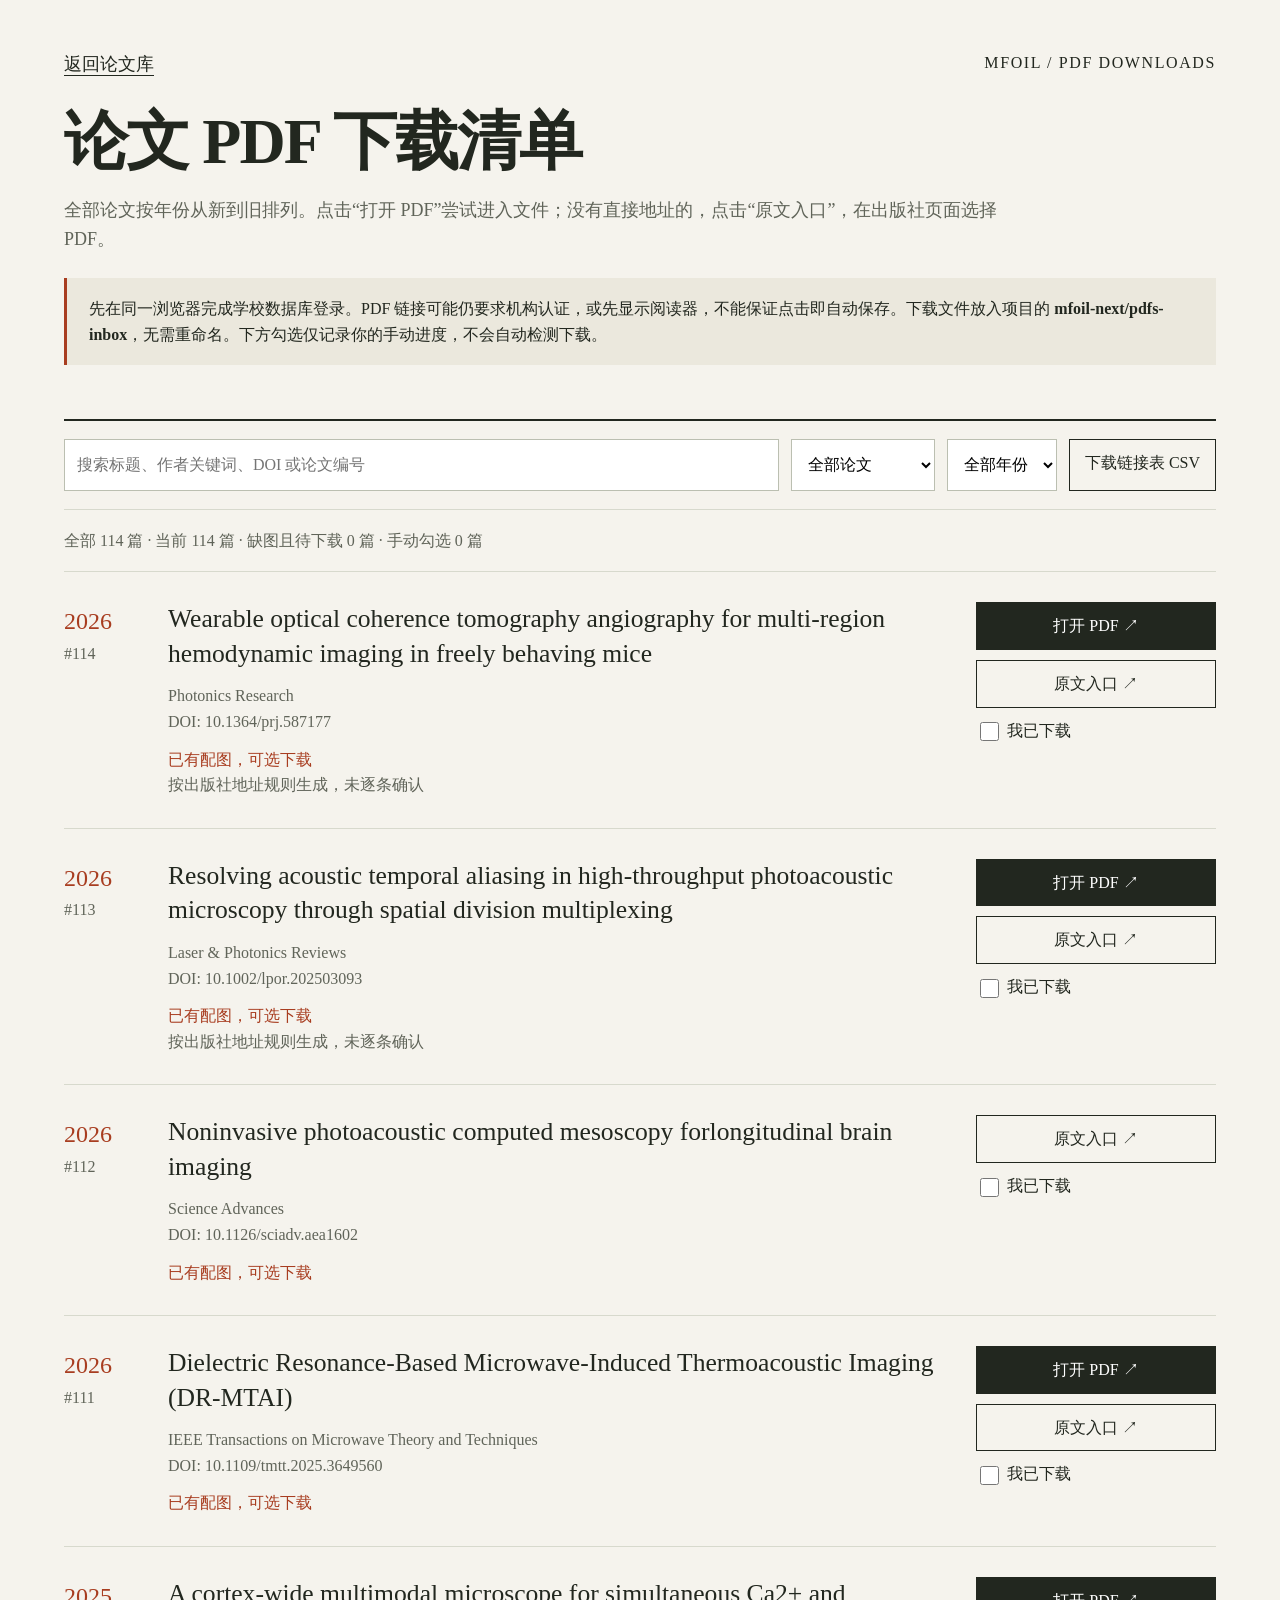
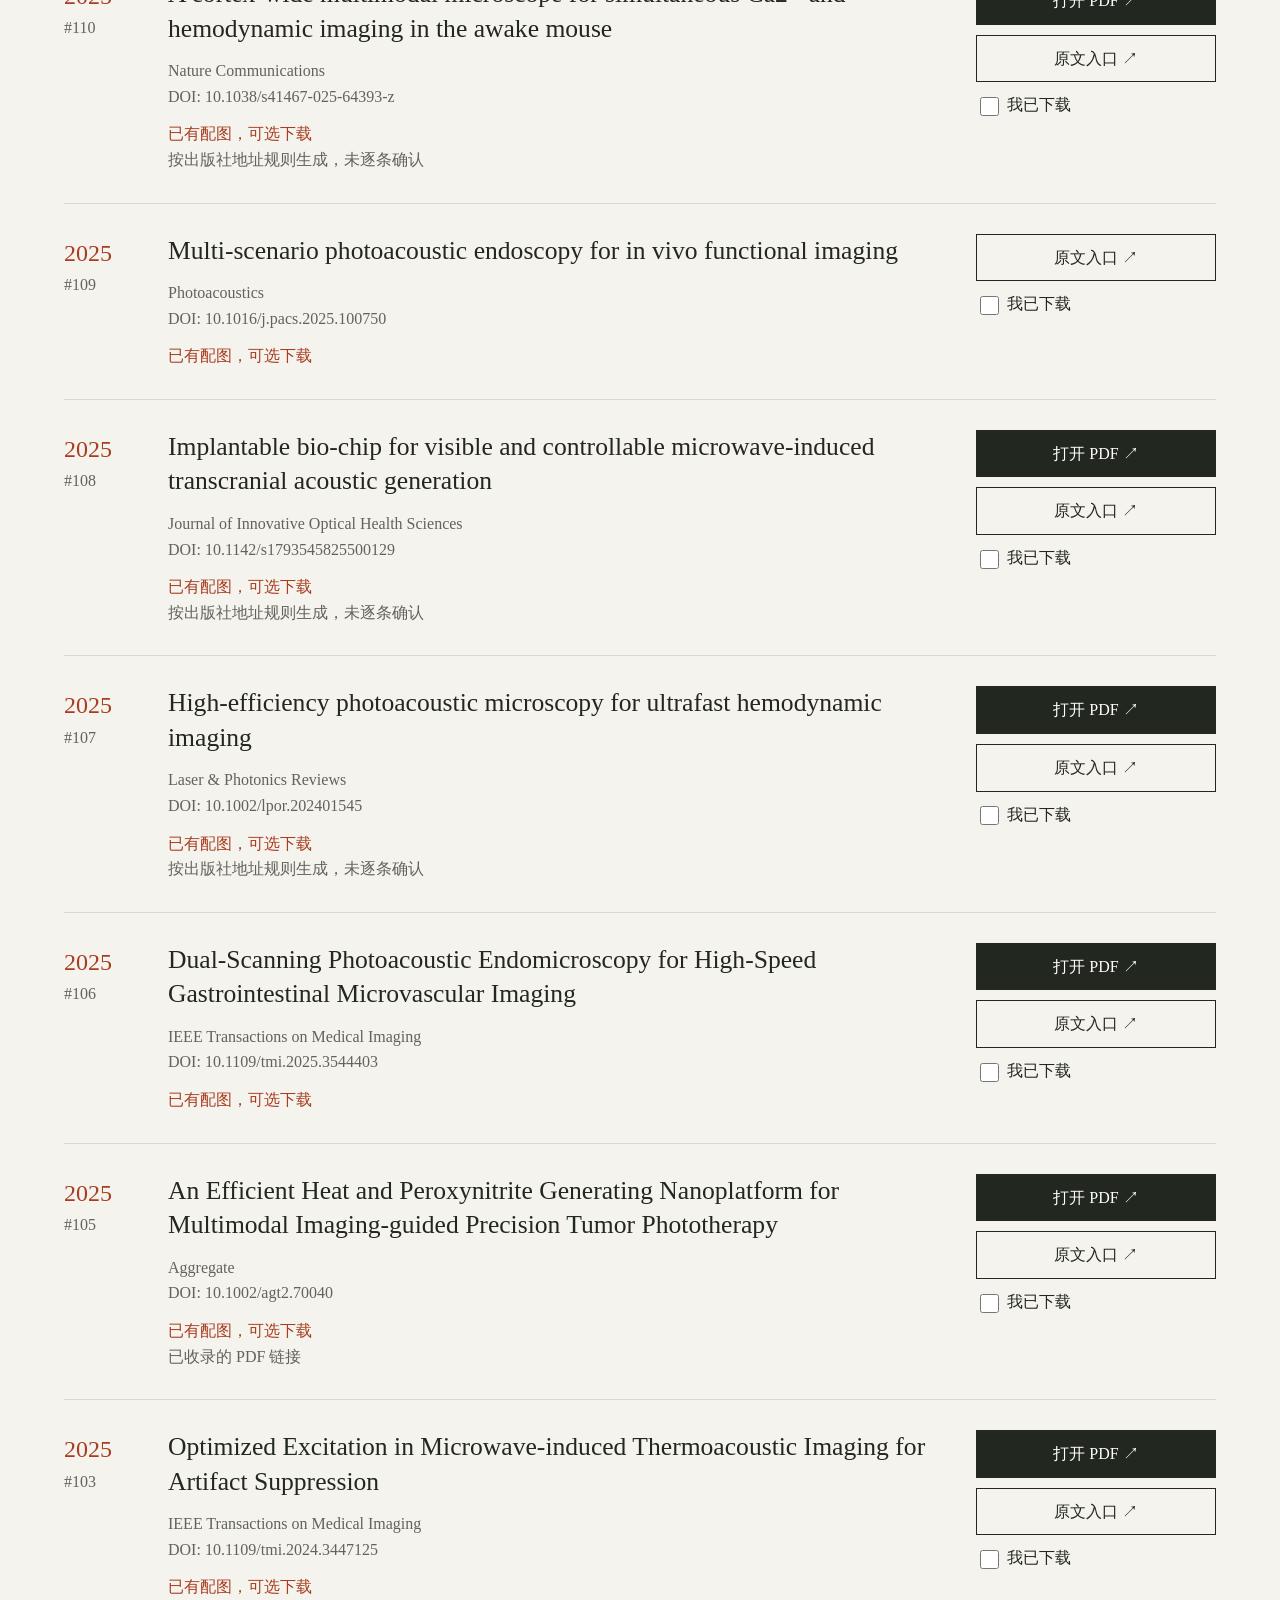
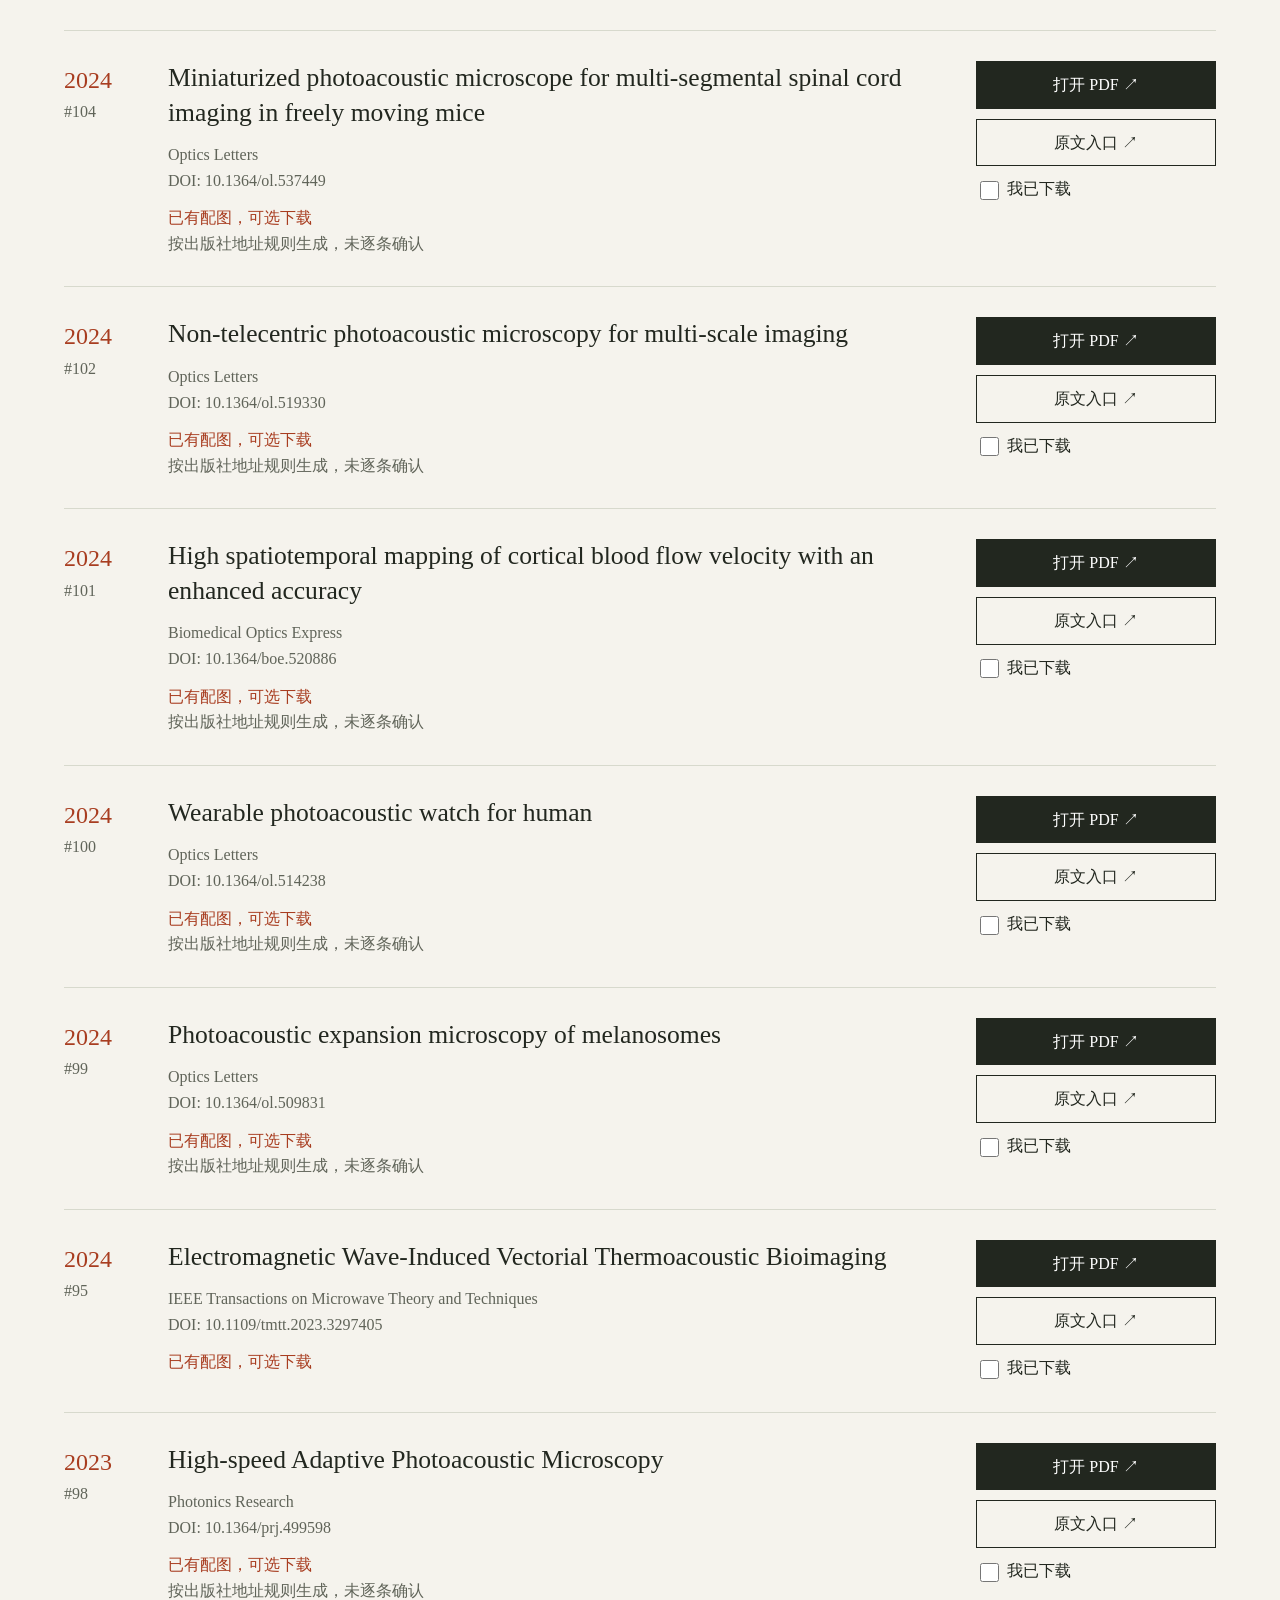
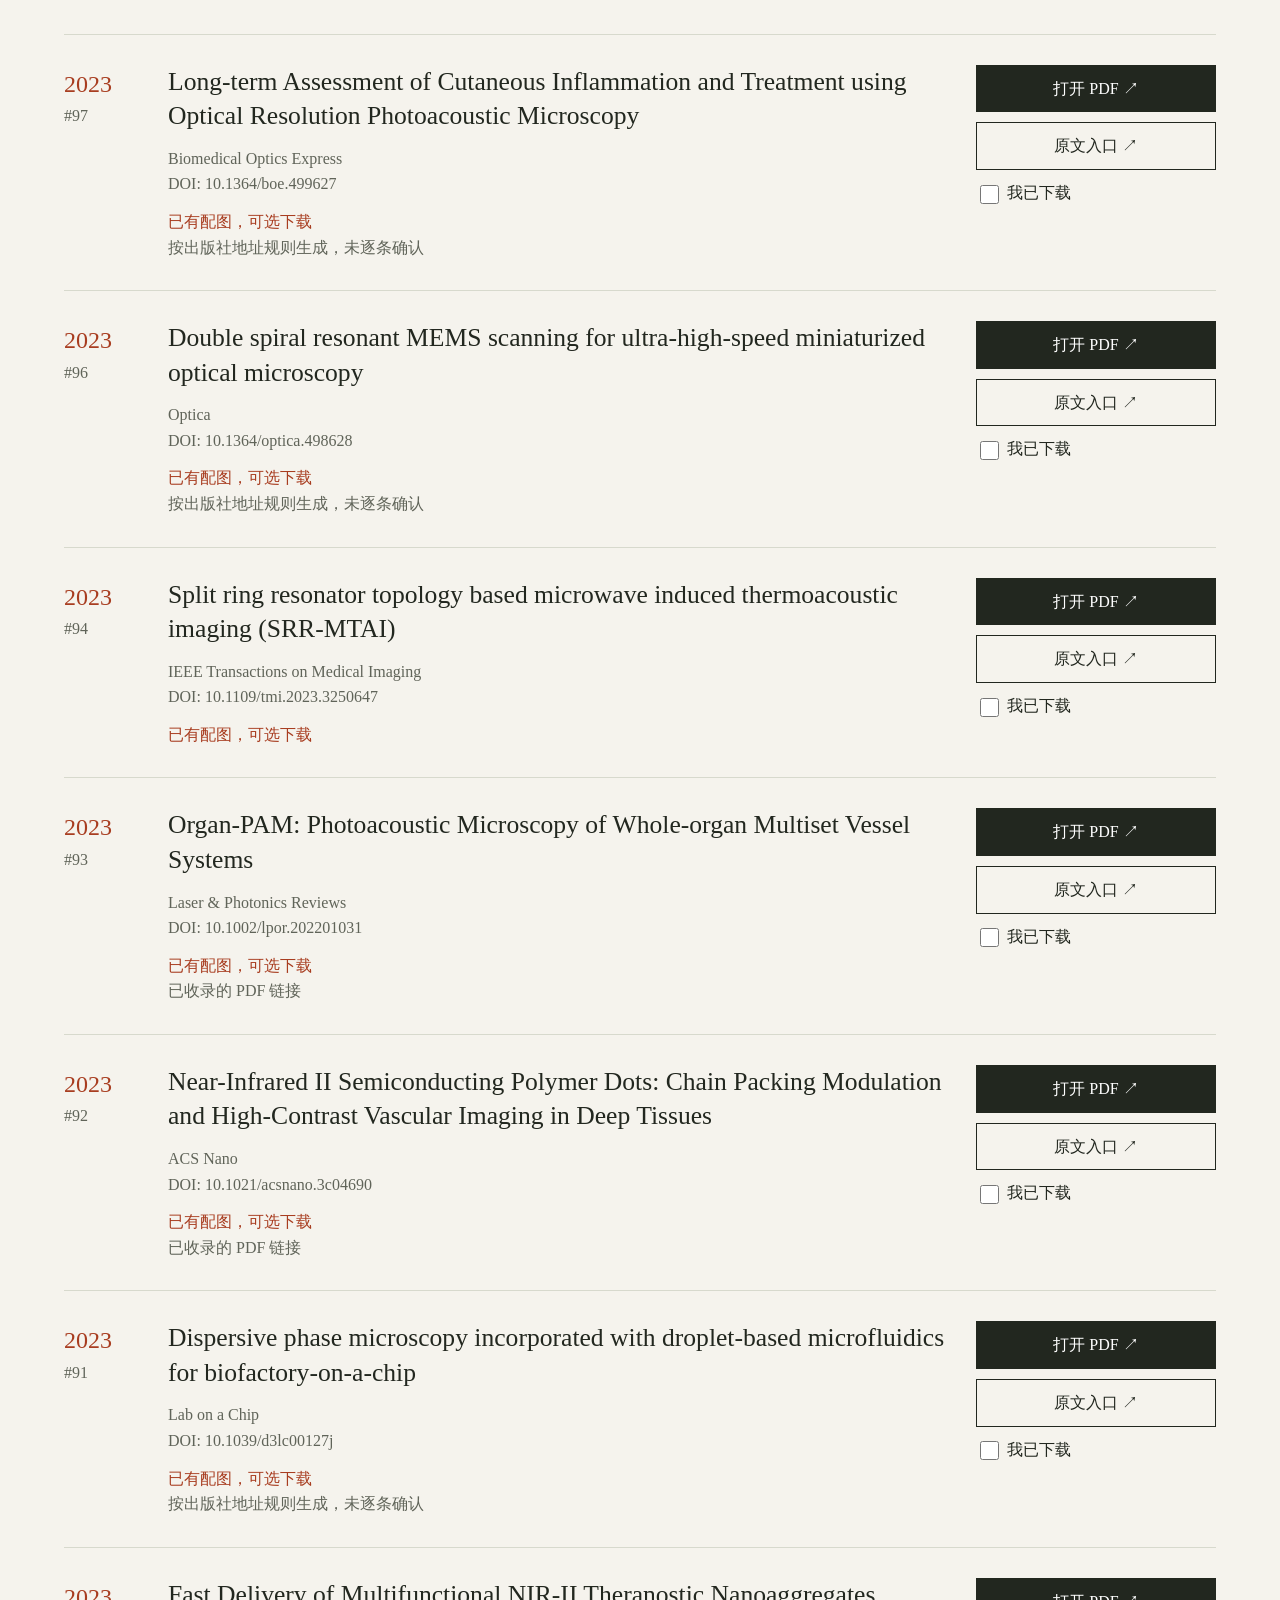
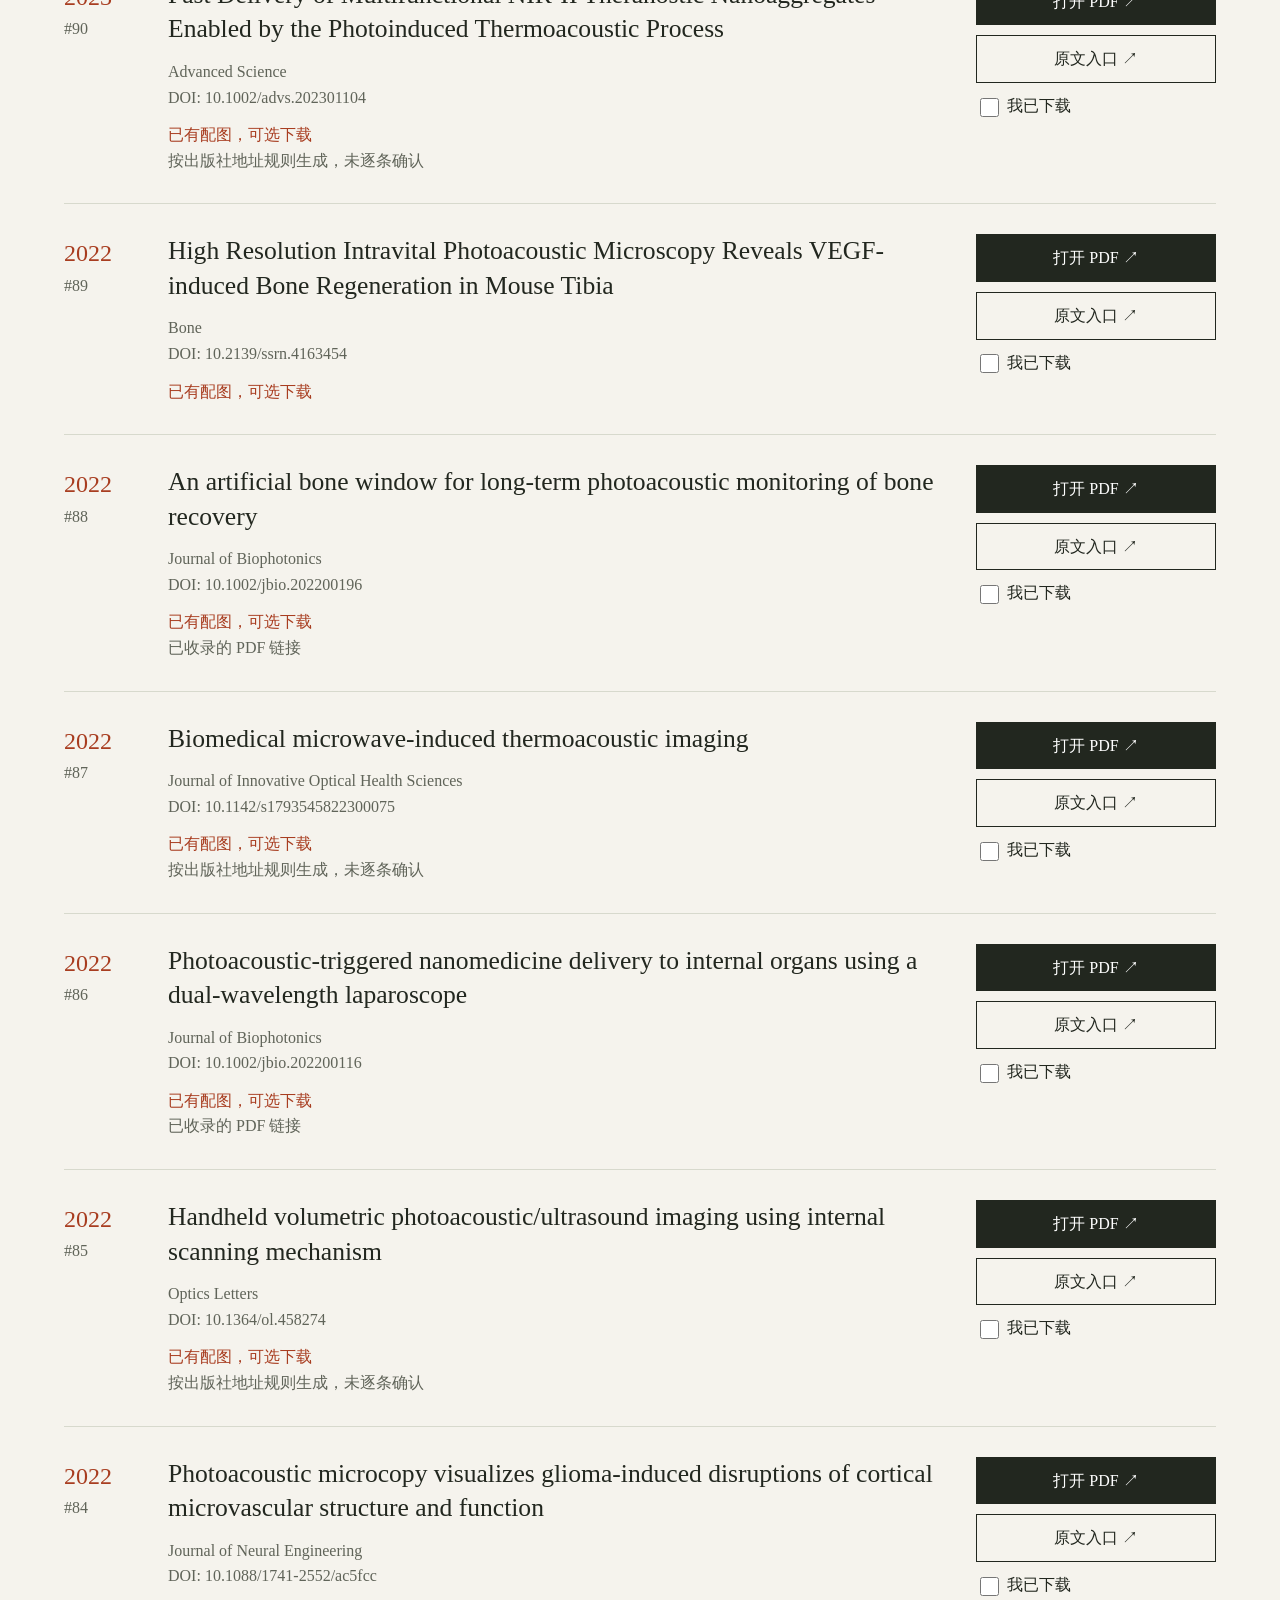
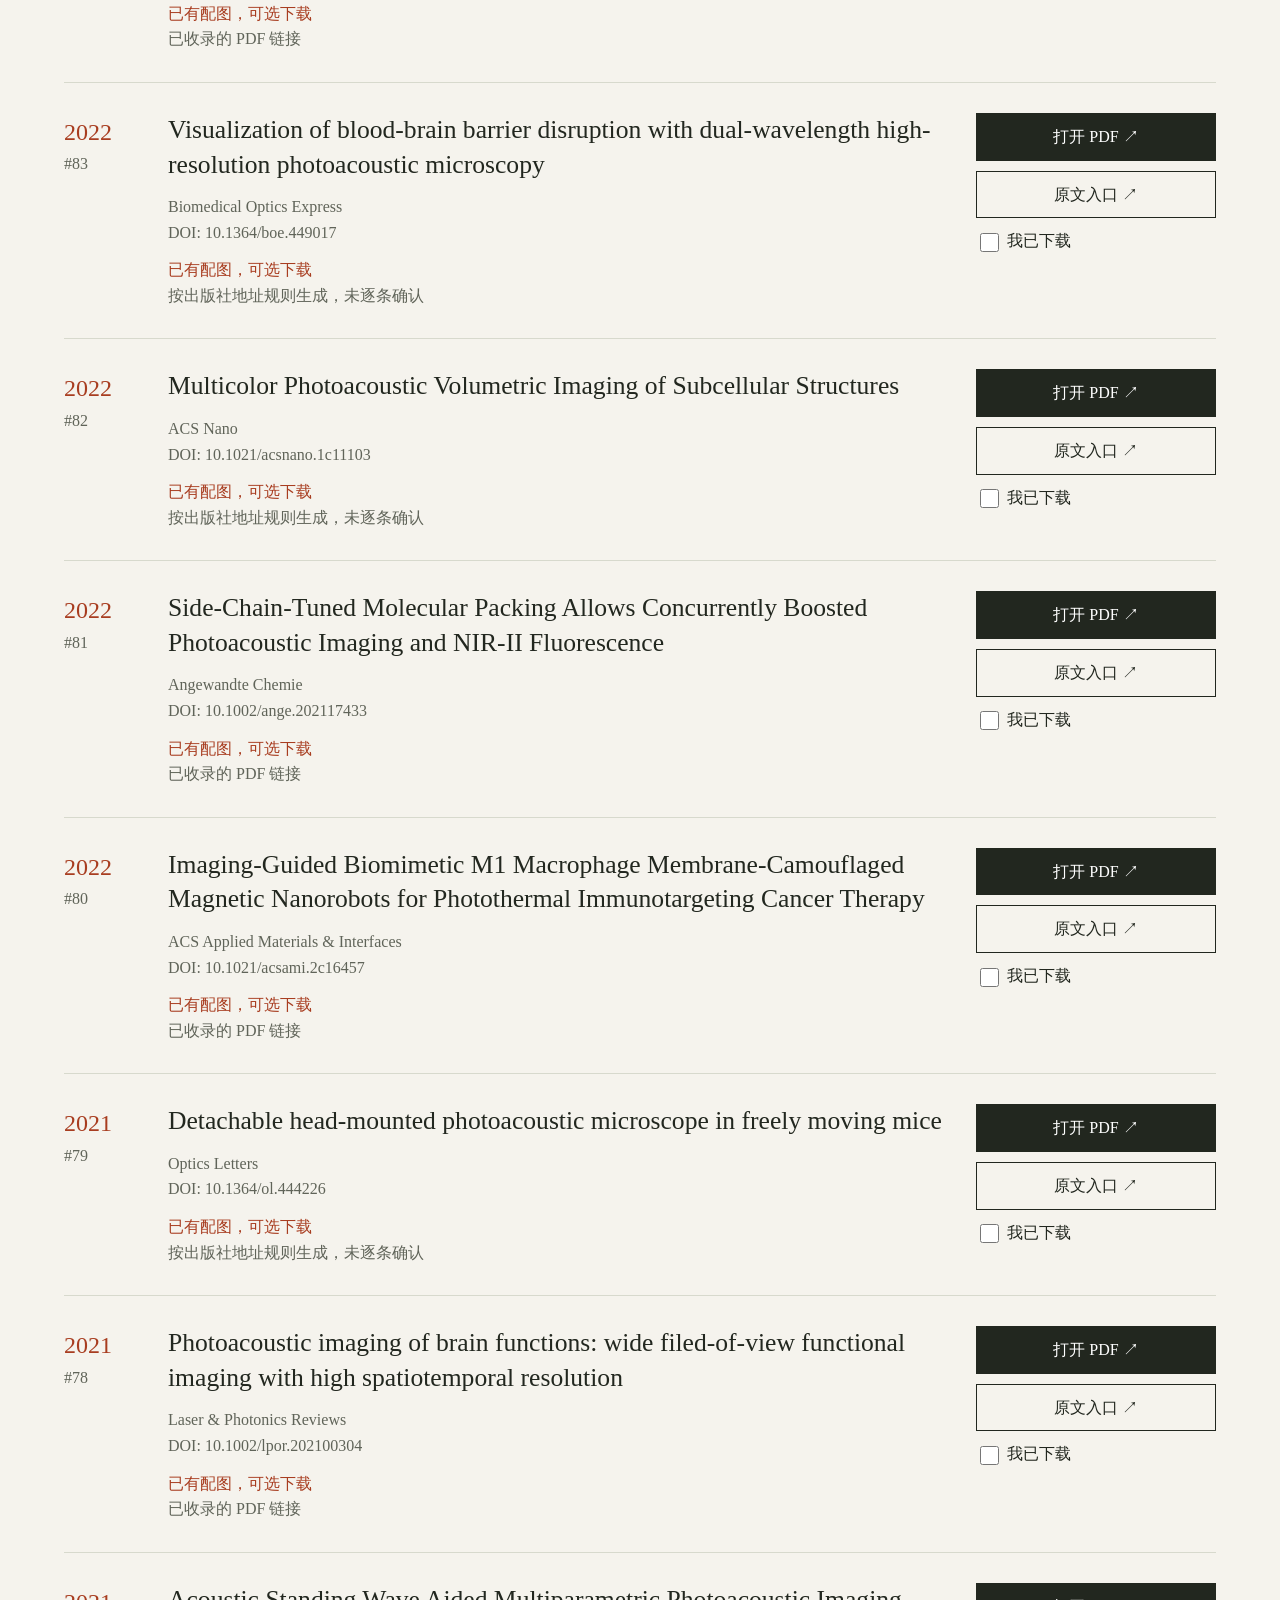
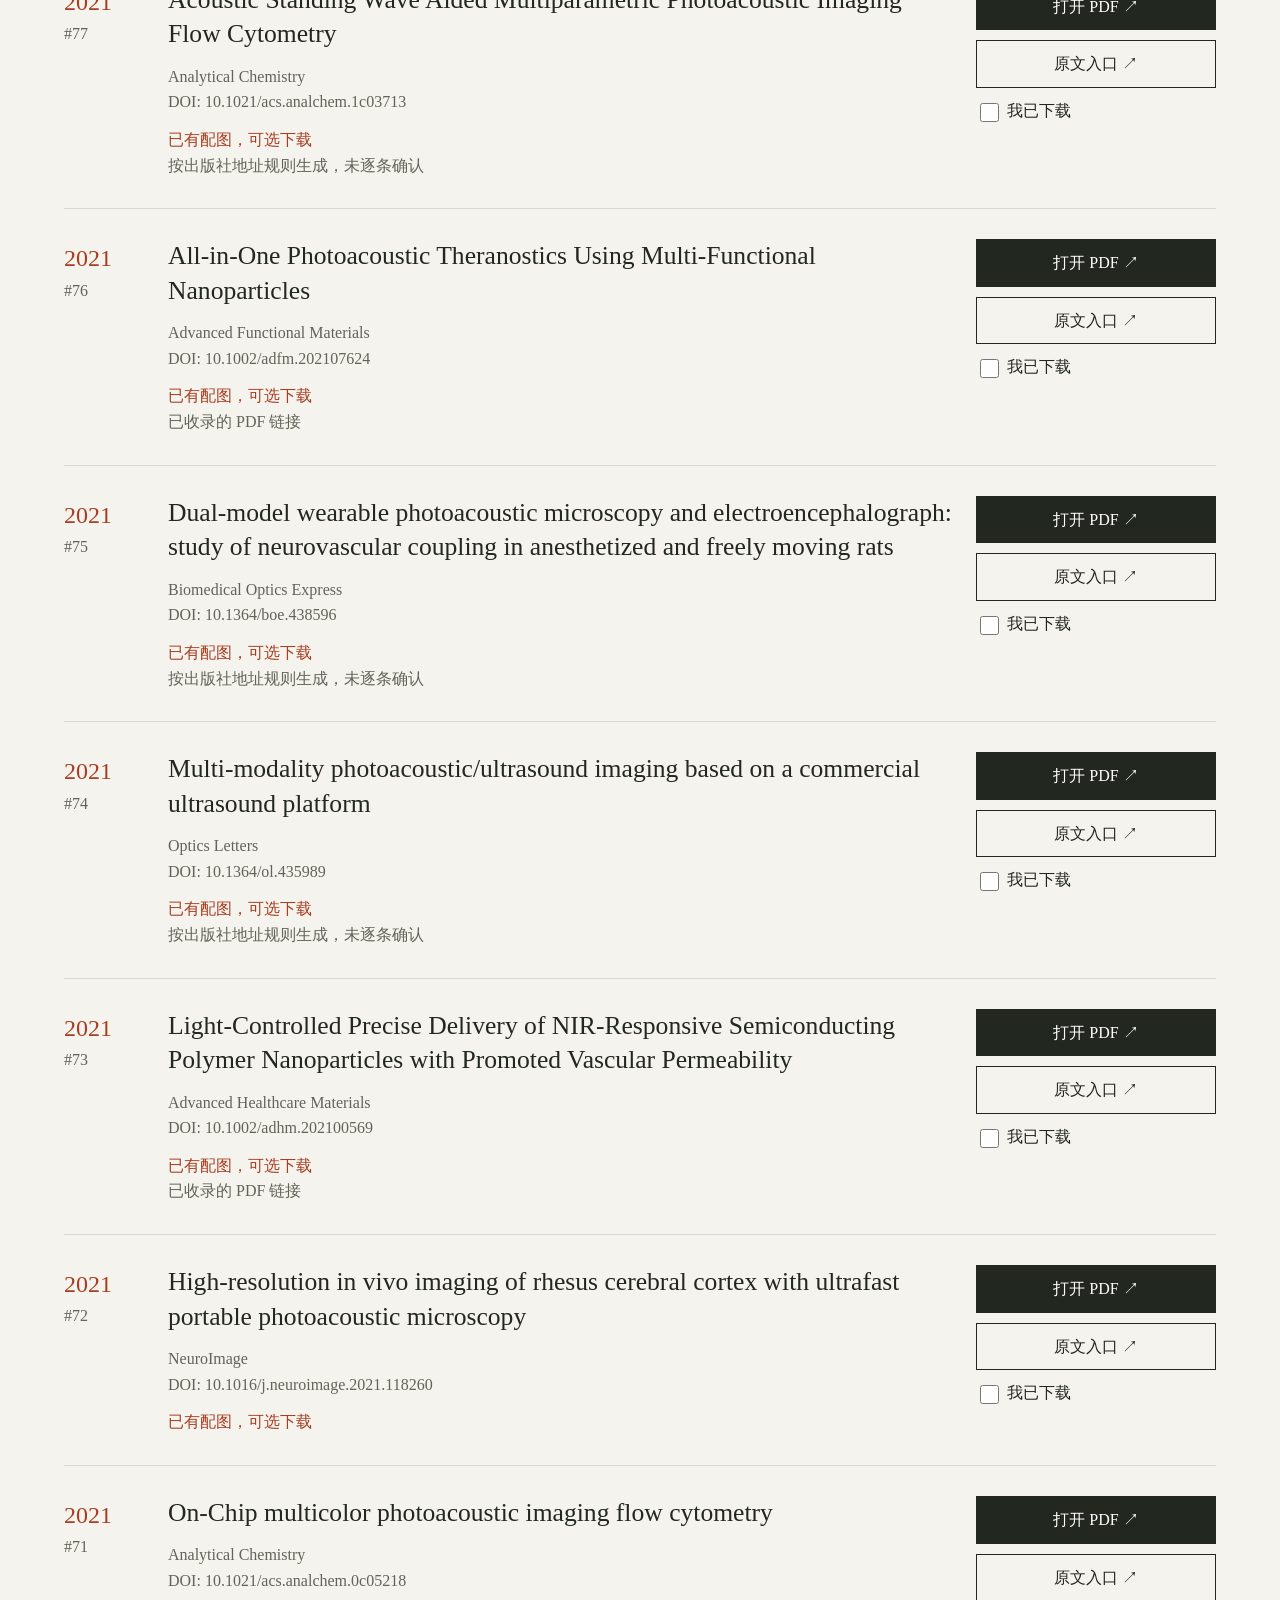
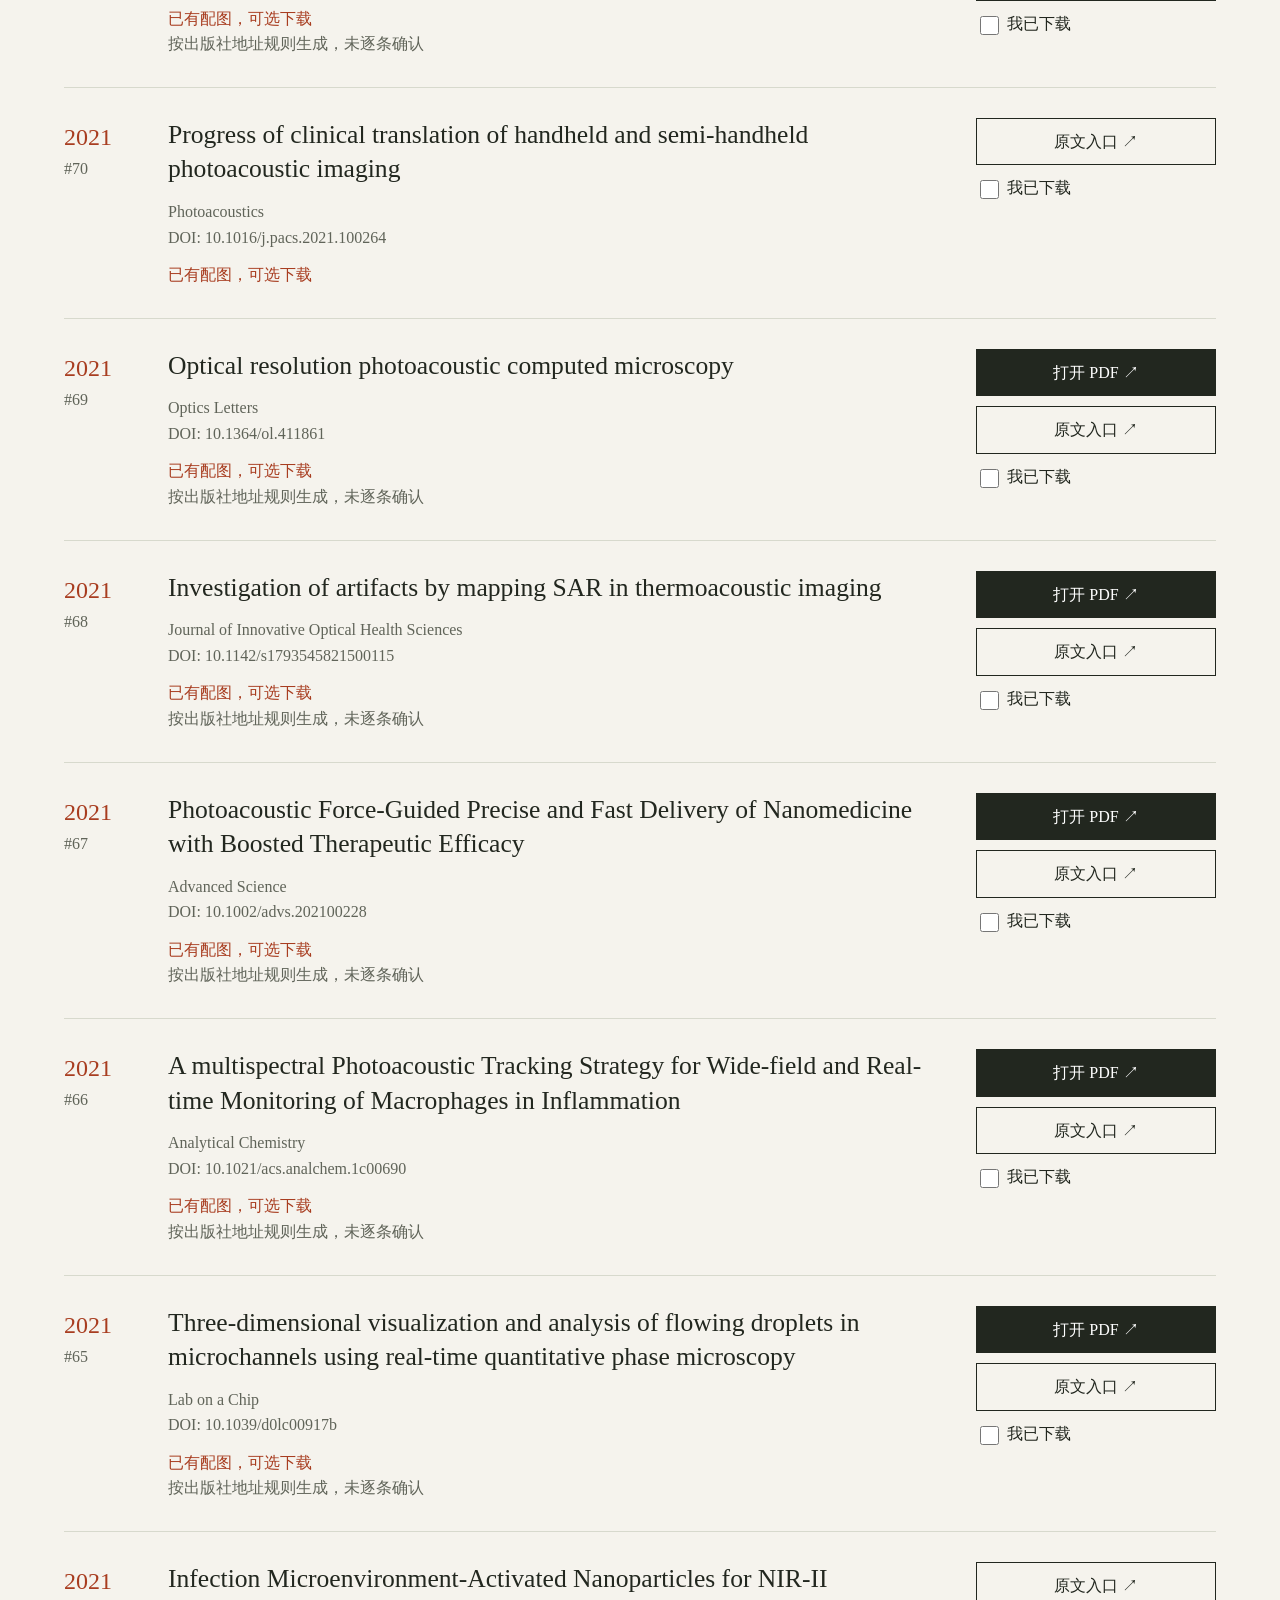
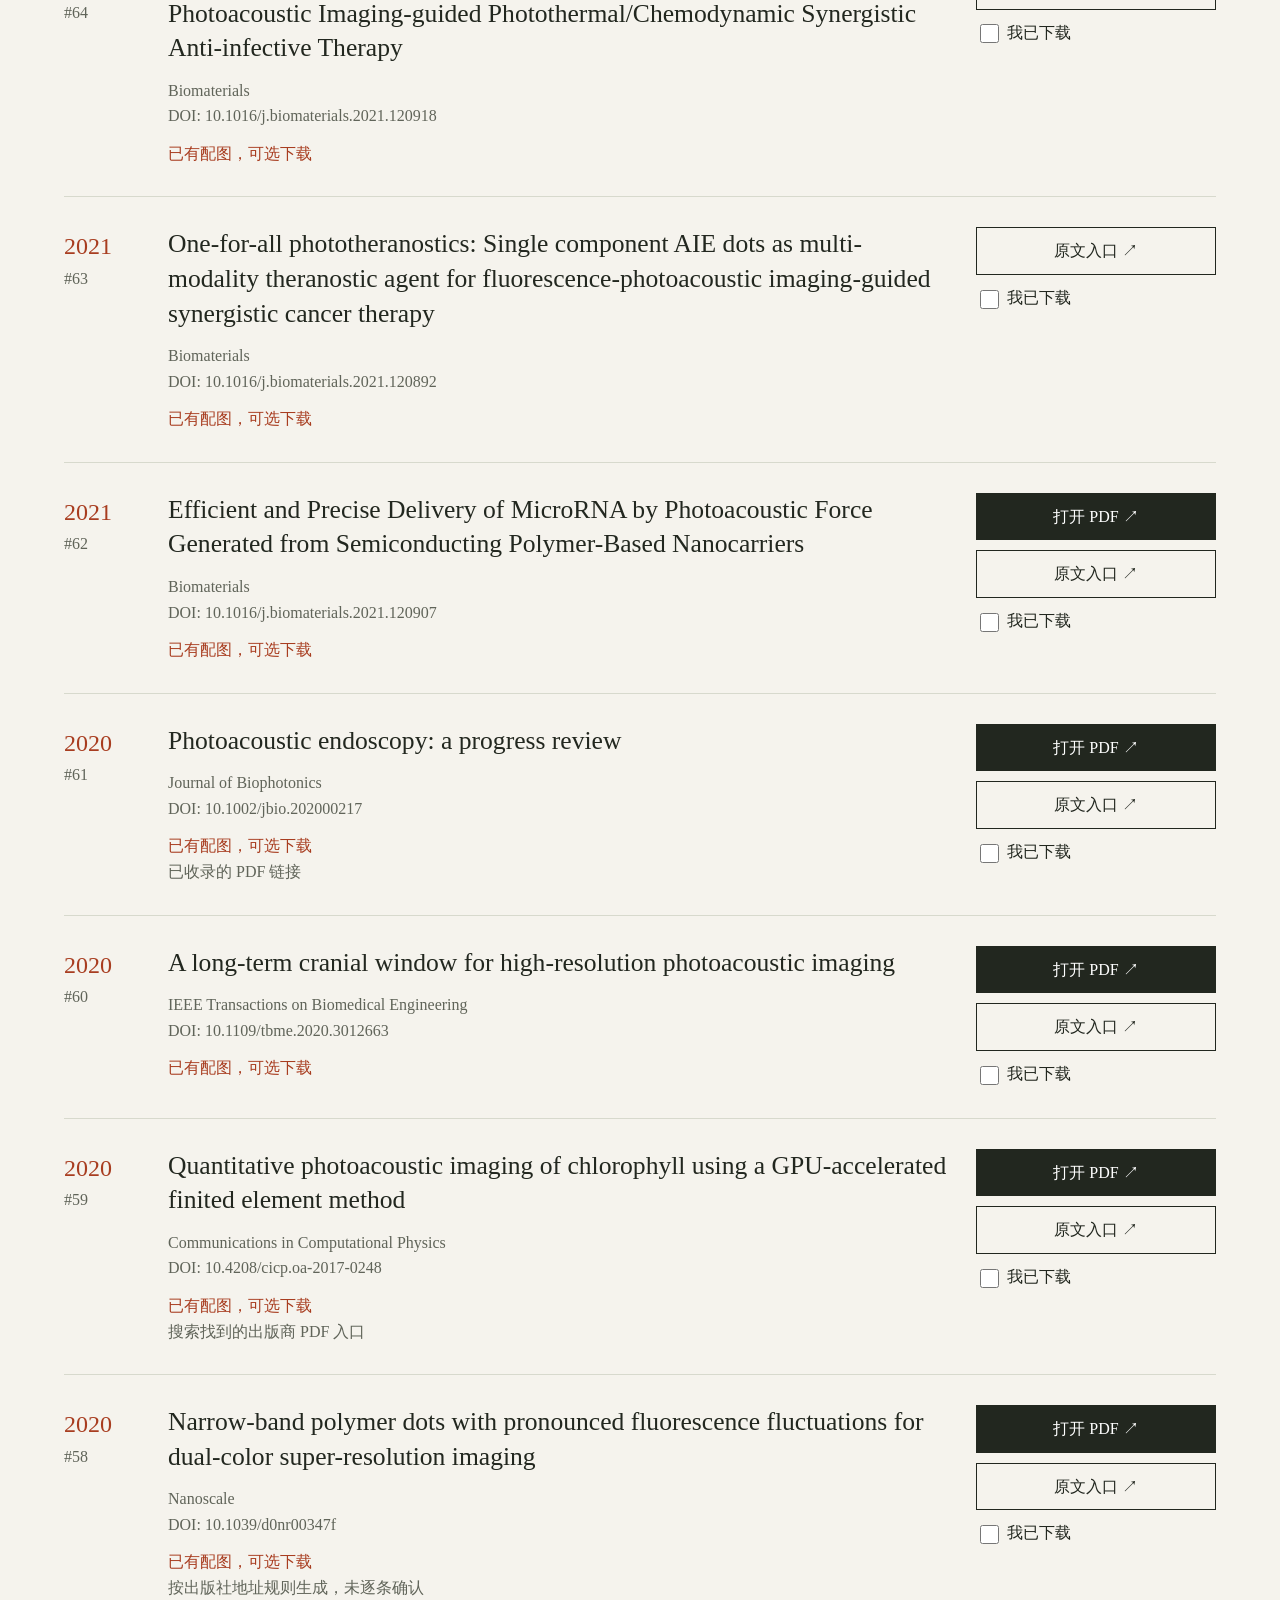
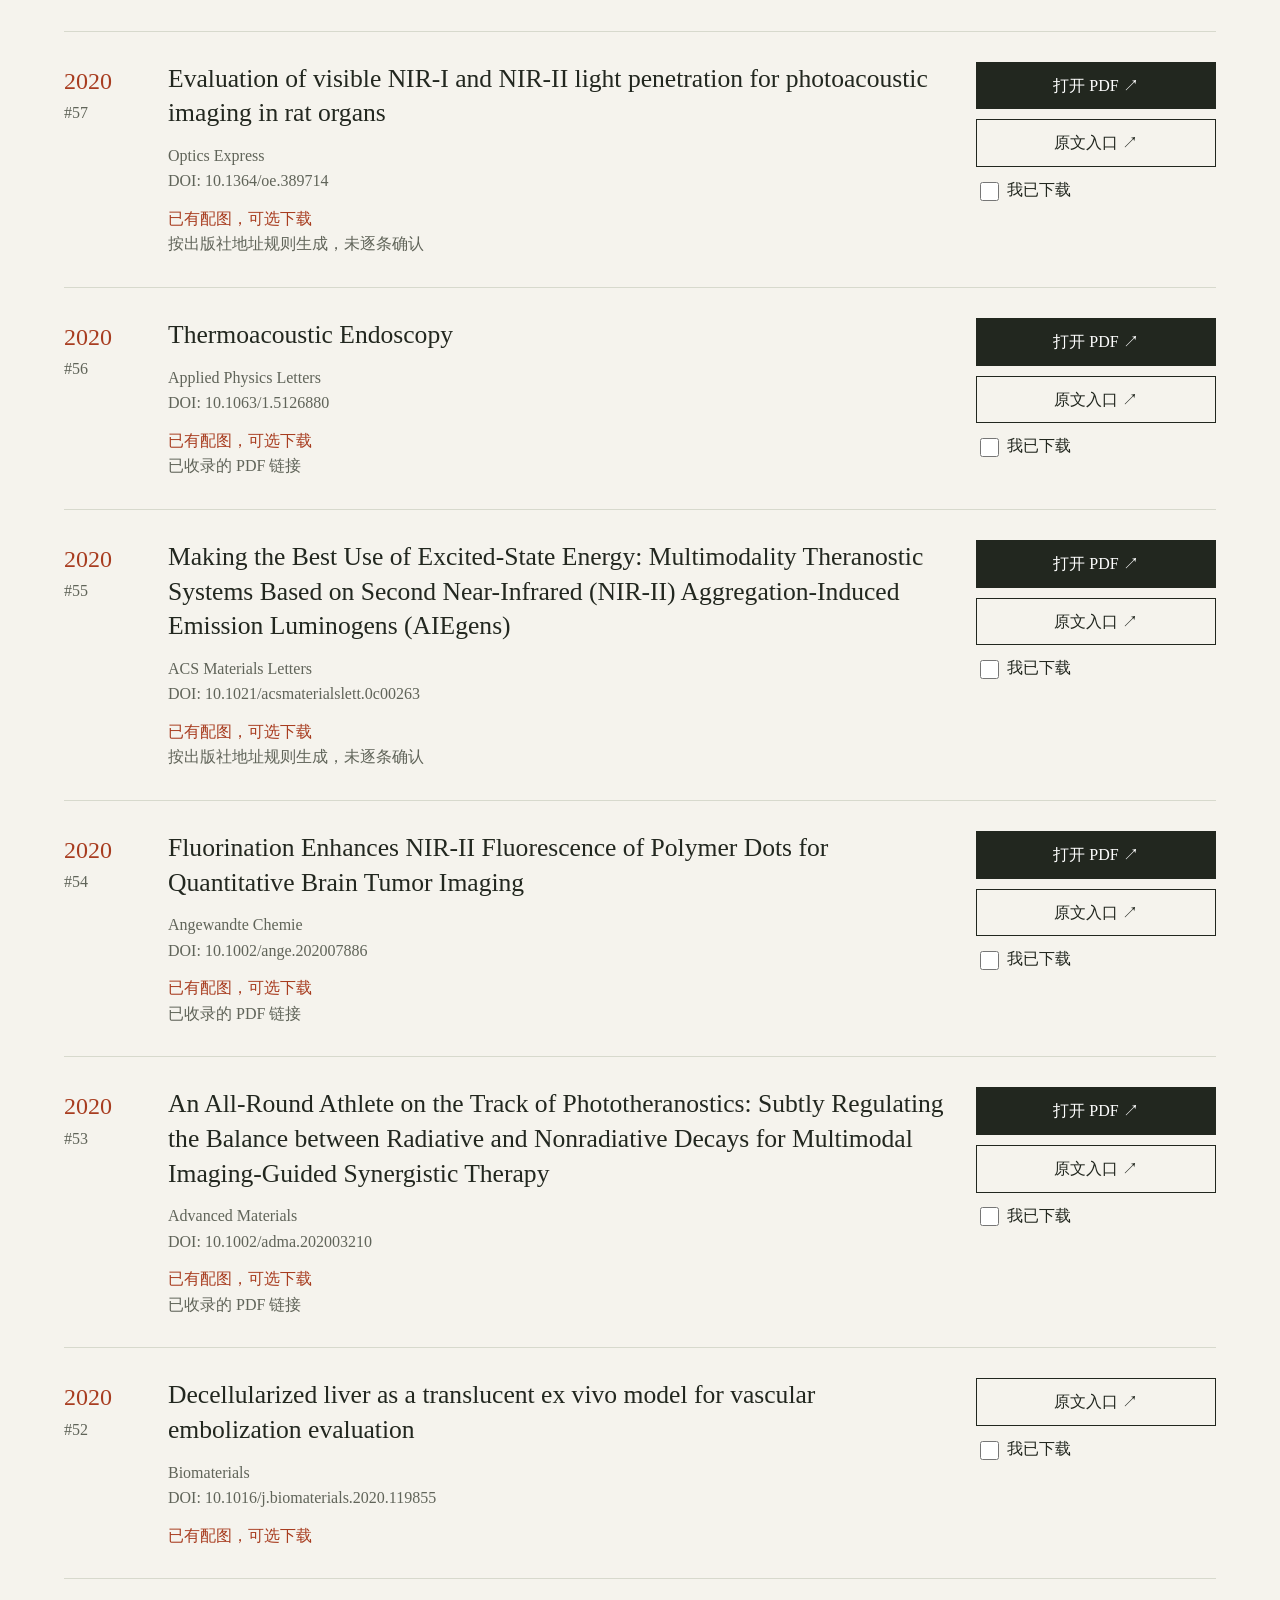
==== paper-downloads.html @ ab463a60 "Publish MFOIL static website without private attachments" ====
<!doctype html>
<html lang="zh-CN"><head><meta charset="utf-8"><meta name="viewport" content="width=device-width,initial-scale=1"><title>论文 PDF 下载清单 · MFOIL</title>
<style>
:root{--paper:#f5f3ed;--ink:#22271f;--muted:#606459;--line:#d7d9cd;--accent:#a83d20}*{box-sizing:border-box}body{margin:0;background:var(--paper);color:var(--ink);font:18px/1.6 Georgia,"Songti SC","Noto Serif CJK SC",serif}a{color:inherit;text-underline-offset:5px}button,input,select{font:inherit}button,a.action{cursor:pointer}header,main{max-width:1540px;margin:auto;padding:32px 5vw}header{padding-top:50px;padding-bottom:22px}.eyebrow{font-size:16px;letter-spacing:.1em}h1{font-size:clamp(36px,5vw,68px);line-height:1.15;letter-spacing:-.03em;margin:26px 0 18px}p{max-width:960px;margin:10px 0;color:var(--muted)}.headlinks{display:flex;justify-content:space-between;gap:20px;flex-wrap:wrap}.note{padding:18px 22px;border-left:3px solid var(--accent);background:#ebe8dd;margin-top:24px;font-size:16px}.toolbar{position:sticky;top:0;z-index:2;background:var(--paper);border-top:2px solid var(--ink);border-bottom:1px solid var(--line);padding:18px 0;display:flex;flex-wrap:wrap;gap:12px}.toolbar input{flex:1;min-width:240px}.toolbar input,.toolbar select{padding:12px;border:1px solid #bbbfb1;background:#fff;min-height:50px;border-radius:0;font-size:16px}.toolbar select{max-width:100%}.stats{padding:18px 0;font-size:16px;color:var(--muted)}article{display:grid;grid-template-columns:80px minmax(0,1fr) 240px;gap:24px;border-top:1px solid var(--line);padding:30px 0}article.done{opacity:.62}.year{color:var(--accent);font-size:24px}.number{font-size:16px;color:var(--muted)}h2{font-size:clamp(20px,2vw,27px);line-height:1.35;font-weight:400;margin:0 0 12px;overflow-wrap:anywhere}.meta{font-size:16px;color:var(--muted);overflow-wrap:anywhere}.actions{display:flex;flex-direction:column;gap:10px}.action{padding:10px 15px;text-align:center;text-decoration:none;border:1px solid var(--ink);font-size:16px}.primary{background:var(--ink);color:white}.local{border-color:var(--accent);color:var(--accent)}label{font-size:16px;cursor:pointer}input[type=checkbox]{width:19px;height:19px;vertical-align:middle;margin-right:8px;accent-color:var(--accent)}.tag{font-size:16px;margin:12px 0 0;color:var(--accent)}.smallnote{font-size:16px;color:var(--muted)}.empty{padding:60px 0}footer{padding:28px 0;border-top:1px solid var(--line);font-size:16px;color:var(--muted)}@media(max-width:780px){header,main{padding-left:22px;padding-right:22px}article{grid-template-columns:58px minmax(0,1fr);gap:16px}.actions{grid-column:2;flex-direction:row;flex-wrap:wrap;align-items:center}.action{flex:1;min-width:120px}.actions label{width:100%}.toolbar{position:static}.toolbar input{width:100%;min-width:0;flex-basis:100%}.year{font-size:20px}}
</style></head><body><header><div class="headlinks"><a href="/mfoil/#/publications">返回论文库</a><span class="eyebrow">MFOIL / PDF DOWNLOADS</span></div><h1>论文 PDF 下载清单</h1><p>全部论文按年份从新到旧排列。点击“打开 PDF”尝试进入文件；没有直接地址的，点击“原文入口”，在出版社页面选择 PDF。</p><div class="note">先在同一浏览器完成学校数据库登录。PDF 链接可能仍要求机构认证，或先显示阅读器，不能保证点击即自动保存。下载文件放入项目的 <strong>mfoil-next/pdfs-inbox</strong>，无需重命名。下方勾选仅记录你的手动进度，不会自动检测下载。</div></header><main><div class="toolbar"><input id="search" type="search" aria-label="搜索论文" placeholder="搜索标题、作者关键词、DOI 或论文编号"><select id="filter" aria-label="筛选"><option value="all">全部论文</option><option value="pending">缺图且待下载</option><option value="local">已有本地 PDF</option><option value="remaining">尚未手动勾选</option></select><select id="year" aria-label="年份"><option value="">全部年份</option></select><a class="action" href="/mfoil/paper-download-links.csv" download>下载链接表 CSV</a></div><div id="stats" class="stats" aria-live="polite"></div><section id="list"></section><footer>链接表保留 DOI 与原文入口；按规则生成的 PDF 地址已单独标注，实际权限以出版社页面为准。</footer></main>
<script>
const papers=[{"id":"pub-114","number":114,"title":"Wearable optical coherence tomography angiography for multi-region hemodynamic imaging in freely behaving mice","year":"2026","journal":"Photonics Research","doi":"10.1364/prj.587177","original":"https://doi.org/10.1364/prj.587177","pdf":"https://opg.optica.org/viewmedia.cfm?uri=prj-14-6-2602&seq=0","local":"","evidence":"按出版社地址规则生成，未逐条确认","missing":false},{"id":"pub-113","number":113,"title":"Resolving acoustic temporal aliasing in high-throughput photoacoustic microscopy through spatial division multiplexing","year":"2026","journal":"Laser & Photonics Reviews","doi":"10.1002/lpor.202503093","original":"https://doi.org/10.1002/lpor.202503093","pdf":"https://onlinelibrary.wiley.com/doi/pdf/10.1002/lpor.202503093","local":"","evidence":"按出版社地址规则生成，未逐条确认","missing":false},{"id":"pub-112","number":112,"title":"Noninvasive photoacoustic computed mesoscopy forlongitudinal brain imaging","year":"2026","journal":"Science Advances","doi":"10.1126/sciadv.aea1602","original":"https://doi.org/10.1126/sciadv.aea1602","pdf":"","local":"","evidence":"","missing":false},{"id":"pub-111","number":111,"title":"Dielectric Resonance-Based Microwave-Induced Thermoacoustic Imaging (DR-MTAI)","year":"2026","journal":"IEEE Transactions on Microwave Theory and Techniques","doi":"10.1109/tmtt.2025.3649560","original":"https://doi.org/10.1109/tmtt.2025.3649560","pdf":"https://doi.org/10.1109/tmtt.2025.3649560","local":"","evidence":"","missing":false},{"id":"pub-110","number":110,"title":"A cortex-wide multimodal microscope for simultaneous Ca2+ and hemodynamic imaging in the awake mouse","year":"2025","journal":"Nature Communications","doi":"10.1038/s41467-025-64393-z","original":"https://doi.org/10.1038/s41467-025-64393-z","pdf":"https://www.nature.com/articles/s41467-025-64393-z.pdf","local":"","evidence":"按出版社地址规则生成，未逐条确认","missing":false},{"id":"pub-109","number":109,"title":"Multi-scenario photoacoustic endoscopy for in vivo functional imaging","year":"2025","journal":"Photoacoustics","doi":"10.1016/j.pacs.2025.100750","original":"https://doi.org/10.1016/j.pacs.2025.100750","pdf":"","local":"","evidence":"","missing":false},{"id":"pub-108","number":108,"title":"Implantable bio-chip for visible and controllable microwave-induced transcranial\nacoustic generation","year":"2025","journal":"Journal of Innovative Optical Health Sciences","doi":"10.1142/s1793545825500129","original":"https://doi.org/10.1142/s1793545825500129","pdf":"https://www.worldscientific.com/doi/pdf/10.1142/s1793545825500129","local":"","evidence":"按出版社地址规则生成，未逐条确认","missing":false},{"id":"pub-107","number":107,"title":"High-efficiency photoacoustic microscopy for ultrafast hemodynamic imaging","year":"2025","journal":"Laser & Photonics Reviews","doi":"10.1002/lpor.202401545","original":"https://doi.org/10.1002/lpor.202401545","pdf":"https://onlinelibrary.wiley.com/doi/pdf/10.1002/lpor.202401545","local":"","evidence":"按出版社地址规则生成，未逐条确认","missing":false},{"id":"pub-106","number":106,"title":"Dual-Scanning Photoacoustic Endomicroscopy for High-Speed Gastrointestinal Microvascular Imaging","year":"2025","journal":"IEEE Transactions on Medical Imaging","doi":"10.1109/tmi.2025.3544403","original":"https://doi.org/10.1109/tmi.2025.3544403","pdf":"https://doi.org/10.1109/tmi.2025.3544403","local":"","evidence":"","missing":false},{"id":"pub-105","number":105,"title":"An Efficient Heat and Peroxynitrite Generating Nanoplatform for Multimodal Imaging-guided Precision Tumor Phototherapy","year":"2025","journal":"Aggregate","doi":"10.1002/agt2.70040","original":"https://doi.org/10.1002/agt2.70040","pdf":"https://onlinelibrary.wiley.com/doi/pdfdirect/10.1002/agt2.70040","local":"","evidence":"已收录的 PDF 链接","missing":false},{"id":"pub-103","number":103,"title":"Optimized Excitation in Microwave-induced Thermoacoustic Imaging for Artifact Suppression","year":"2025","journal":"IEEE Transactions on Medical Imaging","doi":"10.1109/tmi.2024.3447125","original":"https://doi.org/10.1109/tmi.2024.3447125","pdf":"https://doi.org/10.1109/tmi.2024.3447125","local":"","evidence":"","missing":false},{"id":"pub-104","number":104,"title":"Miniaturized photoacoustic microscope for multi-segmental spinal cord imaging in freely moving mice","year":"2024","journal":"Optics Letters","doi":"10.1364/ol.537449","original":"https://doi.org/10.1364/ol.537449","pdf":"https://opg.optica.org/viewmedia.cfm?uri=ol-49-20-5909&seq=0","local":"","evidence":"按出版社地址规则生成，未逐条确认","missing":false},{"id":"pub-102","number":102,"title":"Non-telecentric photoacoustic microscopy for multi-scale imaging","year":"2024","journal":"Optics Letters","doi":"10.1364/ol.519330","original":"https://doi.org/10.1364/ol.519330","pdf":"https://opg.optica.org/viewmedia.cfm?uri=ol-49-10-2637&seq=0","local":"","evidence":"按出版社地址规则生成，未逐条确认","missing":false},{"id":"pub-101","number":101,"title":"High spatiotemporal mapping of cortical blood flow velocity with an enhanced accuracy","year":"2024","journal":"Biomedical Optics Express","doi":"10.1364/boe.520886","original":"https://doi.org/10.1364/boe.520886","pdf":"https://opg.optica.org/viewmedia.cfm?uri=boe-15-4-2419&seq=0","local":"","evidence":"按出版社地址规则生成，未逐条确认","missing":false},{"id":"pub-100","number":100,"title":"Wearable photoacoustic watch for human","year":"2024","journal":"Optics Letters","doi":"10.1364/ol.514238","original":"https://doi.org/10.1364/ol.514238","pdf":"https://opg.optica.org/viewmedia.cfm?uri=ol-49-6-1524&seq=0","local":"","evidence":"按出版社地址规则生成，未逐条确认","missing":false},{"id":"pub-99","number":99,"title":"Photoacoustic expansion microscopy of melanosomes","year":"2024","journal":"Optics Letters","doi":"10.1364/ol.509831","original":"https://doi.org/10.1364/ol.509831","pdf":"https://opg.optica.org/viewmedia.cfm?uri=ol-49-4-798&seq=0","local":"","evidence":"按出版社地址规则生成，未逐条确认","missing":false},{"id":"pub-95","number":95,"title":"Electromagnetic Wave-Induced Vectorial Thermoacoustic Bioimaging","year":"2024","journal":"IEEE Transactions on Microwave Theory and Techniques","doi":"10.1109/tmtt.2023.3297405","original":"https://doi.org/10.1109/tmtt.2023.3297405","pdf":"https://doi.org/10.1109/tmtt.2023.3297405","local":"","evidence":"","missing":false},{"id":"pub-98","number":98,"title":"High-speed Adaptive Photoacoustic Microscopy","year":"2023","journal":"Photonics Research","doi":"10.1364/prj.499598","original":"https://doi.org/10.1364/prj.499598","pdf":"https://opg.optica.org/viewmedia.cfm?uri=prj-11-12-2084&seq=0","local":"","evidence":"按出版社地址规则生成，未逐条确认","missing":false},{"id":"pub-97","number":97,"title":"Long-term Assessment of Cutaneous Inflammation and Treatment using Optical Resolution Photoacoustic Microscopy","year":"2023","journal":"Biomedical Optics Express","doi":"10.1364/boe.499627","original":"https://doi.org/10.1364/boe.499627","pdf":"https://opg.optica.org/viewmedia.cfm?uri=boe-14-9-4775&seq=0","local":"","evidence":"按出版社地址规则生成，未逐条确认","missing":false},{"id":"pub-96","number":96,"title":"Double spiral resonant MEMS scanning for ultra-high-speed miniaturized optical microscopy","year":"2023","journal":"Optica","doi":"10.1364/optica.498628","original":"https://doi.org/10.1364/optica.498628","pdf":"https://opg.optica.org/viewmedia.cfm?uri=optica-10-9-1195&seq=0","local":"","evidence":"按出版社地址规则生成，未逐条确认","missing":false},{"id":"pub-94","number":94,"title":"Split ring resonator topology based microwave induced thermoacoustic imaging (SRR-MTAI)","year":"2023","journal":"IEEE Transactions on Medical Imaging","doi":"10.1109/tmi.2023.3250647","original":"https://doi.org/10.1109/tmi.2023.3250647","pdf":"https://doi.org/10.1109/tmi.2023.3250647","local":"","evidence":"","missing":false},{"id":"pub-93","number":93,"title":"Organ‐PAM: Photoacoustic Microscopy of Whole‐organ Multiset Vessel Systems","year":"2023","journal":"Laser & Photonics Reviews","doi":"10.1002/lpor.202201031","original":"https://doi.org/10.1002/lpor.202201031","pdf":"https://onlinelibrary.wiley.com/doi/pdf/10.1002/lpor.202201031","local":"","evidence":"已收录的 PDF 链接","missing":false},{"id":"pub-92","number":92,"title":"Near-Infrared II Semiconducting Polymer Dots: Chain Packing Modulation and High-Contrast Vascular Imaging in Deep Tissues","year":"2023","journal":"ACS Nano","doi":"10.1021/acsnano.3c04690","original":"https://doi.org/10.1021/acsnano.3c04690","pdf":"https://pubs.acs.org/doi/pdf/10.1021/acsnano.3c04690","local":"","evidence":"已收录的 PDF 链接","missing":false},{"id":"pub-91","number":91,"title":"Dispersive phase microscopy incorporated with droplet-based microfluidics for biofactory-on-a-chip","year":"2023","journal":"Lab on a Chip","doi":"10.1039/d3lc00127j","original":"https://doi.org/10.1039/d3lc00127j","pdf":"https://pubs.rsc.org/en/content/articlepdf/2023/lc/d3lc00127j","local":"","evidence":"按出版社地址规则生成，未逐条确认","missing":false},{"id":"pub-90","number":90,"title":"Fast Delivery of Multifunctional NIR-II Theranostic Nanoaggregates Enabled by the Photoinduced Thermoacoustic Process","year":"2023","journal":"Advanced Science","doi":"10.1002/advs.202301104","original":"https://doi.org/10.1002/advs.202301104","pdf":"https://onlinelibrary.wiley.com/doi/pdf/10.1002/advs.202301104","local":"","evidence":"按出版社地址规则生成，未逐条确认","missing":false},{"id":"pub-89","number":89,"title":"High Resolution Intravital Photoacoustic Microscopy Reveals VEGF-induced Bone Regeneration in Mouse Tibia","year":"2022","journal":"Bone","doi":"10.2139/ssrn.4163454","original":"https://doi.org/10.2139/ssrn.4163454","pdf":"https://doi.org/10.2139/ssrn.4163454","local":"","evidence":"","missing":false},{"id":"pub-88","number":88,"title":"An artificial bone window for long-term photoacoustic monitoring of bone recovery","year":"2022","journal":"Journal of Biophotonics","doi":"10.1002/jbio.202200196","original":"https://doi.org/10.1002/jbio.202200196","pdf":"https://onlinelibrary.wiley.com/doi/pdf/10.1002/jbio.202200196","local":"","evidence":"已收录的 PDF 链接","missing":false},{"id":"pub-87","number":87,"title":"Biomedical microwave-induced thermoacoustic imaging","year":"2022","journal":"Journal of Innovative Optical Health Sciences","doi":"10.1142/s1793545822300075","original":"https://doi.org/10.1142/s1793545822300075","pdf":"https://www.worldscientific.com/doi/pdf/10.1142/s1793545822300075","local":"","evidence":"按出版社地址规则生成，未逐条确认","missing":false},{"id":"pub-86","number":86,"title":"Photoacoustic-triggered nanomedicine delivery to internal organs using a dual-wavelength laparoscope","year":"2022","journal":"Journal of Biophotonics","doi":"10.1002/jbio.202200116","original":"https://doi.org/10.1002/jbio.202200116","pdf":"https://onlinelibrary.wiley.com/doi/pdf/10.1002/jbio.202200116","local":"","evidence":"已收录的 PDF 链接","missing":false},{"id":"pub-85","number":85,"title":"Handheld volumetric photoacoustic/ultrasound imaging using internal scanning mechanism","year":"2022","journal":"Optics Letters","doi":"10.1364/ol.458274","original":"https://doi.org/10.1364/ol.458274","pdf":"https://opg.optica.org/viewmedia.cfm?uri=ol-47-10-2418&seq=0","local":"","evidence":"按出版社地址规则生成，未逐条确认","missing":false},{"id":"pub-84","number":84,"title":"Photoacoustic microcopy visualizes glioma-induced disruptions of cortical microvascular structure and function","year":"2022","journal":"Journal of Neural Engineering","doi":"10.1088/1741-2552/ac5fcc","original":"https://doi.org/10.1088/1741-2552/ac5fcc","pdf":"https://iopscience.iop.org/article/10.1088/1741-2552/ac5fcc/pdf","local":"","evidence":"已收录的 PDF 链接","missing":false},{"id":"pub-83","number":83,"title":"Visualization of blood-brain barrier disruption with dual-wavelength high-resolution photoacoustic microscopy","year":"2022","journal":"Biomedical Optics Express","doi":"10.1364/boe.449017","original":"https://doi.org/10.1364/boe.449017","pdf":"https://opg.optica.org/viewmedia.cfm?uri=boe-13-3-1537&seq=0","local":"","evidence":"按出版社地址规则生成，未逐条确认","missing":false},{"id":"pub-82","number":82,"title":"Multicolor Photoacoustic Volumetric Imaging of Subcellular Structures","year":"2022","journal":"ACS Nano","doi":"10.1021/acsnano.1c11103","original":"https://doi.org/10.1021/acsnano.1c11103","pdf":"https://pubs.acs.org/doi/pdf/10.1021/acsnano.1c11103","local":"","evidence":"按出版社地址规则生成，未逐条确认","missing":false},{"id":"pub-81","number":81,"title":"Side-Chain-Tuned Molecular Packing Allows Concurrently Boosted Photoacoustic Imaging and NIR-II Fluorescence","year":"2022","journal":"Angewandte Chemie","doi":"10.1002/ange.202117433","original":"https://doi.org/10.1002/ange.202117433","pdf":"https://onlinelibrary.wiley.com/doi/pdf/10.1002/ange.202117433","local":"","evidence":"已收录的 PDF 链接","missing":false},{"id":"pub-80","number":80,"title":"Imaging-Guided Biomimetic M1 Macrophage Membrane-Camouflaged Magnetic Nanorobots for Photothermal Immunotargeting Cancer Therapy","year":"2022","journal":"ACS Applied Materials & Interfaces","doi":"10.1021/acsami.2c16457","original":"https://doi.org/10.1021/acsami.2c16457","pdf":"https://pubs.acs.org/doi/pdf/10.1021/acsami.2c16457","local":"","evidence":"已收录的 PDF 链接","missing":false},{"id":"pub-79","number":79,"title":"Detachable head-mounted photoacoustic microscope in freely moving mice","year":"2021","journal":"Optics Letters","doi":"10.1364/ol.444226","original":"https://doi.org/10.1364/ol.444226","pdf":"https://opg.optica.org/viewmedia.cfm?uri=ol-46-24-6055&seq=0","local":"","evidence":"按出版社地址规则生成，未逐条确认","missing":false},{"id":"pub-78","number":78,"title":"Photoacoustic imaging of brain functions: wide filed-of-view functional imaging with high spatiotemporal resolution","year":"2021","journal":"Laser & Photonics Reviews","doi":"10.1002/lpor.202100304","original":"https://doi.org/10.1002/lpor.202100304","pdf":"https://onlinelibrary.wiley.com/doi/pdf/10.1002/lpor.202100304","local":"","evidence":"已收录的 PDF 链接","missing":false},{"id":"pub-77","number":77,"title":"Acoustic Standing Wave Aided Multiparametric Photoacoustic Imaging Flow Cytometry","year":"2021","journal":"Analytical Chemistry","doi":"10.1021/acs.analchem.1c03713","original":"https://doi.org/10.1021/acs.analchem.1c03713","pdf":"https://pubs.acs.org/doi/pdf/10.1021/acs.analchem.1c03713","local":"","evidence":"按出版社地址规则生成，未逐条确认","missing":false},{"id":"pub-76","number":76,"title":"All-in-One Photoacoustic Theranostics Using Multi-Functional Nanoparticles","year":"2021","journal":"Advanced Functional Materials","doi":"10.1002/adfm.202107624","original":"https://doi.org/10.1002/adfm.202107624","pdf":"https://onlinelibrary.wiley.com/doi/pdf/10.1002/adfm.202107624","local":"","evidence":"已收录的 PDF 链接","missing":false},{"id":"pub-75","number":75,"title":"Dual-model wearable photoacoustic microscopy and electroencephalograph: study of neurovascular coupling in anesthetized and freely moving rats","year":"2021","journal":"Biomedical Optics Express","doi":"10.1364/boe.438596","original":"https://doi.org/10.1364/boe.438596","pdf":"https://opg.optica.org/viewmedia.cfm?uri=boe-12-10-6614&seq=0","local":"","evidence":"按出版社地址规则生成，未逐条确认","missing":false},{"id":"pub-74","number":74,"title":"Multi-modality photoacoustic/ultrasound imaging based on a commercial ultrasound platform","year":"2021","journal":"Optics Letters","doi":"10.1364/ol.435989","original":"https://doi.org/10.1364/ol.435989","pdf":"https://opg.optica.org/viewmedia.cfm?uri=ol-46-17-4382&seq=0","local":"","evidence":"按出版社地址规则生成，未逐条确认","missing":false},{"id":"pub-73","number":73,"title":"Light-Controlled Precise Delivery of NIR-Responsive Semiconducting Polymer Nanoparticles with Promoted Vascular Permeability","year":"2021","journal":"Advanced Healthcare Materials","doi":"10.1002/adhm.202100569","original":"https://doi.org/10.1002/adhm.202100569","pdf":"https://onlinelibrary.wiley.com/doi/pdf/10.1002/adhm.202100569","local":"","evidence":"已收录的 PDF 链接","missing":false},{"id":"pub-72","number":72,"title":"High-resolution in vivo imaging of rhesus cerebral cortex with ultrafast portable photoacoustic microscopy","year":"2021","journal":"NeuroImage","doi":"10.1016/j.neuroimage.2021.118260","original":"https://doi.org/10.1016/j.neuroimage.2021.118260","pdf":"https://doi.org/10.1016/j.neuroimage.2021.118260","local":"","evidence":"","missing":false},{"id":"pub-71","number":71,"title":"On-Chip multicolor photoacoustic imaging flow cytometry","year":"2021","journal":"Analytical Chemistry","doi":"10.1021/acs.analchem.0c05218","original":"https://doi.org/10.1021/acs.analchem.0c05218","pdf":"https://pubs.acs.org/doi/pdf/10.1021/acs.analchem.0c05218","local":"","evidence":"按出版社地址规则生成，未逐条确认","missing":false},{"id":"pub-70","number":70,"title":"Progress of clinical translation of handheld and semi-handheld photoacoustic imaging","year":"2021","journal":"Photoacoustics","doi":"10.1016/j.pacs.2021.100264","original":"https://doi.org/10.1016/j.pacs.2021.100264","pdf":"","local":"","evidence":"","missing":false},{"id":"pub-69","number":69,"title":"Optical resolution photoacoustic computed microscopy","year":"2021","journal":"Optics Letters","doi":"10.1364/ol.411861","original":"https://doi.org/10.1364/ol.411861","pdf":"https://opg.optica.org/viewmedia.cfm?uri=ol-46-2-372&seq=0","local":"","evidence":"按出版社地址规则生成，未逐条确认","missing":false},{"id":"pub-68","number":68,"title":"Investigation of artifacts by mapping SAR in thermoacoustic imaging","year":"2021","journal":"Journal of Innovative Optical Health Sciences","doi":"10.1142/s1793545821500115","original":"https://doi.org/10.1142/s1793545821500115","pdf":"https://www.worldscientific.com/doi/pdf/10.1142/s1793545821500115","local":"","evidence":"按出版社地址规则生成，未逐条确认","missing":false},{"id":"pub-67","number":67,"title":"Photoacoustic Force‐Guided Precise and Fast Delivery of Nanomedicine with Boosted Therapeutic Efficacy","year":"2021","journal":"Advanced Science","doi":"10.1002/advs.202100228","original":"https://doi.org/10.1002/advs.202100228","pdf":"https://onlinelibrary.wiley.com/doi/pdf/10.1002/advs.202100228","local":"","evidence":"按出版社地址规则生成，未逐条确认","missing":false},{"id":"pub-66","number":66,"title":"A multispectral Photoacoustic Tracking Strategy for Wide-field and Real-time Monitoring of Macrophages in Inflammation","year":"2021","journal":"Analytical Chemistry","doi":"10.1021/acs.analchem.1c00690","original":"https://doi.org/10.1021/acs.analchem.1c00690","pdf":"https://pubs.acs.org/doi/pdf/10.1021/acs.analchem.1c00690","local":"","evidence":"按出版社地址规则生成，未逐条确认","missing":false},{"id":"pub-65","number":65,"title":"Three-dimensional visualization and analysis of flowing droplets in microchannels using real-time quantitative phase microscopy","year":"2021","journal":"Lab on a Chip","doi":"10.1039/d0lc00917b","original":"https://doi.org/10.1039/d0lc00917b","pdf":"https://pubs.rsc.org/en/content/articlepdf/2020/lc/d0lc00917b","local":"","evidence":"按出版社地址规则生成，未逐条确认","missing":false},{"id":"pub-64","number":64,"title":"Infection Microenvironment-Activated Nanoparticles for NIR-II Photoacoustic Imaging-guided Photothermal/Chemodynamic Synergistic Anti-infective Therapy","year":"2021","journal":"Biomaterials","doi":"10.1016/j.biomaterials.2021.120918","original":"https://doi.org/10.1016/j.biomaterials.2021.120918","pdf":"","local":"","evidence":"","missing":false},{"id":"pub-63","number":63,"title":"One-for-all phototheranostics: Single component AIE dots as multi-modality theranostic agent for fluorescence-photoacoustic imaging-guided synergistic cancer therapy","year":"2021","journal":"Biomaterials","doi":"10.1016/j.biomaterials.2021.120892","original":"https://doi.org/10.1016/j.biomaterials.2021.120892","pdf":"","local":"","evidence":"","missing":false},{"id":"pub-62","number":62,"title":"Efficient and Precise Delivery of MicroRNA by Photoacoustic Force Generated from Semiconducting Polymer-Based Nanocarriers","year":"2021","journal":"Biomaterials","doi":"10.1016/j.biomaterials.2021.120907","original":"https://doi.org/10.1016/j.biomaterials.2021.120907","pdf":"https://doi.org/10.1016/j.biomaterials.2021.120907","local":"","evidence":"","missing":false},{"id":"pub-61","number":61,"title":"Photoacoustic endoscopy: a progress review","year":"2020","journal":"Journal of Biophotonics","doi":"10.1002/jbio.202000217","original":"https://doi.org/10.1002/jbio.202000217","pdf":"https://onlinelibrary.wiley.com/doi/pdf/10.1002/jbio.202000217","local":"","evidence":"已收录的 PDF 链接","missing":false},{"id":"pub-60","number":60,"title":"A long-term cranial window for high-resolution photoacoustic imaging","year":"2020","journal":"IEEE Transactions on Biomedical Engineering","doi":"10.1109/tbme.2020.3012663","original":"https://doi.org/10.1109/tbme.2020.3012663","pdf":"https://doi.org/10.1109/tbme.2020.3012663","local":"","evidence":"","missing":false},{"id":"pub-59","number":59,"title":"Quantitative photoacoustic imaging of chlorophyll using a GPU-accelerated finited element method","year":"2020","journal":"Communications in Computational Physics","doi":"10.4208/cicp.oa-2017-0248","original":"https://doi.org/10.4208/cicp.oa-2017-0248","pdf":"https://global-sci.org/index.php/cicp/article/download/6857/13649/14879","local":"","evidence":"搜索找到的出版商 PDF 入口","missing":false},{"id":"pub-58","number":58,"title":"Narrow-band polymer dots with pronounced fluorescence fluctuations for dual-color super-resolution imaging","year":"2020","journal":"Nanoscale","doi":"10.1039/d0nr00347f","original":"https://doi.org/10.1039/d0nr00347f","pdf":"https://pubs.rsc.org/en/content/articlepdf/2020/nr/d0nr00347f","local":"","evidence":"按出版社地址规则生成，未逐条确认","missing":false},{"id":"pub-57","number":57,"title":"Evaluation of visible NIR-I and NIR-II light penetration for photoacoustic imaging in rat organs","year":"2020","journal":"Optics Express","doi":"10.1364/oe.389714","original":"https://doi.org/10.1364/oe.389714","pdf":"https://opg.optica.org/viewmedia.cfm?uri=oe-28-6-9002&seq=0","local":"","evidence":"按出版社地址规则生成，未逐条确认","missing":false},{"id":"pub-56","number":56,"title":"Thermoacoustic Endoscopy","year":"2020","journal":"Applied Physics Letters","doi":"10.1063/1.5126880","original":"https://doi.org/10.1063/1.5126880","pdf":"https://pubs.aip.org/aip/apl/article-pdf/doi/10.1063/1.5126880/14530723/013702_1_online.pdf","local":"","evidence":"已收录的 PDF 链接","missing":false},{"id":"pub-55","number":55,"title":"Making the Best Use of Excited-State Energy: Multimodality Theranostic Systems Based on Second Near-Infrared (NIR-II) Aggregation-Induced Emission Luminogens (AIEgens)","year":"2020","journal":"ACS Materials Letters","doi":"10.1021/acsmaterialslett.0c00263","original":"https://doi.org/10.1021/acsmaterialslett.0c00263","pdf":"https://pubs.acs.org/doi/pdf/10.1021/acsmaterialslett.0c00263","local":"","evidence":"按出版社地址规则生成，未逐条确认","missing":false},{"id":"pub-54","number":54,"title":"Fluorination Enhances NIR-II Fluorescence of Polymer Dots for Quantitative Brain Tumor Imaging","year":"2020","journal":"Angewandte Chemie","doi":"10.1002/ange.202007886","original":"https://doi.org/10.1002/ange.202007886","pdf":"https://onlinelibrary.wiley.com/doi/pdf/10.1002/ange.202007886","local":"","evidence":"已收录的 PDF 链接","missing":false},{"id":"pub-53","number":53,"title":"An All-Round Athlete on the Track of Phototheranostics: Subtly Regulating the Balance between Radiative and Nonradiative Decays for Multimodal Imaging-Guided Synergistic Therapy","year":"2020","journal":"Advanced Materials","doi":"10.1002/adma.202003210","original":"https://doi.org/10.1002/adma.202003210","pdf":"https://onlinelibrary.wiley.com/doi/pdf/10.1002/adma.202003210","local":"","evidence":"已收录的 PDF 链接","missing":false},{"id":"pub-52","number":52,"title":"Decellularized liver as a translucent ex vivo model for vascular embolization evaluation","year":"2020","journal":"Biomaterials","doi":"10.1016/j.biomaterials.2020.119855","original":"https://doi.org/10.1016/j.biomaterials.2020.119855","pdf":"","local":"","evidence":"","missing":false},{"id":"pub-51","number":51,"title":"Quantitative Investigation of Vascular Response to Mesenteric Venous Thrombosis using Large-field-of-view Photoacoustic Microscopy","year":"2019","journal":"Journal of Biophotonics","doi":"10.1002/jbio.201900198","original":"https://doi.org/10.1002/jbio.201900198","pdf":"https://onlinelibrary.wiley.com/doi/pdf/10.1002/jbio.201900198","local":"","evidence":"已收录的 PDF 链接","missing":false},{"id":"pub-50","number":50,"title":"Assessing the development and treatment of rheumatoid arthritis using multiparametric photoacoustic and ultrasound imaging","year":"2019","journal":"Journal of Biophotonics","doi":"10.1002/jbio.201900127","original":"https://doi.org/10.1002/jbio.201900127","pdf":"https://onlinelibrary.wiley.com/doi/pdf/10.1002/jbio.201900127","local":"","evidence":"已收录的 PDF 链接","missing":false},{"id":"pub-49","number":49,"title":"Wearable Optical Resolution Photoacoustic Microscopy","year":"2019","journal":"Journal of Biophotonics","doi":"10.1002/jbio.201900066","original":"https://doi.org/10.1002/jbio.201900066","pdf":"https://onlinelibrary.wiley.com/doi/pdf/10.1002/jbio.201900066","local":"","evidence":"按出版社地址规则生成，未逐条确认","missing":false},{"id":"pub-48","number":48,"title":"An opto-acousto-fluidic microscopic system with a high spatiotemporal resolution for microfluidic applications","year":"2019","journal":"Optics Express","doi":"10.1364/oe.27.001425","original":"https://doi.org/10.1364/oe.27.001425","pdf":"https://opg.optica.org/viewmedia.cfm?uri=oe-27-2-1425&seq=0","local":"","evidence":"按出版社地址规则生成，未逐条确认","missing":false},{"id":"pub-47","number":47,"title":"Utilizing polymer micelle to control dye J-aggregation and enhance its theranostic capability","year":"2019","journal":"iScience","doi":"10.1016/j.isci.2019.11.022","original":"https://doi.org/10.1016/j.isci.2019.11.022","pdf":"","local":"","evidence":"","missing":false},{"id":"pub-46","number":46,"title":"Mo2C-Derived Polyoxometalate for NIR-II Photoacoustic Imaging-Guided Chemodynamic/Photothermal Synergistic Therapy","year":"2019","journal":"Angewandte Chemie","doi":"10.1002/ange.201910815","original":"https://doi.org/10.1002/ange.201910815","pdf":"https://onlinelibrary.wiley.com/doi/pdf/10.1002/ange.201910815","local":"","evidence":"已收录的 PDF 链接","missing":false},{"id":"pub-45","number":45,"title":"Near-Infrared Broadband Polymer-Dot Modulator with High Optical Nonlinearity for Ultrafast Pulsed Lasers","year":"2019","journal":"Laser & Photonics Reviews","doi":"10.1002/lpor.201800326","original":"https://doi.org/10.1002/lpor.201800326","pdf":"https://onlinelibrary.wiley.com/doi/pdf/10.1002/lpor.201800326","local":"","evidence":"按出版社地址规则生成，未逐条确认","missing":false},{"id":"pub-44","number":44,"title":"Assessing Hemorrhagic Shock: Feasibility of Using an Ultracompact Photoacoustic Microscope","year":"2018","journal":"Journal of Biophotonics","doi":"10.1002/jbio.201800348","original":"https://doi.org/10.1002/jbio.201800348","pdf":"https://onlinelibrary.wiley.com/doi/pdf/10.1002/jbio.201800348","local":"","evidence":"按出版社地址规则生成，未逐条确认","missing":false},{"id":"pub-43","number":43,"title":"Curved-array-based multispectral photoacoustic imaging of human finger joints","year":"2018","journal":"IEEE Transactions on Biomedical Engineering","doi":"10.1109/tbme.2017.2758905","original":"https://doi.org/10.1109/tbme.2017.2758905","pdf":"https://doi.org/10.1109/tbme.2017.2758905","local":"","evidence":"","missing":false},{"id":"pub-42","number":42,"title":"Miniaturized Optical Resolution Photoacoustic Microscope Based on a Microelectromechanical Systems Scanning Mirror","year":"2018","journal":"Micromachines","doi":"10.3390/mi9060288","original":"https://doi.org/10.3390/mi9060288","pdf":"https://doi.org/10.3390/mi9060288","local":"","evidence":"","missing":false},{"id":"pub-41","number":41,"title":"In vivo study of rat cortical hemodynamics using a stereotaxic-apparatus-compatible photoacoustic microscope","year":"2018","journal":"Journal of Biophotonics","doi":"10.1002/jbio.201800067","original":"https://doi.org/10.1002/jbio.201800067","pdf":"https://onlinelibrary.wiley.com/doi/pdf/10.1002/jbio.201800067","local":"","evidence":"按出版社地址规则生成，未逐条确认","missing":false},{"id":"pub-40","number":40,"title":"A handheld microscope integrating photoacoustic microscopy and optical coherence tomography","year":"2018","journal":"Biomedical Optics Express","doi":"10.1364/boe.9.002205","original":"https://doi.org/10.1364/boe.9.002205","pdf":"https://opg.optica.org/viewmedia.cfm?uri=boe-9-5-2205&seq=0","local":"","evidence":"按出版社地址规则生成，未逐条确认","missing":false},{"id":"pub-39","number":39,"title":"Ultracompact high-resolution photoacoustic microscopy","year":"2018","journal":"Optics Letters","doi":"10.1364/ol.43.001615","original":"https://doi.org/10.1364/ol.43.001615","pdf":"https://opg.optica.org/viewmedia.cfm?uri=ol-43-7-1615&seq=0","local":"","evidence":"按出版社地址规则生成，未逐条确认","missing":false},{"id":"pub-38","number":38,"title":"Opto-acousto-fluidic microscopy for three-dimensional label-free detection of droplets and cells in microchannels","year":"2018","journal":"Lab on a Chip","doi":"10.1039/c8lc00106e","original":"https://doi.org/10.1039/c8lc00106e","pdf":"https://pubs.rsc.org/en/content/articlepdf/2018/lc/c8lc00106e","local":"","evidence":"按出版社地址规则生成，未逐条确认","missing":false},{"id":"pub-37","number":37,"title":"Large-field-of-view optical resolution photoacoustic microscopy","year":"2018","journal":"Optics Express","doi":"10.1364/oe.26.004271","original":"https://doi.org/10.1364/oe.26.004271","pdf":"https://opg.optica.org/viewmedia.cfm?uri=oe-26-4-4271&seq=0","local":"","evidence":"按出版社地址规则生成，未逐条确认","missing":false},{"id":"pub-36","number":36,"title":"In vivo oral imaging with integrated portable photoacoustic microscopy and optical coherence tomography","year":"2017","journal":"Applied Physics Letters","doi":"10.1063/1.5006234","original":"https://doi.org/10.1063/1.5006234","pdf":"https://doi.org/10.1063/1.5006234","local":"","evidence":"","missing":false},{"id":"pub-35","number":35,"title":"Photoacoustic endomicroscopy based on a MEMS scanning mirror","year":"2017","journal":"Optics Letters","doi":"10.1364/ol.42.004615","original":"https://doi.org/10.1364/ol.42.004615","pdf":"https://opg.optica.org/viewmedia.cfm?uri=ol-42-22-4615&seq=0","local":"","evidence":"按出版社地址规则生成，未逐条确认","missing":false},{"id":"pub-34","number":34,"title":"Hybrid photoacoustic and electrophysiological recording of neurovascular communications in freely-moving rats","year":"2017","journal":"NeuroImage","doi":"10.1016/j.neuroimage.2017.08.037","original":"https://doi.org/10.1016/j.neuroimage.2017.08.037","pdf":"https://doi.org/10.1016/j.neuroimage.2017.08.037","local":"","evidence":"","missing":false},{"id":"pub-33","number":33,"title":"Portable optical resolution photoacoustic microscopy (pORPAM) for human oral imaging","year":"2017","journal":"Optics Letters","doi":"10.1364/ol.42.004434","original":"https://doi.org/10.1364/ol.42.004434","pdf":"https://opg.optica.org/viewmedia.cfm?uri=ol-42-21-4434&seq=0","local":"","evidence":"按出版社地址规则生成，未逐条确认","missing":false},{"id":"pub-32","number":32,"title":"Portable Optical-Resolution Photoacoustic Microscopy for Volumetric Imaging of Multiscale Organisms","year":"2017","journal":"Journal of Biophotonics","doi":"10.1002/jbio.201700250","original":"https://doi.org/10.1002/jbio.201700250","pdf":"https://onlinelibrary.wiley.com/doi/pdf/10.1002/jbio.201700250","local":"","evidence":"按出版社地址规则生成，未逐条确认","missing":false},{"id":"pub-31","number":31,"title":"Co-registered photoacoustic and ultrasound imaging for tongue cancer detection","year":"2017","journal":"Journal of Innovative Optical Health Sciences","doi":"10.1142/s1793545818500086","original":"https://doi.org/10.1142/s1793545818500086","pdf":"https://www.worldscientific.com/doi/pdf/10.1142/s1793545818500086","local":"","evidence":"按出版社地址规则生成，未逐条确认","missing":false},{"id":"pub-30","number":30,"title":"Design and evaluation of a compound acoustic lens for photoacoustic computed tomography","year":"2017","journal":"Biomedical Optics Express","doi":"10.1364/boe.8.002756","original":"https://doi.org/10.1364/boe.8.002756","pdf":"https://opg.optica.org/viewmedia.cfm?uri=boe-8-5-2756&seq=0","local":"","evidence":"按出版社地址规则生成，未逐条确认","missing":false},{"id":"pub-29","number":29,"title":"Label-free photoacoustic imaging of the carido-cerebrovascular development in the embryonic zebrafish","year":"2017","journal":"Biomedical Optics Express","doi":"10.1364/boe.8.002359","original":"https://doi.org/10.1364/boe.8.002359","pdf":"https://opg.optica.org/viewmedia.cfm?uri=boe-8-4-2359&seq=0","local":"","evidence":"按出版社地址规则生成，未逐条确认","missing":false},{"id":"pub-28","number":28,"title":"Inverted multiscale optical resolution photoacoustic microscopy","year":"2017","journal":"Journal of Biophotonics","doi":"10.1002/jbio.201600246","original":"https://doi.org/10.1002/jbio.201600246","pdf":"https://onlinelibrary.wiley.com/doi/pdf/10.1002/jbio.201600246","local":"","evidence":"按出版社地址规则生成，未逐条确认","missing":false},{"id":"pub-27","number":27,"title":"Whole-body multispectral photoacoustic imaging of adult zebrafish","year":"2016","journal":"Biomedical Optics Express","doi":"10.1364/boe.7.003543","original":"https://doi.org/10.1364/boe.7.003543","pdf":"https://opg.optica.org/viewmedia.cfm?uri=boe-7-9-3543&seq=0","local":"","evidence":"按出版社地址规则生成，未逐条确认","missing":false},{"id":"pub-26","number":26,"title":"Integrated photoacoustic and diffuse optical tomography system for imaging of human finger joints in vivo","year":"2016","journal":"Journal of Biophotonics","doi":"10.1002/jbio.201500197","original":"https://doi.org/10.1002/jbio.201500197","pdf":"https://onlinelibrary.wiley.com/doi/pdf/10.1002/jbio.201500197","local":"","evidence":"按出版社地址规则生成，未逐条确认","missing":false},{"id":"pub-25","number":25,"title":"High resolution functional photoacoustic tomography of breast cancer","year":"2015","journal":"Medical Physics","doi":"10.1118/1.4928598","original":"https://doi.org/10.1118/1.4928598","pdf":"","local":"","evidence":"","missing":false},{"id":"pub-24","number":24,"title":"High resolution three-dimensional photoacoustic imaging of human finger joints in vivo","year":"2015","journal":"Applied Physics Letters","doi":"10.1063/1.4926859","original":"https://doi.org/10.1063/1.4926859","pdf":"https://doi.org/10.1063/1.4926859","local":"","evidence":"","missing":false},{"id":"pub-23","number":23,"title":"Noninvasive high-speed photoacoustic tomography of cerebral hemodynamics in awake-moving rats","year":"2015","journal":"Journal of Cerebral Blood Flow & Metabolism","doi":"10.1038/jcbfm.2015.138","original":"https://doi.org/10.1038/jcbfm.2015.138","pdf":"https://www.nature.com/articles/jcbfm.2015.138.pdf","local":"","evidence":"按出版社地址规则生成，未逐条确认","missing":false},{"id":"pub-22","number":22,"title":"Miniature probe integrating optical-resolution photoacoustic microscopy, optical coherence tomography, and ultrasound imaging: proof-of-concept","year":"2015","journal":"Optics Letters","doi":"10.1364/ol.40.002921","original":"https://doi.org/10.1364/ol.40.002921","pdf":"https://opg.optica.org/viewmedia.cfm?uri=ol-40-12-2921&seq=0","local":"","evidence":"按出版社地址规则生成，未逐条确认","missing":false},{"id":"pub-21","number":21,"title":"Image-guided surgery using multimodality strategy and molecular probes","year":"2015","journal":"WIREs Nanomedicine and Nanobiotechnology","doi":"10.1002/wnan.1352","original":"https://doi.org/10.1002/wnan.1352","pdf":"https://onlinelibrary.wiley.com/doi/pdf/10.1002/wnan.1352","local":"","evidence":"按出版社地址规则生成，未逐条确认","missing":false},{"id":"pub-20","number":20,"title":"Molecular photoacoustic tomography of breast cancerusing receptor targeted magnetic iron oxide as contrast agents","year":"2014","journal":"Journal of Biophotonics","doi":"10.1002/jbio.201200155","original":"https://doi.org/10.1002/jbio.201200155","pdf":"https://onlinelibrary.wiley.com/doi/pdf/10.1002/jbio.201200155","local":"","evidence":"按出版社地址规则生成，未逐条确认","missing":false},{"id":"pub-19","number":19,"title":"Confocal photoacoustic microscopy using a single multifunctional lens","year":"2014","journal":"Optics Letters","doi":"10.1364/ol.39.003328","original":"https://doi.org/10.1364/ol.39.003328","pdf":"https://opg.optica.org/viewmedia.cfm?uri=ol-39-11-3328&seq=0","local":"","evidence":"按出版社地址规则生成，未逐条确认","missing":false},{"id":"pub-18","number":18,"title":"Listening to light scattering in turbid media: Quantitative optical scattering imaging using photoacoustic measurements with one-wavelength illumination","year":"2014","journal":"Journal of Optics","doi":"10.1088/2040-8978/16/6/065301","original":"https://doi.org/10.1088/2040-8978/16/6/065301","pdf":"https://iopscience.iop.org/article/10.1088/2040-8978/16/6/065301/pdf","local":"","evidence":"按出版社地址规则生成，未逐条确认","missing":false},{"id":"pub-17","number":17,"title":"Photoacoustic computed microscopy","year":"2014","journal":"Scientific Reports","doi":"10.1038/srep04960","original":"https://doi.org/10.1038/srep04960","pdf":"https://www.nature.com/articles/srep04960.pdf","local":"","evidence":"按出版社地址规则生成，未逐条确认","missing":false},{"id":"pub-16","number":16,"title":"Photoacoustic and fluorescence image-guided surgery using a multifunctional targeted nanoprobe","year":"2014","journal":"Annals of Surgical Oncology","doi":"10.1245/s10434-014-3541-9","original":"https://doi.org/10.1245/s10434-014-3541-9","pdf":"https://doi.org/10.1245/s10434-014-3541-9","local":"","evidence":"","missing":false},{"id":"pub-15","number":15,"title":"HER-2/neu targeted delivery of a nanoprobe enables dual photoacoustic and fluorescence tomography of ovarian cancer","year":"2014","journal":"Nanomedicine: Nanotechnology, Biology and Medicine","doi":"10.1016/j.nano.2013.11.004","original":"https://doi.org/10.1016/j.nano.2013.11.004","pdf":"https://doi.org/10.1016/j.nano.2013.11.004","local":"","evidence":"","missing":false},{"id":"pub-14","number":14,"title":"Discovery of structure-based small molecular inhibitor of αB-crystallin against basal-like/triple-negative breast cancer development in vitro and in vivo","year":"2014","journal":"Breast Cancer Research and Treatment","doi":"10.1007/s10549-014-2940-8","original":"https://doi.org/10.1007/s10549-014-2940-8","pdf":"https://doi.org/10.1007/s10549-014-2940-8","local":"","evidence":"","missing":false},{"id":"pub-13","number":13,"title":"Acoustic lens with variable focal length for photoacoustic microscopy","year":"2013","journal":"Journal of Applied Physics","doi":"10.1063/1.4832757","original":"https://doi.org/10.1063/1.4832757","pdf":"https://doi.org/10.1063/1.4832757","local":"","evidence":"","missing":false},{"id":"pub-12","number":12,"title":"Liquid acoustic lens for photoacoustic tomography","year":"2013","journal":"Optics Letters","doi":"10.1364/ol.38.002930","original":"https://doi.org/10.1364/ol.38.002930","pdf":"https://opg.optica.org/viewmedia.cfm?uri=ol-38-15-2930&seq=0","local":"","evidence":"按出版社地址规则生成，未逐条确认","missing":false},{"id":"pub-11","number":11,"title":"Development of an anti-angiogenic therapeutic model combining scAAV2-delivered siRNAs and noninvasive photoacoustic imaging of tumor vasculature development","year":"2013","journal":"Cancer Letters","doi":"10.1016/j.canlet.2012.11.016","original":"https://doi.org/10.1016/j.canlet.2012.11.016","pdf":"","local":"","evidence":"","missing":false},{"id":"pub-10","number":10,"title":"Miniature probe combining optical-resolution photoacoustic microscopy and optical coherence tomography for in vivo microcirculation study","year":"2013","journal":"Applied Optics","doi":"10.1364/ao.52.001928","original":"https://doi.org/10.1364/ao.52.001928","pdf":"https://opg.optica.org/viewmedia.cfm?uri=ao-52-9-1928&seq=0","local":"","evidence":"按出版社地址规则生成，未逐条确认","missing":false},{"id":"pub-9","number":9,"title":"Handheld miniature probe integrating diffuse optical tomography with photoacoustic imaging through a MEMS scanning mirror","year":"2013","journal":"Biomedical Optics Express","doi":"10.1364/boe.4.000427","original":"https://doi.org/10.1364/boe.4.000427","pdf":"https://opg.optica.org/viewmedia.cfm?uri=boe-4-3-427&seq=0","local":"","evidence":"按出版社地址规则生成，未逐条确认","missing":false},{"id":"pub-8","number":8,"title":"Variable-thickness multilayered polyvinylidene fluoride transducer with improved sensitivity and bandwidth for photoacoustic imaging","year":"2012","journal":"Applied Physics Letters","doi":"10.1063/1.4764051","original":"https://doi.org/10.1063/1.4764051","pdf":"https://doi.org/10.1063/1.4764051","local":"","evidence":"","missing":false},{"id":"pub-7","number":7,"title":"Microelectromechanical systems scanning-mirror-based handheld probe for fluorescence molecular tomography","year":"2012","journal":"Applied Optics","doi":"10.1364/ao.51.004678","original":"https://doi.org/10.1364/ao.51.004678","pdf":"https://opg.optica.org/viewmedia.cfm?uri=ao-51-20-4678&seq=0","local":"","evidence":"按出版社地址规则生成，未逐条确认","missing":false},{"id":"pub-6","number":6,"title":"C-scan photoacoustic microscopy for in vivo imaging of Drosophila pupae","year":"2012","journal":"Applied Physics Letters","doi":"10.1063/1.4732797","original":"https://doi.org/10.1063/1.4732797","pdf":"https://doi.org/10.1063/1.4732797","local":"","evidence":"","missing":false},{"id":"pub-5","number":5,"title":"Design and evaluation of a hybrid photoacoustic tomography and diffuse optical tomography system for breast cancer detection","year":"2012","journal":"Medical Physics","doi":"10.1118/1.3703598","original":"https://doi.org/10.1118/1.3703598","pdf":"https://doi.org/10.1118/1.3703598","local":"","evidence":"","missing":false},{"id":"pub-4","number":4,"title":"Evaluation of breast tumor margins in vivo with intraoperative photoacoustic imaging","year":"2012","journal":"Optics Express","doi":"10.1364/oe.20.008726","original":"https://doi.org/10.1364/oe.20.008726","pdf":"https://opg.optica.org/viewmedia.cfm?uri=oe-20-8-8726&seq=0","local":"","evidence":"按出版社地址规则生成，未逐条确认","missing":false},{"id":"pub-3","number":3,"title":"Integrated diffuse optical tomography and photoacoustic tomography:phantom validations","year":"2011","journal":"Biomedical Optics Express","doi":"10.1364/boe.2.002348","original":"https://doi.org/10.1364/boe.2.002348","pdf":"https://opg.optica.org/viewmedia.cfm?uri=boe-2-8-2348&seq=0","local":"","evidence":"按出版社地址规则生成，未逐条确认","missing":false},{"id":"pub-2","number":2,"title":"Photoacoustic imaging based on MEMS mirror scanning","year":"2010","journal":"Biomedical Optics Express","doi":"10.1364/boe.1.001278","original":"https://doi.org/10.1364/boe.1.001278","pdf":"https://opg.optica.org/viewmedia.cfm?uri=boe-1-5-1278&seq=0","local":"","evidence":"按出版社地址规则生成，未逐条确认","missing":false},{"id":"pub-1","number":1,"title":"A DR-WFOI fusion system for the real-time molecular imaging in vivo","year":"2008","journal":"","doi":"","original":"","pdf":"","local":"","evidence":"","missing":false}];
const KEY='mfoil-pdf-download-checklist-v1';let saved=[];try{saved=JSON.parse(localStorage.getItem(KEY)||'[]')}catch{}const done=new Set(Array.isArray(saved)?saved:[]);
const $=id=>document.getElementById(id);const esc=s=>String(s||'').replace(/[&<>"']/g,c=>({'&':'&amp;','<':'&lt;','>':'&gt;','"':'&quot;',"'":'&#39;'}[c]));
for(const y of [...new Set(papers.map(p=>p.year))])$('year').insertAdjacentHTML('beforeend','<option>'+esc(y)+'</option>');
function render(){const q=$('search').value.toLowerCase().trim(),filter=$('filter').value,year=$('year').value;const shown=papers.filter(p=>(!q||[p.title,p.journal,p.doi,p.id].join(' ').toLowerCase().includes(q))&&(!year||p.year===year)&&(filter==='all'||filter==='pending'&&p.missing&&!p.local&&!done.has(p.id)||filter==='local'&&p.local||filter==='remaining'&&!done.has(p.id)));const pending=papers.filter(p=>p.missing&&!p.local&&!done.has(p.id)).length;$('stats').textContent='全部 '+papers.length+' 篇 · 当前 '+shown.length+' 篇 · 缺图且待下载 '+pending+' 篇 · 手动勾选 '+done.size+' 篇';$('list').innerHTML=shown.map(p=>'<article class="'+(done.has(p.id)?'done':'')+'"><div><div class="year">'+esc(p.year)+'</div><div class="number">#'+esc(p.number)+'</div></div><div><h2>'+esc(p.title)+'</h2><div class="meta">'+esc(p.journal)+(p.doi?'<br>DOI: '+esc(p.doi):'')+'</div><div class="tag">'+(p.local?'已有本地 PDF':p.missing?'缺图，优先下载':'已有配图，可选下载')+'</div>'+(p.pdf?'<div class="smallnote">'+esc(p.evidence)+'</div>':'')+'</div><div class="actions">'+(p.local?'<a class="action local" target="_blank" rel="noopener" href="'+esc(p.local)+'">打开本地 PDF</a>':'')+(p.pdf?'<a class="action primary" target="_blank" rel="noopener" href="'+esc(p.pdf)+'">打开 PDF ↗</a>':'')+(p.original?'<a class="action" target="_blank" rel="noopener" href="'+esc(p.original)+'">原文入口 ↗</a>':'<span>链接待补</span>')+'<label><input type="checkbox" data-id="'+esc(p.id)+'" '+(done.has(p.id)?'checked':'')+'>我已下载</label></div></article>').join('')||'<p class="empty">没有符合条件的论文。</p>'}
$('list').addEventListener('change',e=>{const id=e.target.dataset.id;if(!id)return;e.target.checked?done.add(id):done.delete(id);try{localStorage.setItem(KEY,JSON.stringify([...done]))}catch{}render()});['search','filter','year'].forEach(id=>$(id).addEventListener(id==='search'?'input':'change',render));render();
</script><script type="module" src="/mfoil/localize-downloads.js"></script></body></html>
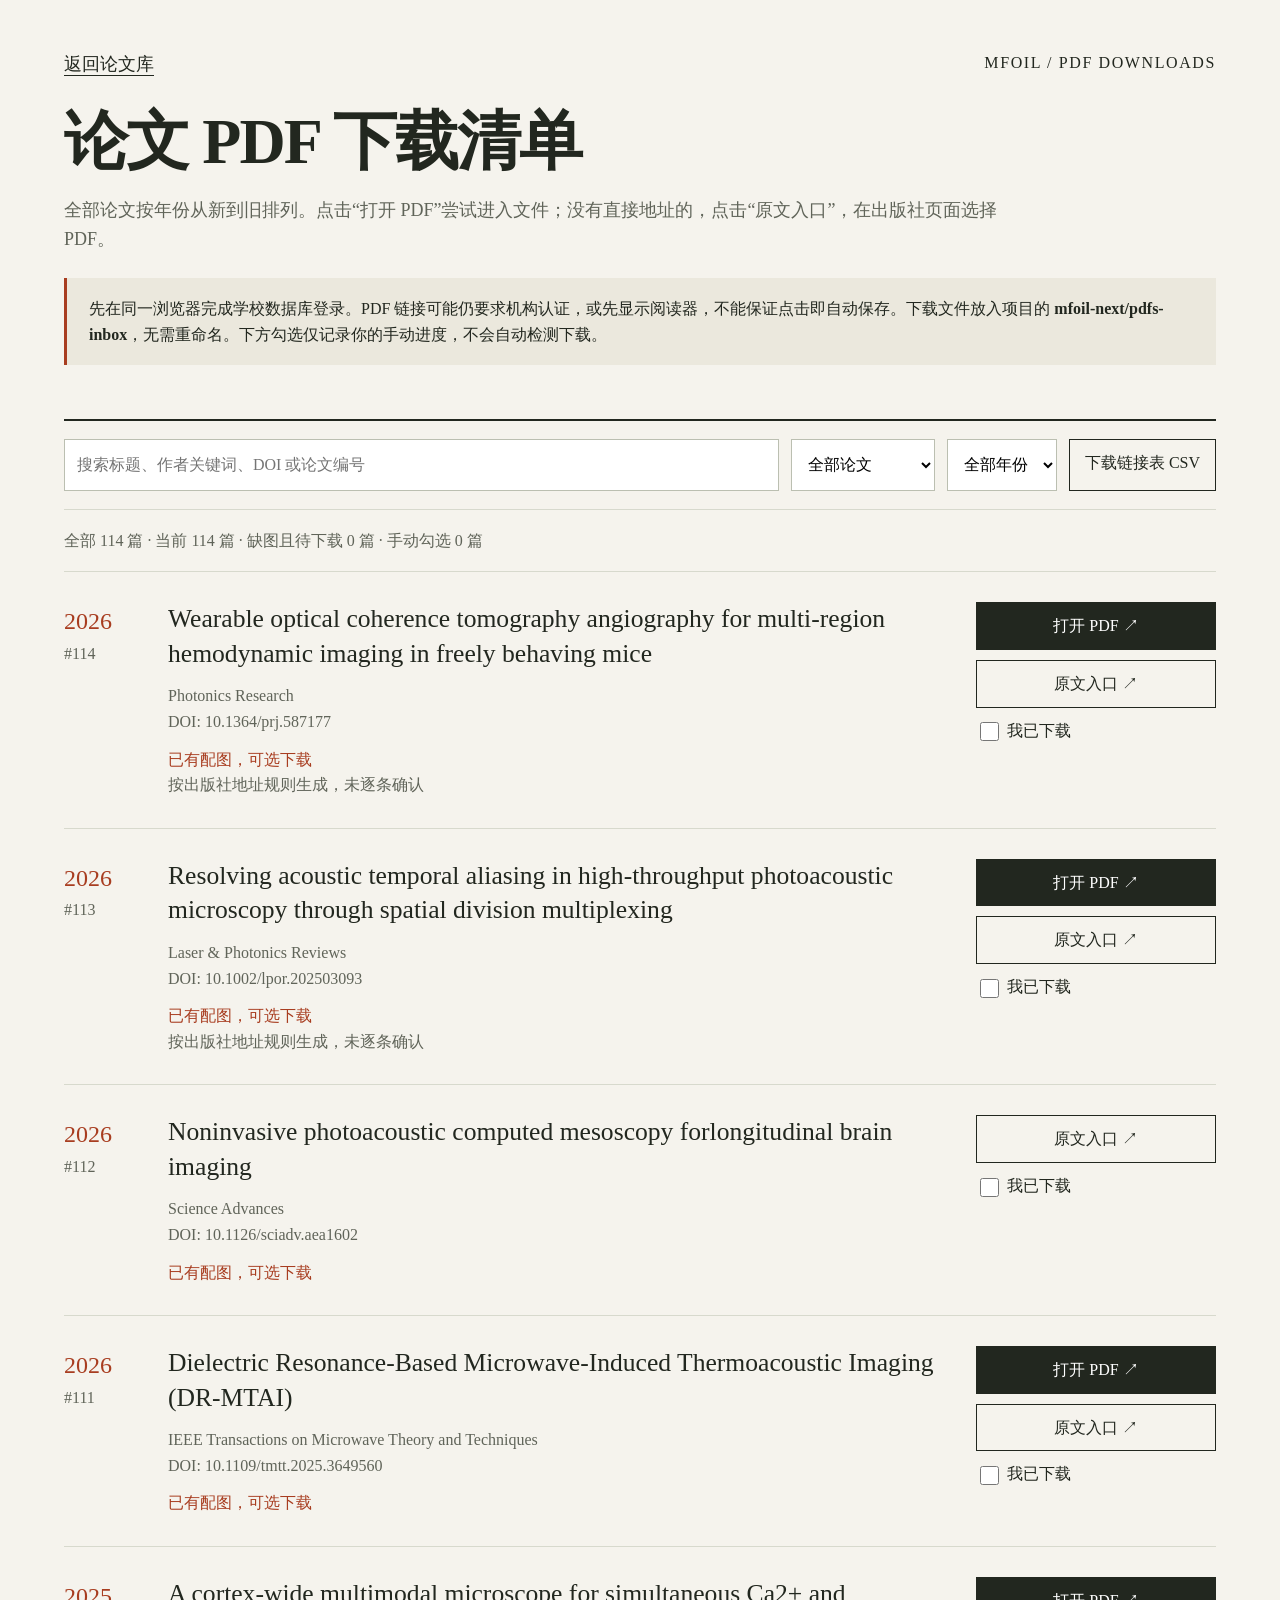
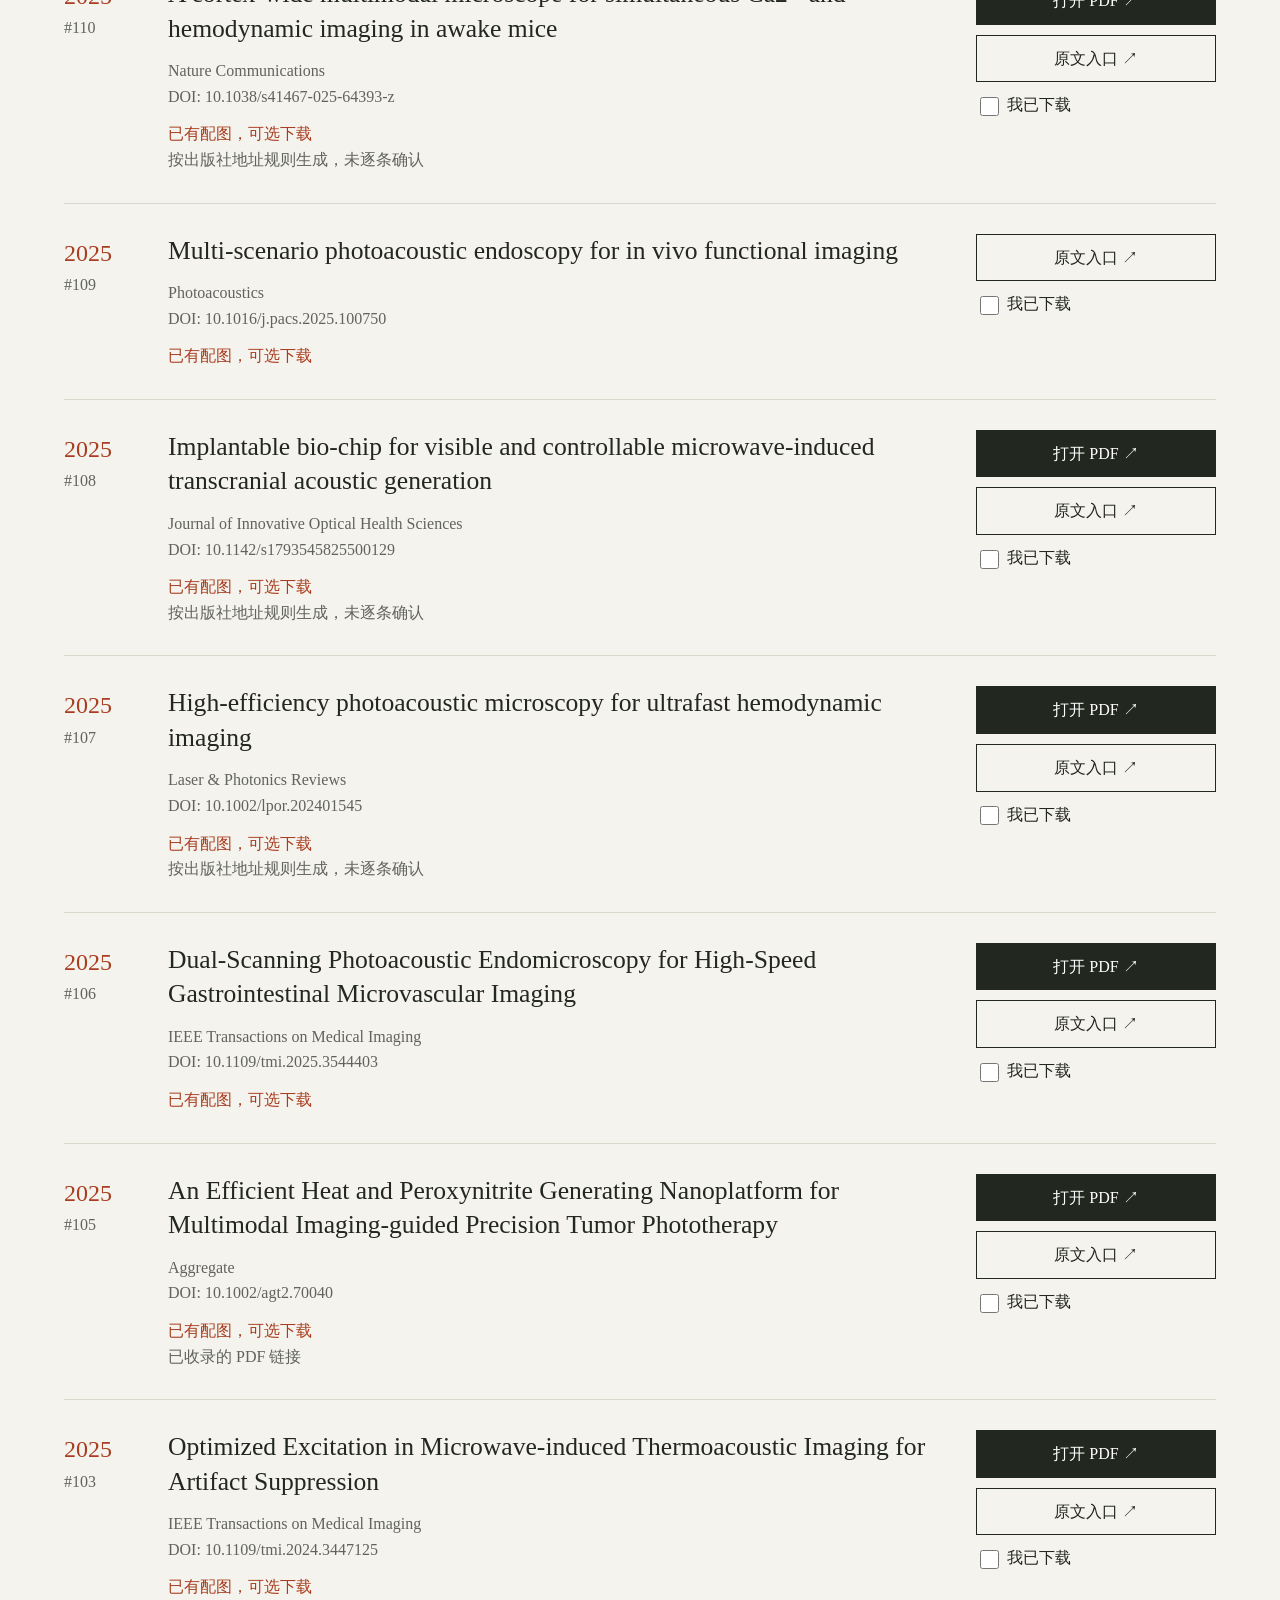
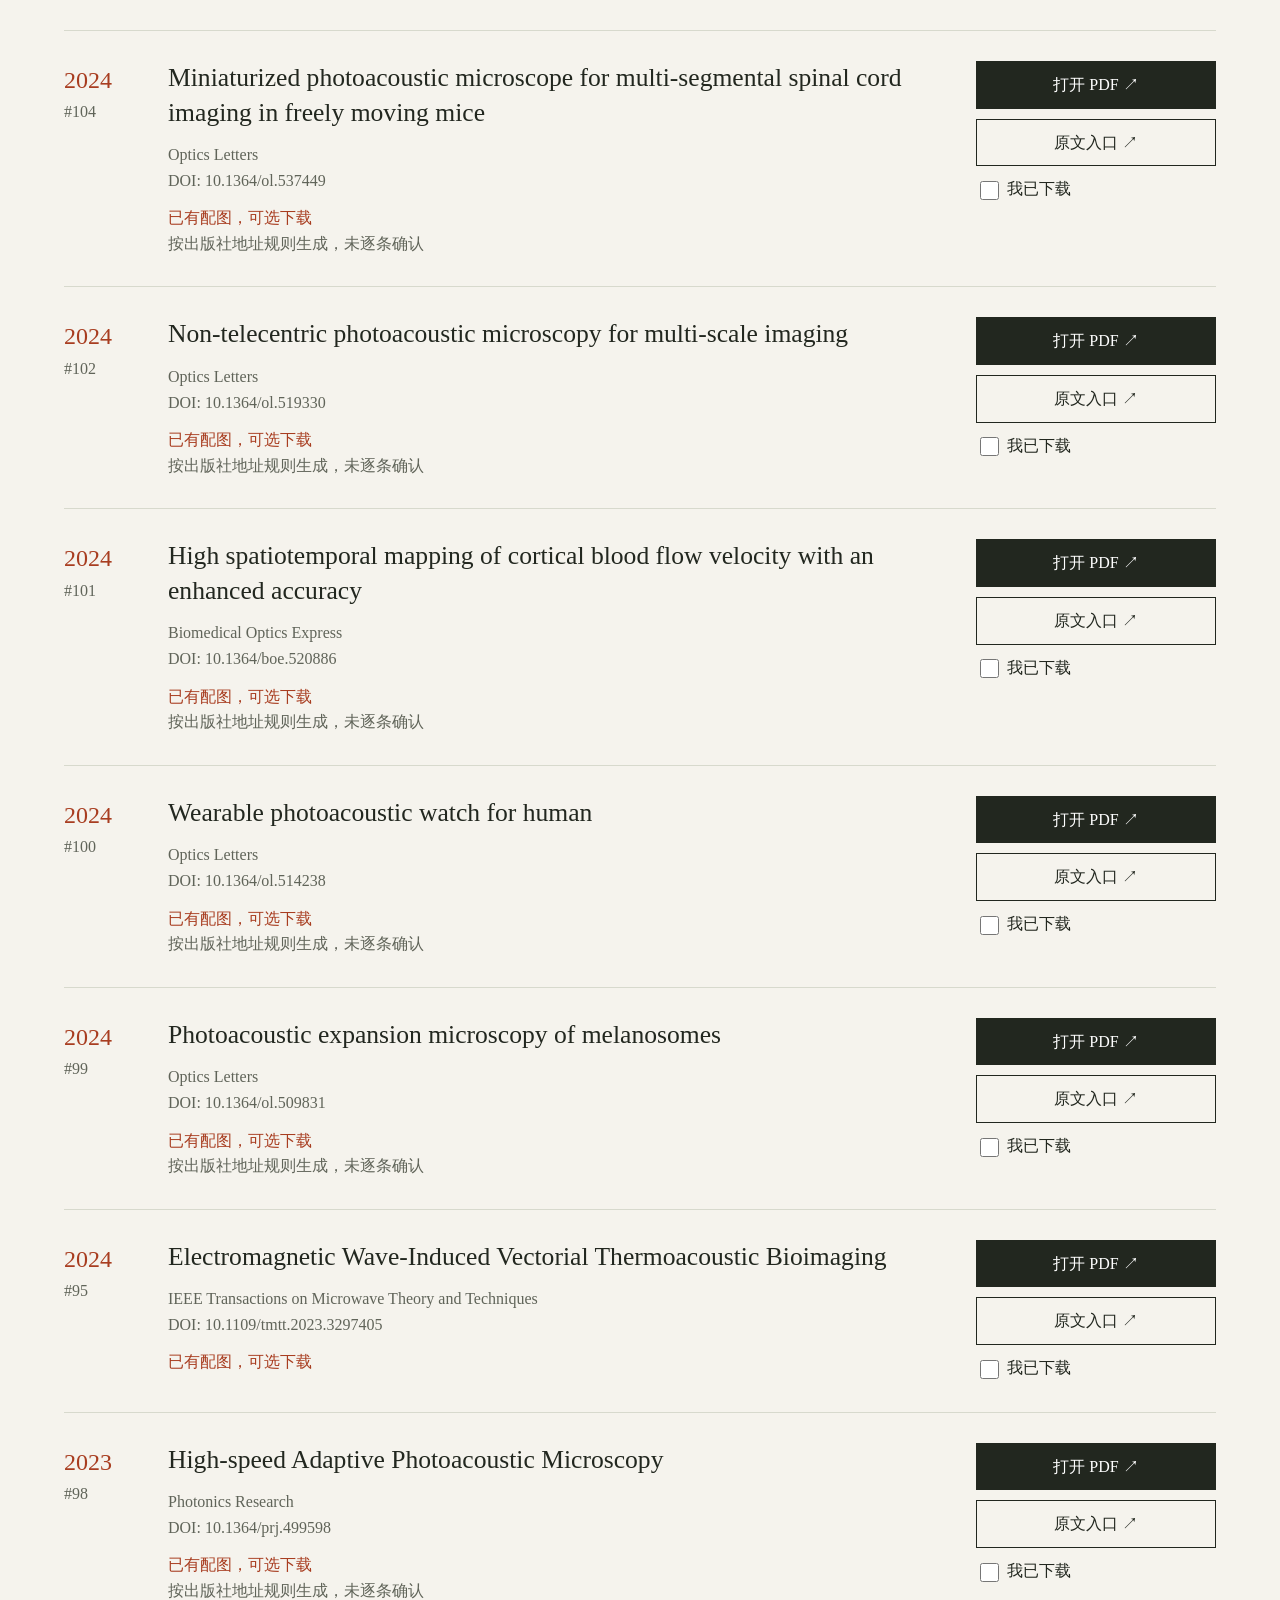
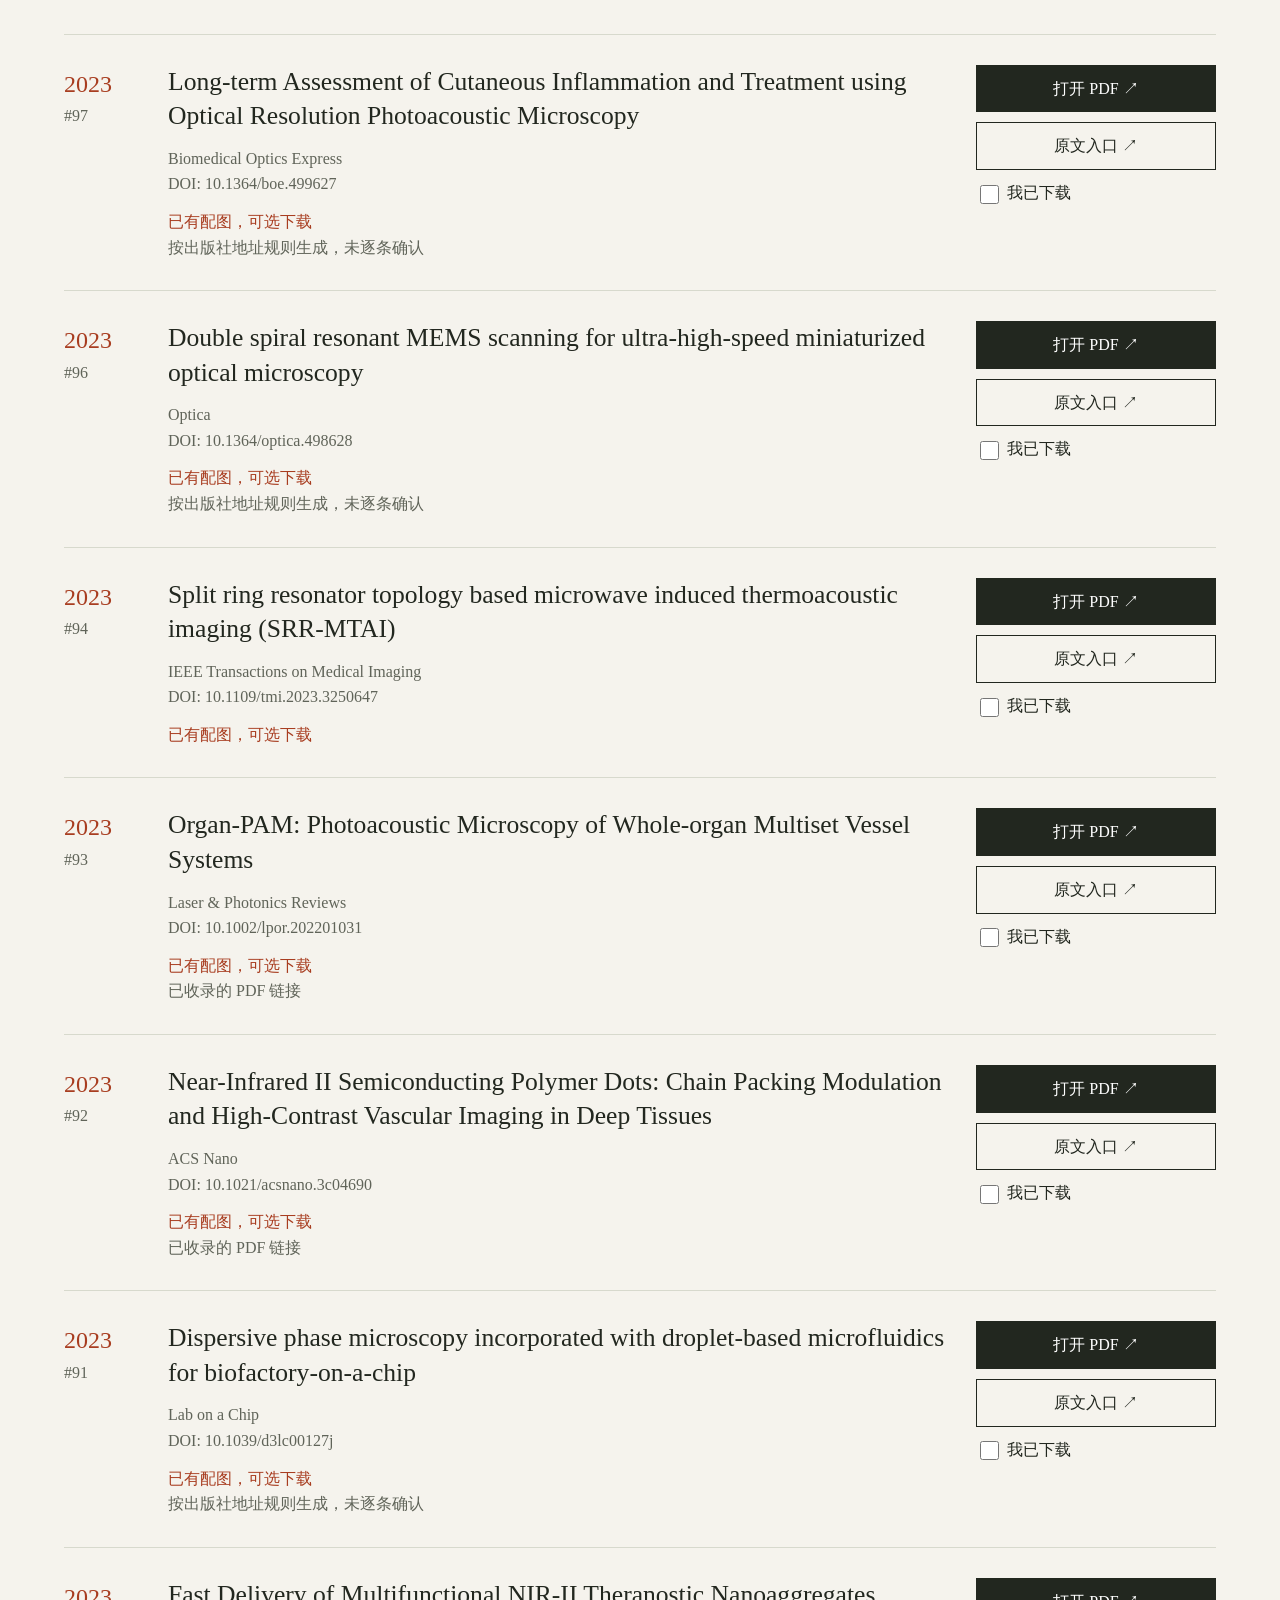
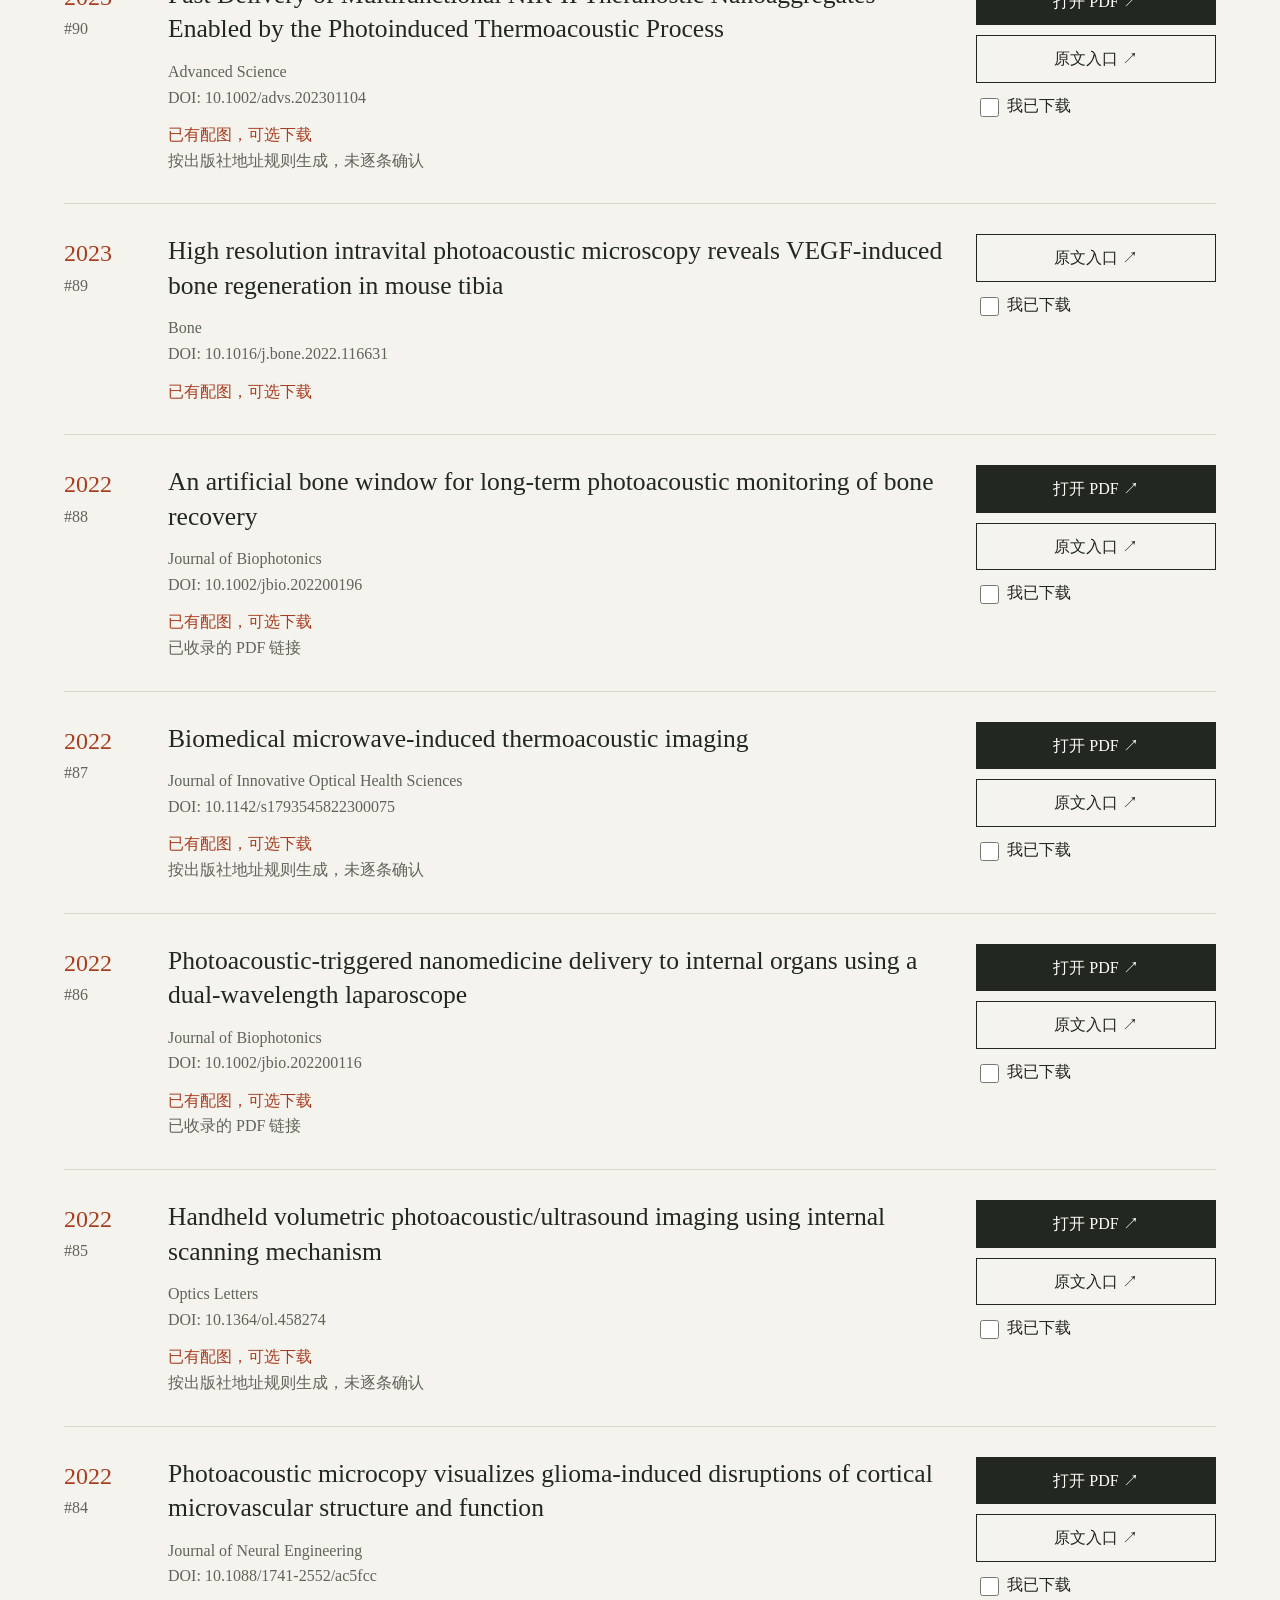
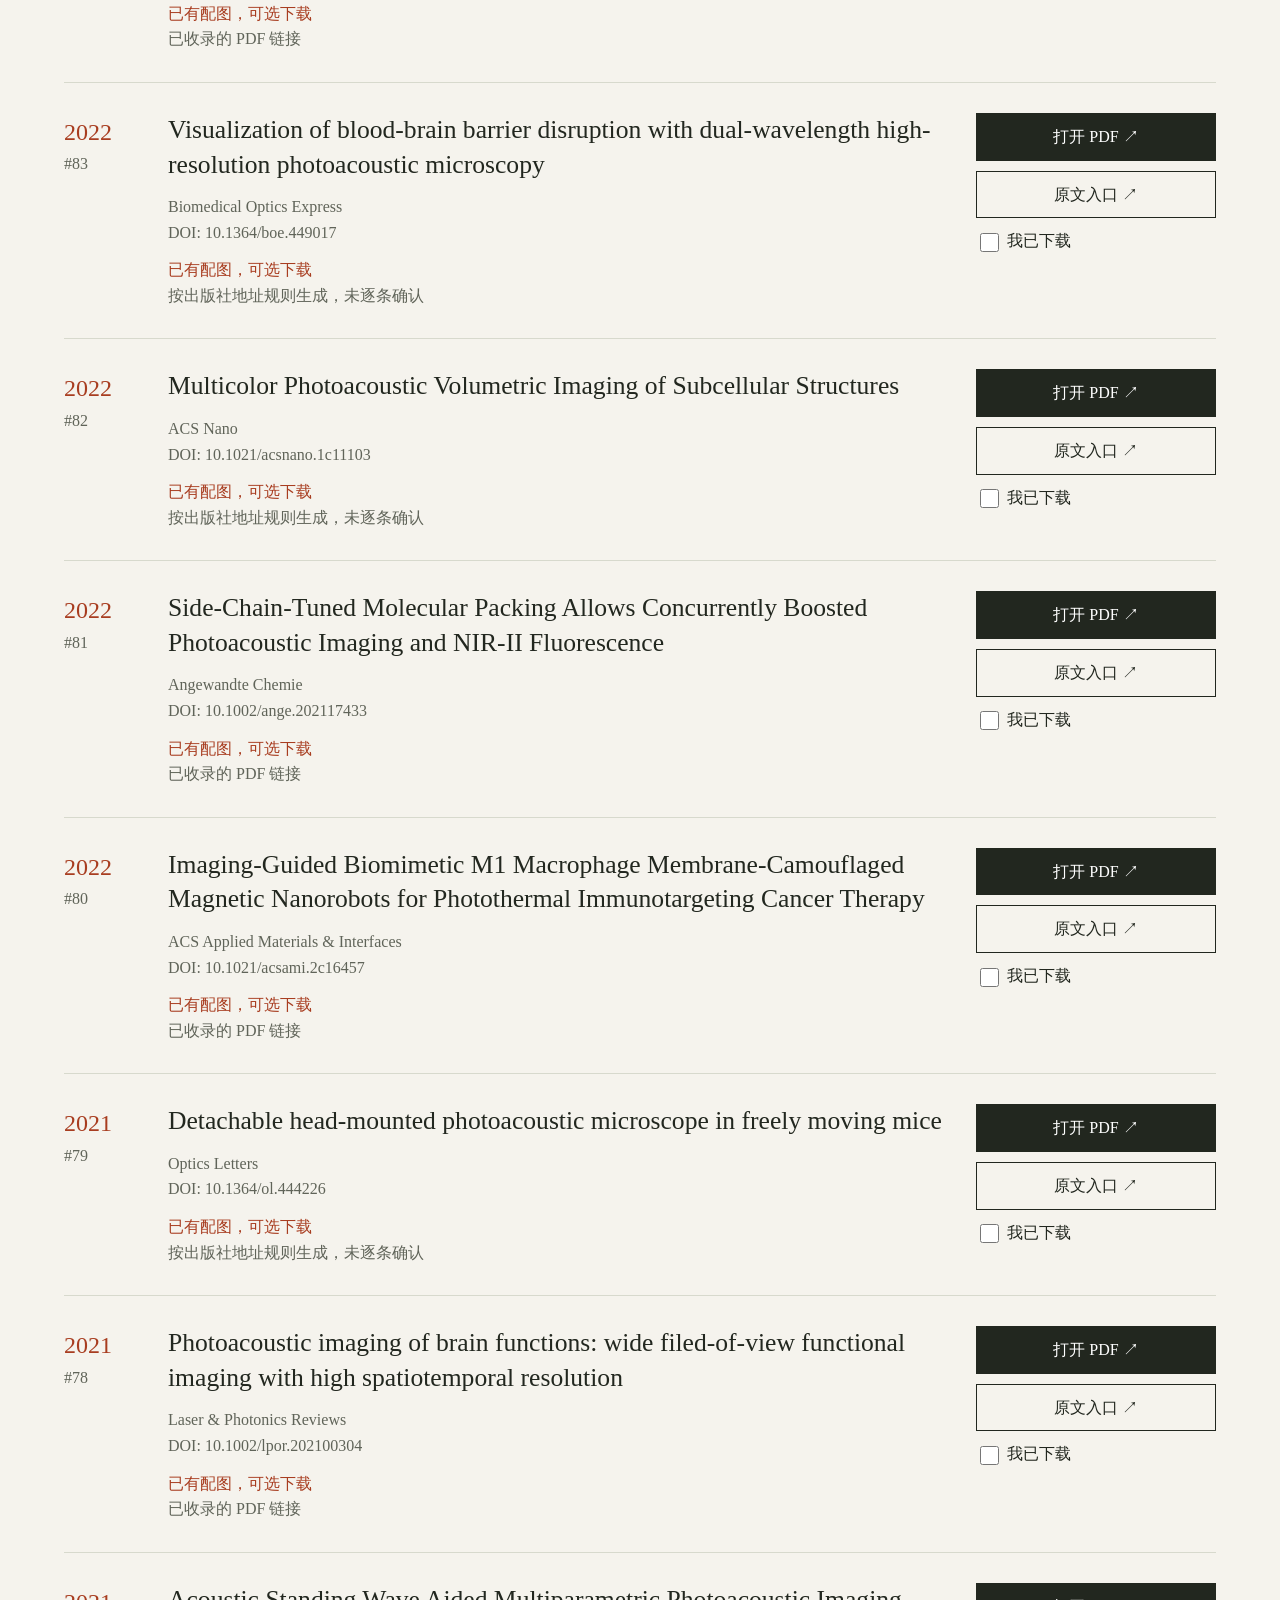
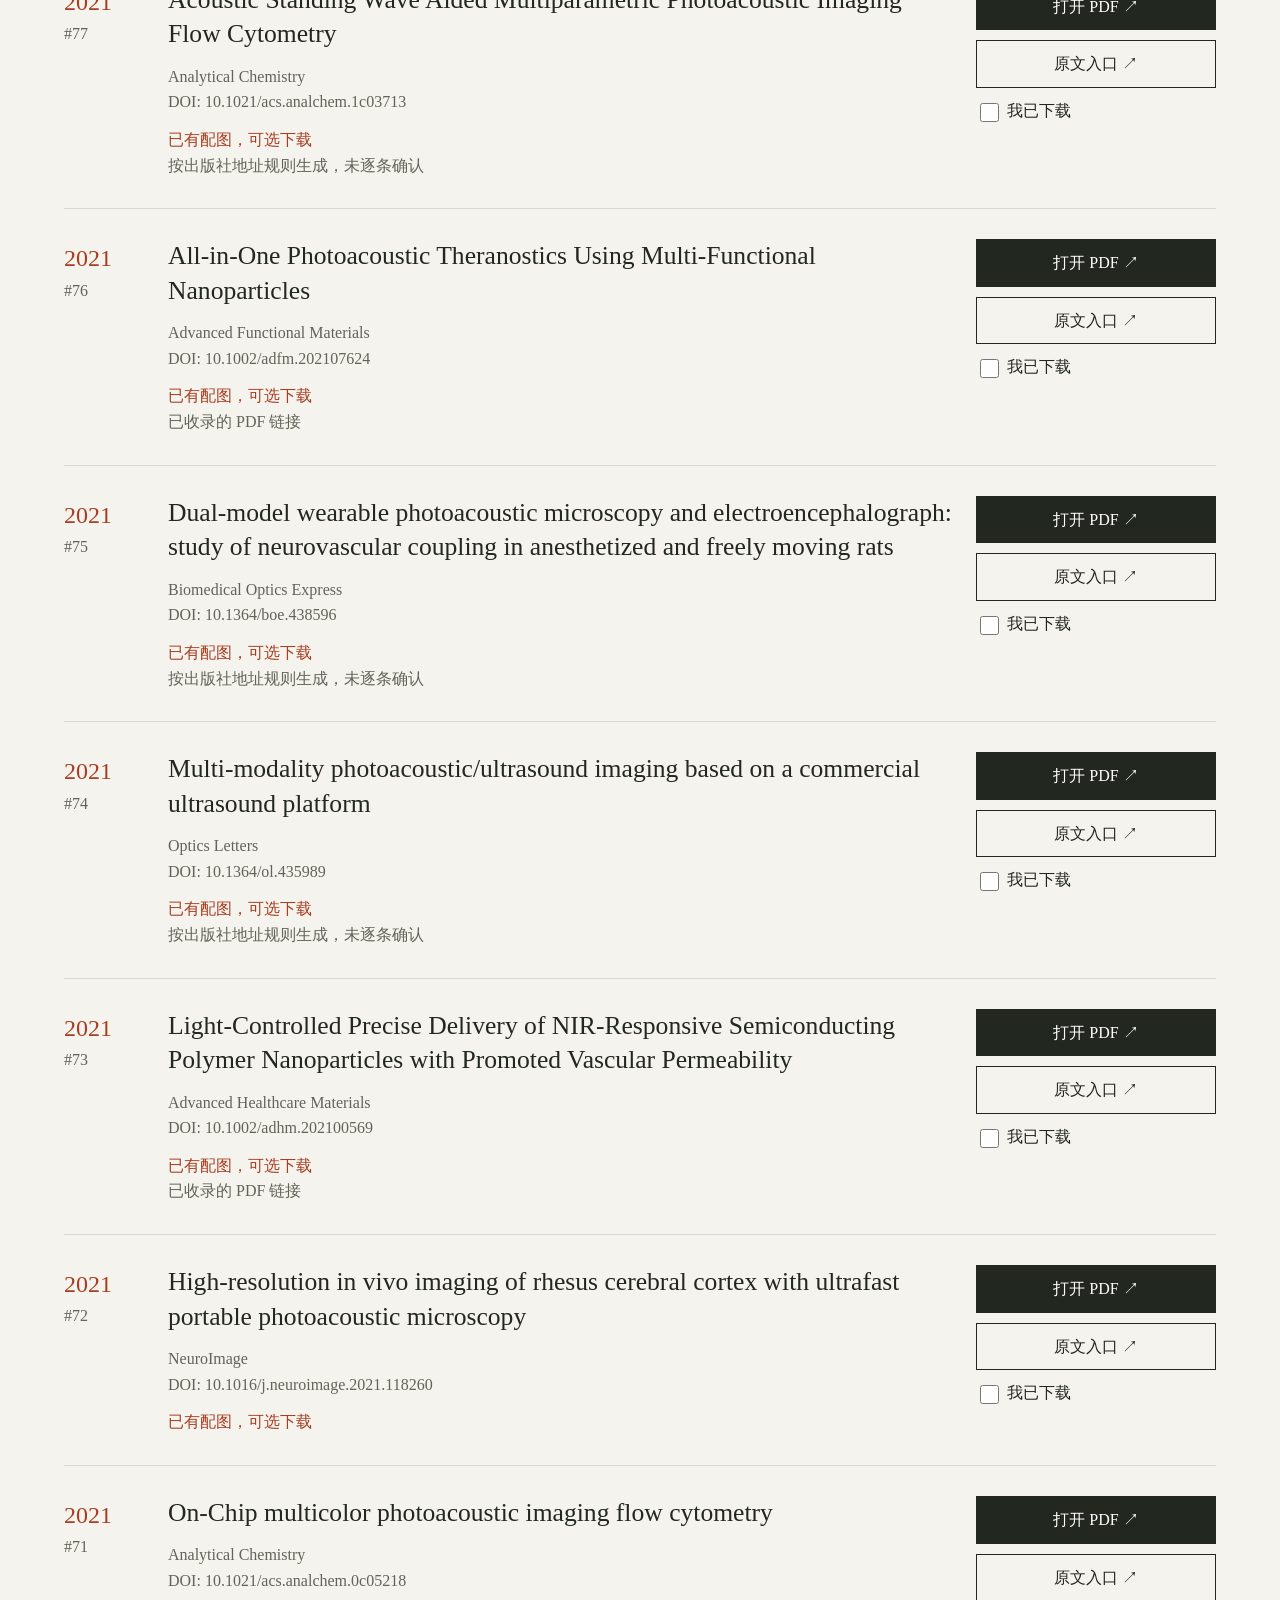
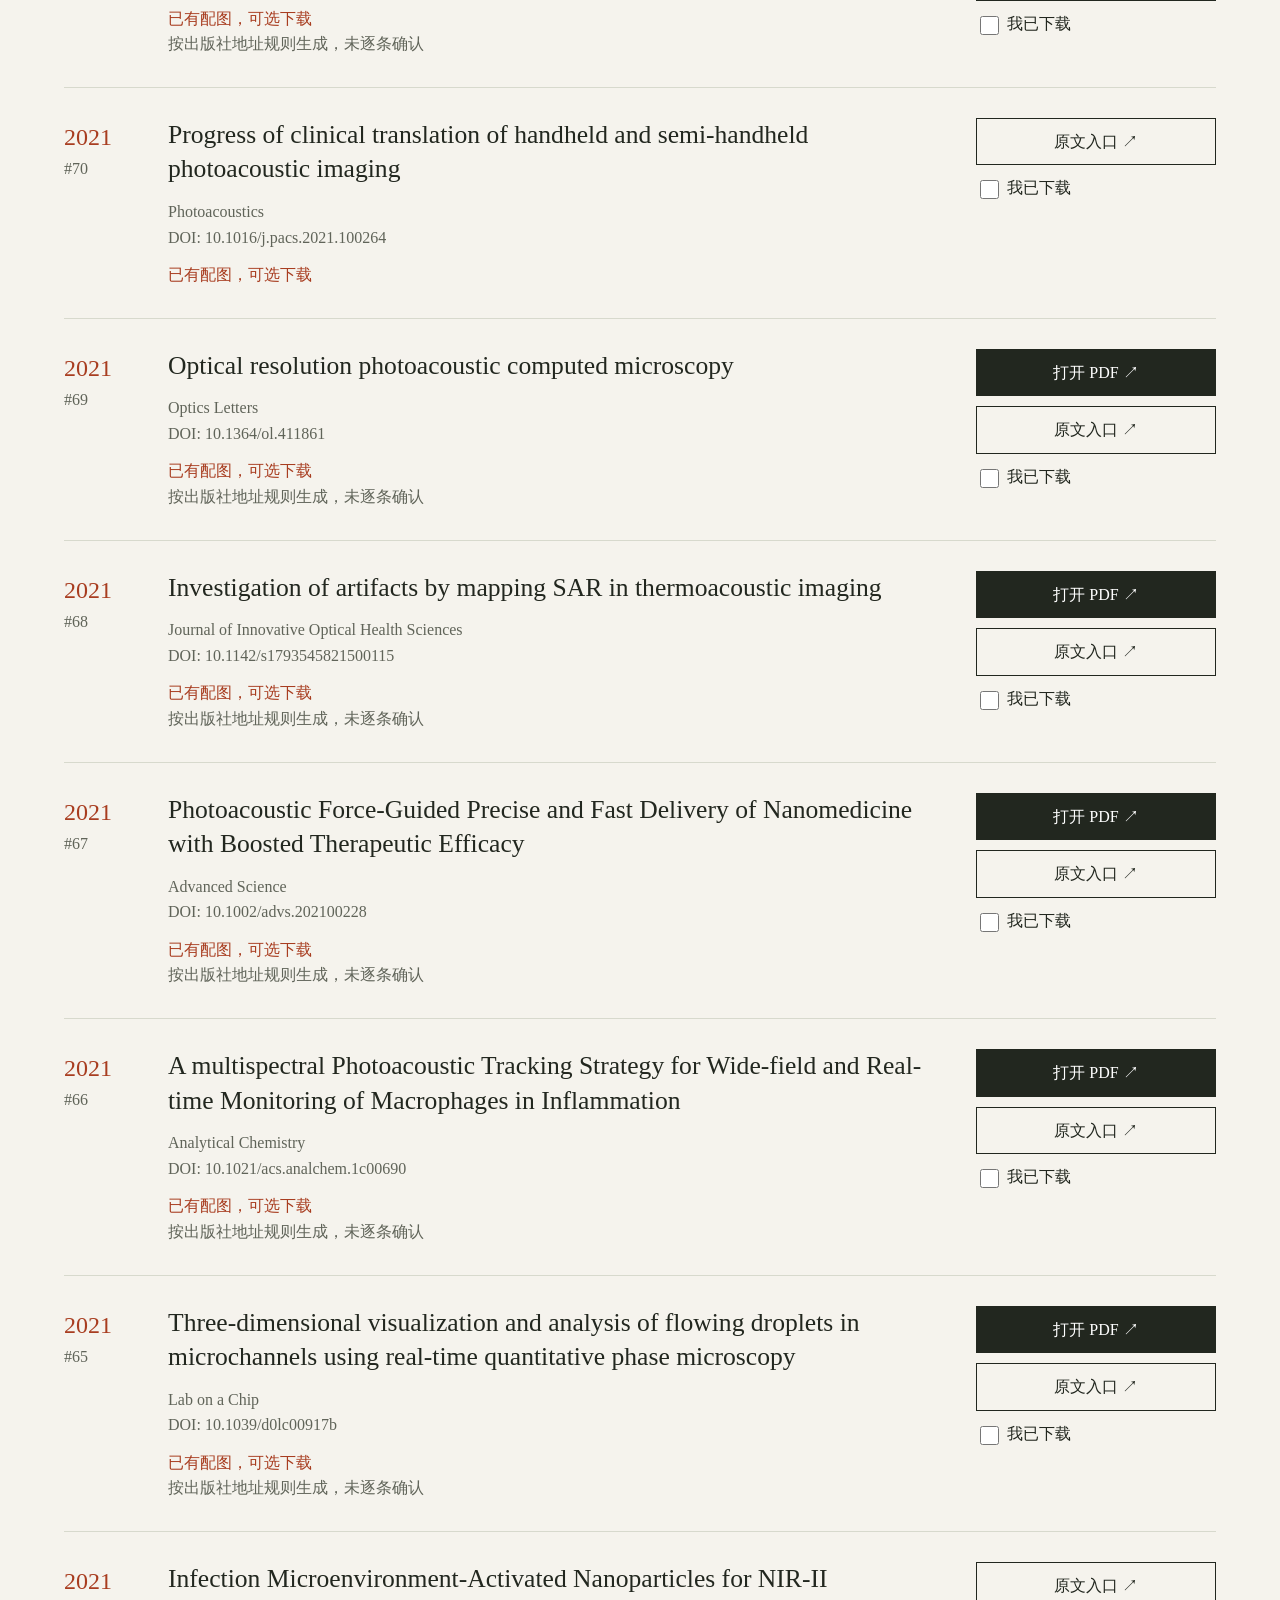
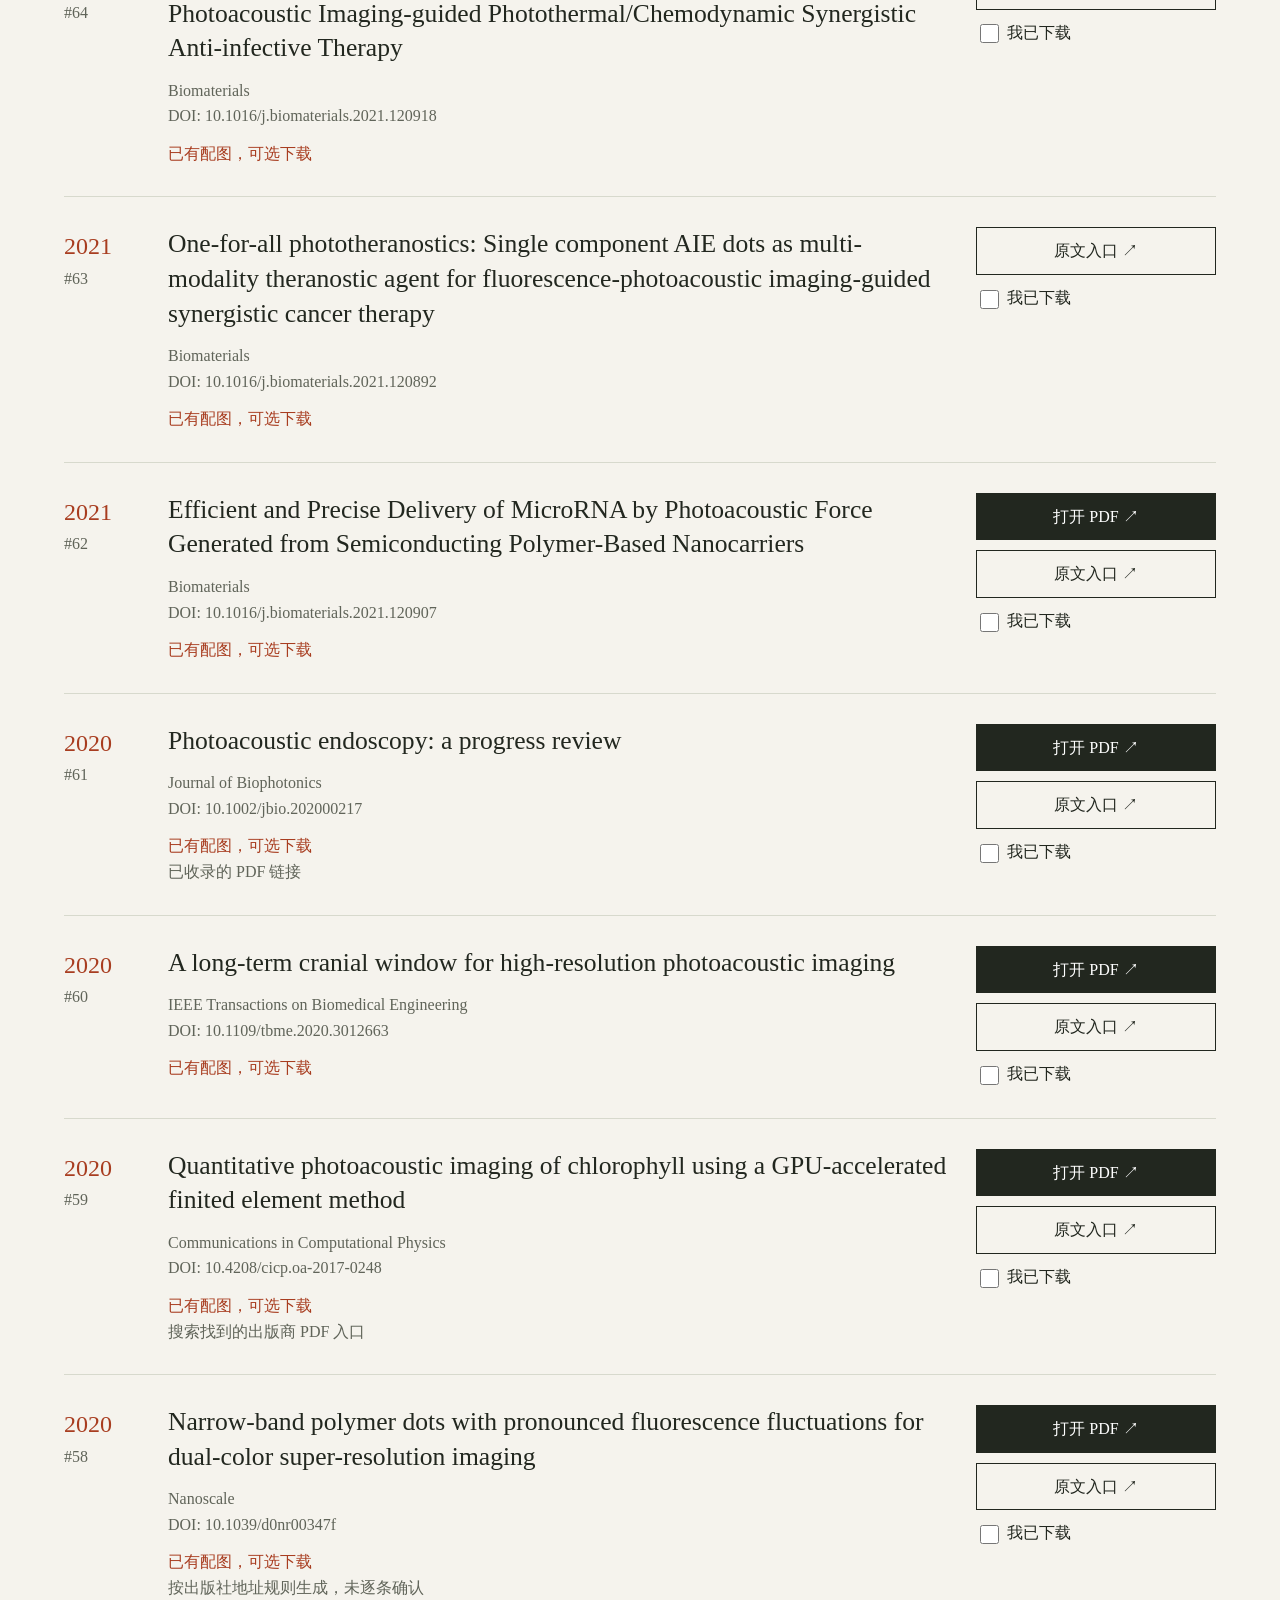
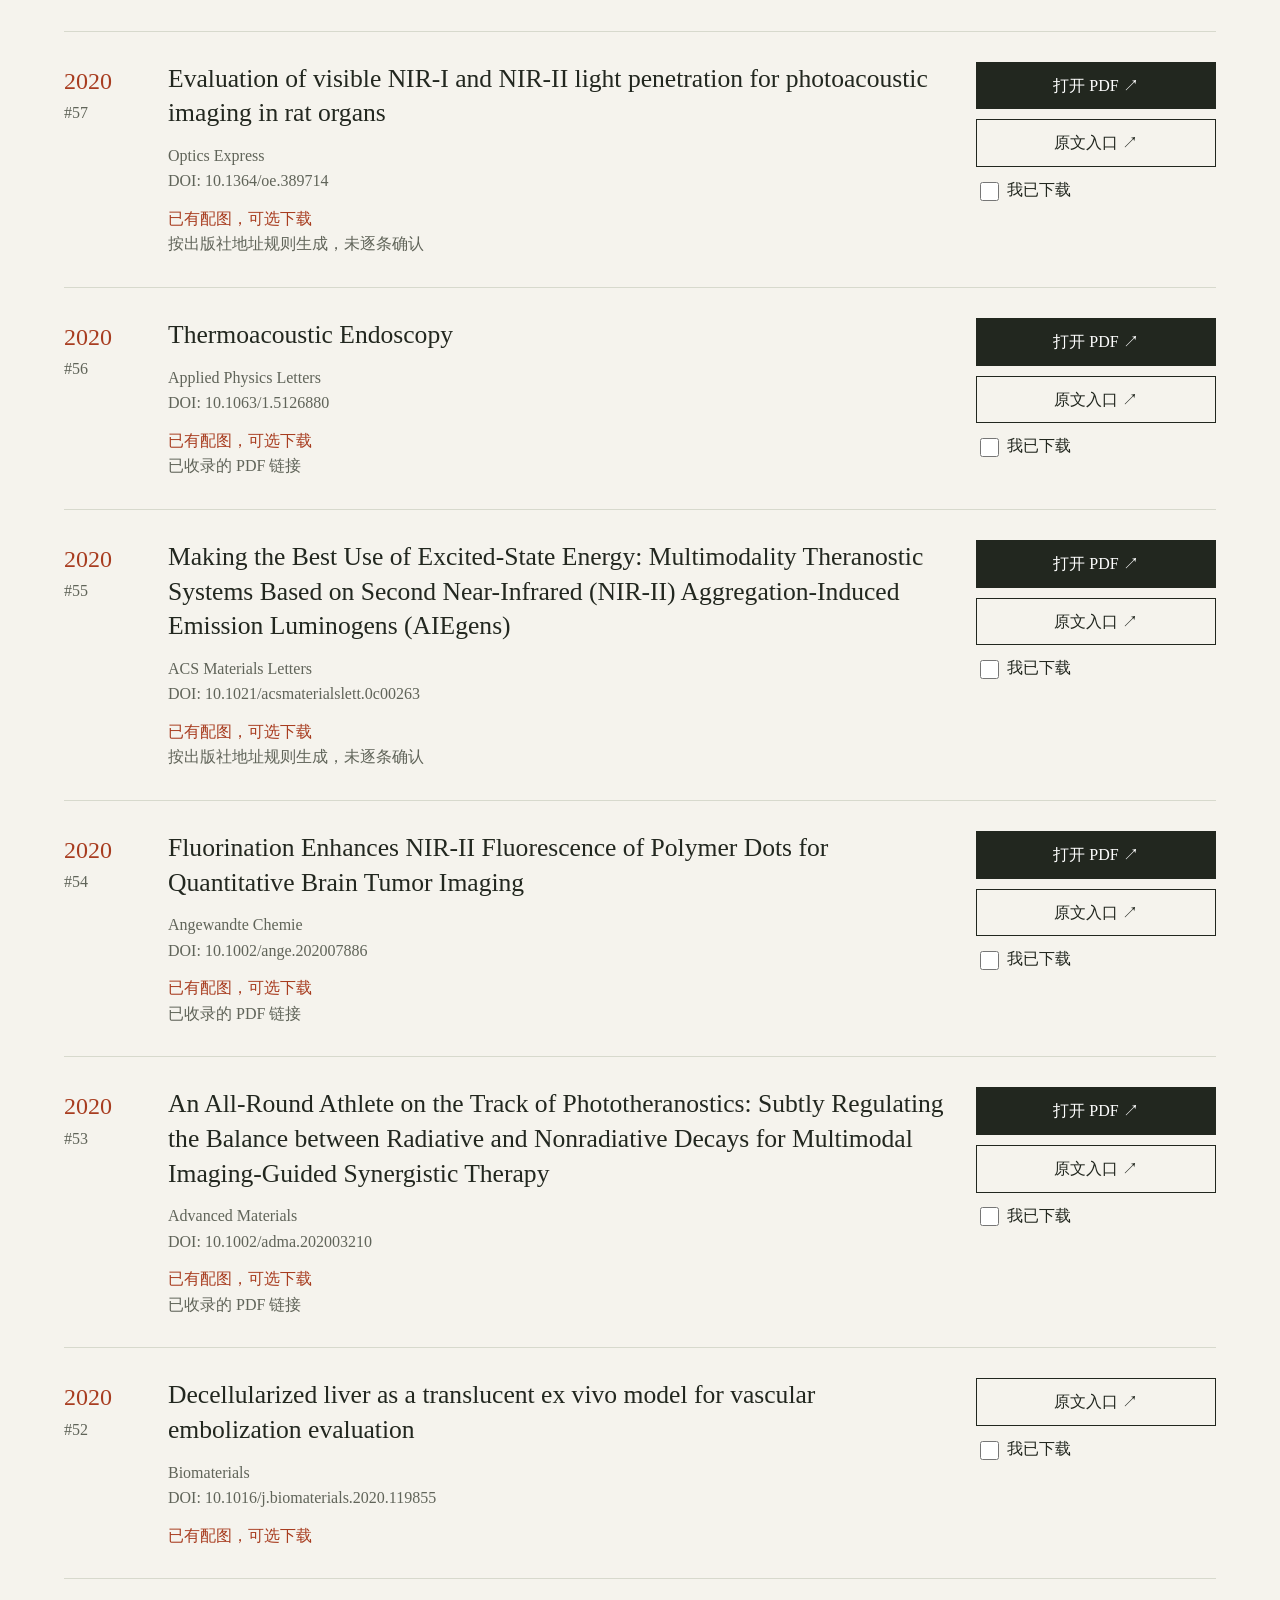
==== commit f8cf648f: "Add citation numbering control and verify pending publication records" ====
--- a/paper-downloads.html
+++ b/paper-downloads.html
@@ -4,7 +4,7 @@
 :root{--paper:#f5f3ed;--ink:#22271f;--muted:#606459;--line:#d7d9cd;--accent:#a83d20}*{box-sizing:border-box}body{margin:0;background:var(--paper);color:var(--ink);font:18px/1.6 Georgia,"Songti SC","Noto Serif CJK SC",serif}a{color:inherit;text-underline-offset:5px}button,input,select{font:inherit}button,a.action{cursor:pointer}header,main{max-width:1540px;margin:auto;padding:32px 5vw}header{padding-top:50px;padding-bottom:22px}.eyebrow{font-size:16px;letter-spacing:.1em}h1{font-size:clamp(36px,5vw,68px);line-height:1.15;letter-spacing:-.03em;margin:26px 0 18px}p{max-width:960px;margin:10px 0;color:var(--muted)}.headlinks{display:flex;justify-content:space-between;gap:20px;flex-wrap:wrap}.note{padding:18px 22px;border-left:3px solid var(--accent);background:#ebe8dd;margin-top:24px;font-size:16px}.toolbar{position:sticky;top:0;z-index:2;background:var(--paper);border-top:2px solid var(--ink);border-bottom:1px solid var(--line);padding:18px 0;display:flex;flex-wrap:wrap;gap:12px}.toolbar input{flex:1;min-width:240px}.toolbar input,.toolbar select{padding:12px;border:1px solid #bbbfb1;background:#fff;min-height:50px;border-radius:0;font-size:16px}.toolbar select{max-width:100%}.stats{padding:18px 0;font-size:16px;color:var(--muted)}article{display:grid;grid-template-columns:80px minmax(0,1fr) 240px;gap:24px;border-top:1px solid var(--line);padding:30px 0}article.done{opacity:.62}.year{color:var(--accent);font-size:24px}.number{font-size:16px;color:var(--muted)}h2{font-size:clamp(20px,2vw,27px);line-height:1.35;font-weight:400;margin:0 0 12px;overflow-wrap:anywhere}.meta{font-size:16px;color:var(--muted);overflow-wrap:anywhere}.actions{display:flex;flex-direction:column;gap:10px}.action{padding:10px 15px;text-align:center;text-decoration:none;border:1px solid var(--ink);font-size:16px}.primary{background:var(--ink);color:white}.local{border-color:var(--accent);color:var(--accent)}label{font-size:16px;cursor:pointer}input[type=checkbox]{width:19px;height:19px;vertical-align:middle;margin-right:8px;accent-color:var(--accent)}.tag{font-size:16px;margin:12px 0 0;color:var(--accent)}.smallnote{font-size:16px;color:var(--muted)}.empty{padding:60px 0}footer{padding:28px 0;border-top:1px solid var(--line);font-size:16px;color:var(--muted)}@media(max-width:780px){header,main{padding-left:22px;padding-right:22px}article{grid-template-columns:58px minmax(0,1fr);gap:16px}.actions{grid-column:2;flex-direction:row;flex-wrap:wrap;align-items:center}.action{flex:1;min-width:120px}.actions label{width:100%}.toolbar{position:static}.toolbar input{width:100%;min-width:0;flex-basis:100%}.year{font-size:20px}}
 </style></head><body><header><div class="headlinks"><a href="/mfoil/#/publications">返回论文库</a><span class="eyebrow">MFOIL / PDF DOWNLOADS</span></div><h1>论文 PDF 下载清单</h1><p>全部论文按年份从新到旧排列。点击“打开 PDF”尝试进入文件；没有直接地址的，点击“原文入口”，在出版社页面选择 PDF。</p><div class="note">先在同一浏览器完成学校数据库登录。PDF 链接可能仍要求机构认证，或先显示阅读器，不能保证点击即自动保存。下载文件放入项目的 <strong>mfoil-next/pdfs-inbox</strong>，无需重命名。下方勾选仅记录你的手动进度，不会自动检测下载。</div></header><main><div class="toolbar"><input id="search" type="search" aria-label="搜索论文" placeholder="搜索标题、作者关键词、DOI 或论文编号"><select id="filter" aria-label="筛选"><option value="all">全部论文</option><option value="pending">缺图且待下载</option><option value="local">已有本地 PDF</option><option value="remaining">尚未手动勾选</option></select><select id="year" aria-label="年份"><option value="">全部年份</option></select><a class="action" href="/mfoil/paper-download-links.csv" download>下载链接表 CSV</a></div><div id="stats" class="stats" aria-live="polite"></div><section id="list"></section><footer>链接表保留 DOI 与原文入口；按规则生成的 PDF 地址已单独标注，实际权限以出版社页面为准。</footer></main>
 <script>
-const papers=[{"id":"pub-114","number":114,"title":"Wearable optical coherence tomography angiography for multi-region hemodynamic imaging in freely behaving mice","year":"2026","journal":"Photonics Research","doi":"10.1364/prj.587177","original":"https://doi.org/10.1364/prj.587177","pdf":"https://opg.optica.org/viewmedia.cfm?uri=prj-14-6-2602&seq=0","local":"","evidence":"按出版社地址规则生成，未逐条确认","missing":false},{"id":"pub-113","number":113,"title":"Resolving acoustic temporal aliasing in high-throughput photoacoustic microscopy through spatial division multiplexing","year":"2026","journal":"Laser & Photonics Reviews","doi":"10.1002/lpor.202503093","original":"https://doi.org/10.1002/lpor.202503093","pdf":"https://onlinelibrary.wiley.com/doi/pdf/10.1002/lpor.202503093","local":"","evidence":"按出版社地址规则生成，未逐条确认","missing":false},{"id":"pub-112","number":112,"title":"Noninvasive photoacoustic computed mesoscopy forlongitudinal brain imaging","year":"2026","journal":"Science Advances","doi":"10.1126/sciadv.aea1602","original":"https://doi.org/10.1126/sciadv.aea1602","pdf":"","local":"","evidence":"","missing":false},{"id":"pub-111","number":111,"title":"Dielectric Resonance-Based Microwave-Induced Thermoacoustic Imaging (DR-MTAI)","year":"2026","journal":"IEEE Transactions on Microwave Theory and Techniques","doi":"10.1109/tmtt.2025.3649560","original":"https://doi.org/10.1109/tmtt.2025.3649560","pdf":"https://doi.org/10.1109/tmtt.2025.3649560","local":"","evidence":"","missing":false},{"id":"pub-110","number":110,"title":"A cortex-wide multimodal microscope for simultaneous Ca2+ and hemodynamic imaging in the awake mouse","year":"2025","journal":"Nature Communications","doi":"10.1038/s41467-025-64393-z","original":"https://doi.org/10.1038/s41467-025-64393-z","pdf":"https://www.nature.com/articles/s41467-025-64393-z.pdf","local":"","evidence":"按出版社地址规则生成，未逐条确认","missing":false},{"id":"pub-109","number":109,"title":"Multi-scenario photoacoustic endoscopy for in vivo functional imaging","year":"2025","journal":"Photoacoustics","doi":"10.1016/j.pacs.2025.100750","original":"https://doi.org/10.1016/j.pacs.2025.100750","pdf":"","local":"","evidence":"","missing":false},{"id":"pub-108","number":108,"title":"Implantable bio-chip for visible and controllable microwave-induced transcranial\nacoustic generation","year":"2025","journal":"Journal of Innovative Optical Health Sciences","doi":"10.1142/s1793545825500129","original":"https://doi.org/10.1142/s1793545825500129","pdf":"https://www.worldscientific.com/doi/pdf/10.1142/s1793545825500129","local":"","evidence":"按出版社地址规则生成，未逐条确认","missing":false},{"id":"pub-107","number":107,"title":"High-efficiency photoacoustic microscopy for ultrafast hemodynamic imaging","year":"2025","journal":"Laser & Photonics Reviews","doi":"10.1002/lpor.202401545","original":"https://doi.org/10.1002/lpor.202401545","pdf":"https://onlinelibrary.wiley.com/doi/pdf/10.1002/lpor.202401545","local":"","evidence":"按出版社地址规则生成，未逐条确认","missing":false},{"id":"pub-106","number":106,"title":"Dual-Scanning Photoacoustic Endomicroscopy for High-Speed Gastrointestinal Microvascular Imaging","year":"2025","journal":"IEEE Transactions on Medical Imaging","doi":"10.1109/tmi.2025.3544403","original":"https://doi.org/10.1109/tmi.2025.3544403","pdf":"https://doi.org/10.1109/tmi.2025.3544403","local":"","evidence":"","missing":false},{"id":"pub-105","number":105,"title":"An Efficient Heat and Peroxynitrite Generating Nanoplatform for Multimodal Imaging-guided Precision Tumor Phototherapy","year":"2025","journal":"Aggregate","doi":"10.1002/agt2.70040","original":"https://doi.org/10.1002/agt2.70040","pdf":"https://onlinelibrary.wiley.com/doi/pdfdirect/10.1002/agt2.70040","local":"","evidence":"已收录的 PDF 链接","missing":false},{"id":"pub-103","number":103,"title":"Optimized Excitation in Microwave-induced Thermoacoustic Imaging for Artifact Suppression","year":"2025","journal":"IEEE Transactions on Medical Imaging","doi":"10.1109/tmi.2024.3447125","original":"https://doi.org/10.1109/tmi.2024.3447125","pdf":"https://doi.org/10.1109/tmi.2024.3447125","local":"","evidence":"","missing":false},{"id":"pub-104","number":104,"title":"Miniaturized photoacoustic microscope for multi-segmental spinal cord imaging in freely moving mice","year":"2024","journal":"Optics Letters","doi":"10.1364/ol.537449","original":"https://doi.org/10.1364/ol.537449","pdf":"https://opg.optica.org/viewmedia.cfm?uri=ol-49-20-5909&seq=0","local":"","evidence":"按出版社地址规则生成，未逐条确认","missing":false},{"id":"pub-102","number":102,"title":"Non-telecentric photoacoustic microscopy for multi-scale imaging","year":"2024","journal":"Optics Letters","doi":"10.1364/ol.519330","original":"https://doi.org/10.1364/ol.519330","pdf":"https://opg.optica.org/viewmedia.cfm?uri=ol-49-10-2637&seq=0","local":"","evidence":"按出版社地址规则生成，未逐条确认","missing":false},{"id":"pub-101","number":101,"title":"High spatiotemporal mapping of cortical blood flow velocity with an enhanced accuracy","year":"2024","journal":"Biomedical Optics Express","doi":"10.1364/boe.520886","original":"https://doi.org/10.1364/boe.520886","pdf":"https://opg.optica.org/viewmedia.cfm?uri=boe-15-4-2419&seq=0","local":"","evidence":"按出版社地址规则生成，未逐条确认","missing":false},{"id":"pub-100","number":100,"title":"Wearable photoacoustic watch for human","year":"2024","journal":"Optics Letters","doi":"10.1364/ol.514238","original":"https://doi.org/10.1364/ol.514238","pdf":"https://opg.optica.org/viewmedia.cfm?uri=ol-49-6-1524&seq=0","local":"","evidence":"按出版社地址规则生成，未逐条确认","missing":false},{"id":"pub-99","number":99,"title":"Photoacoustic expansion microscopy of melanosomes","year":"2024","journal":"Optics Letters","doi":"10.1364/ol.509831","original":"https://doi.org/10.1364/ol.509831","pdf":"https://opg.optica.org/viewmedia.cfm?uri=ol-49-4-798&seq=0","local":"","evidence":"按出版社地址规则生成，未逐条确认","missing":false},{"id":"pub-95","number":95,"title":"Electromagnetic Wave-Induced Vectorial Thermoacoustic Bioimaging","year":"2024","journal":"IEEE Transactions on Microwave Theory and Techniques","doi":"10.1109/tmtt.2023.3297405","original":"https://doi.org/10.1109/tmtt.2023.3297405","pdf":"https://doi.org/10.1109/tmtt.2023.3297405","local":"","evidence":"","missing":false},{"id":"pub-98","number":98,"title":"High-speed Adaptive Photoacoustic Microscopy","year":"2023","journal":"Photonics Research","doi":"10.1364/prj.499598","original":"https://doi.org/10.1364/prj.499598","pdf":"https://opg.optica.org/viewmedia.cfm?uri=prj-11-12-2084&seq=0","local":"","evidence":"按出版社地址规则生成，未逐条确认","missing":false},{"id":"pub-97","number":97,"title":"Long-term Assessment of Cutaneous Inflammation and Treatment using Optical Resolution Photoacoustic Microscopy","year":"2023","journal":"Biomedical Optics Express","doi":"10.1364/boe.499627","original":"https://doi.org/10.1364/boe.499627","pdf":"https://opg.optica.org/viewmedia.cfm?uri=boe-14-9-4775&seq=0","local":"","evidence":"按出版社地址规则生成，未逐条确认","missing":false},{"id":"pub-96","number":96,"title":"Double spiral resonant MEMS scanning for ultra-high-speed miniaturized optical microscopy","year":"2023","journal":"Optica","doi":"10.1364/optica.498628","original":"https://doi.org/10.1364/optica.498628","pdf":"https://opg.optica.org/viewmedia.cfm?uri=optica-10-9-1195&seq=0","local":"","evidence":"按出版社地址规则生成，未逐条确认","missing":false},{"id":"pub-94","number":94,"title":"Split ring resonator topology based microwave induced thermoacoustic imaging (SRR-MTAI)","year":"2023","journal":"IEEE Transactions on Medical Imaging","doi":"10.1109/tmi.2023.3250647","original":"https://doi.org/10.1109/tmi.2023.3250647","pdf":"https://doi.org/10.1109/tmi.2023.3250647","local":"","evidence":"","missing":false},{"id":"pub-93","number":93,"title":"Organ‐PAM: Photoacoustic Microscopy of Whole‐organ Multiset Vessel Systems","year":"2023","journal":"Laser & Photonics Reviews","doi":"10.1002/lpor.202201031","original":"https://doi.org/10.1002/lpor.202201031","pdf":"https://onlinelibrary.wiley.com/doi/pdf/10.1002/lpor.202201031","local":"","evidence":"已收录的 PDF 链接","missing":false},{"id":"pub-92","number":92,"title":"Near-Infrared II Semiconducting Polymer Dots: Chain Packing Modulation and High-Contrast Vascular Imaging in Deep Tissues","year":"2023","journal":"ACS Nano","doi":"10.1021/acsnano.3c04690","original":"https://doi.org/10.1021/acsnano.3c04690","pdf":"https://pubs.acs.org/doi/pdf/10.1021/acsnano.3c04690","local":"","evidence":"已收录的 PDF 链接","missing":false},{"id":"pub-91","number":91,"title":"Dispersive phase microscopy incorporated with droplet-based microfluidics for biofactory-on-a-chip","year":"2023","journal":"Lab on a Chip","doi":"10.1039/d3lc00127j","original":"https://doi.org/10.1039/d3lc00127j","pdf":"https://pubs.rsc.org/en/content/articlepdf/2023/lc/d3lc00127j","local":"","evidence":"按出版社地址规则生成，未逐条确认","missing":false},{"id":"pub-90","number":90,"title":"Fast Delivery of Multifunctional NIR-II Theranostic Nanoaggregates Enabled by the Photoinduced Thermoacoustic Process","year":"2023","journal":"Advanced Science","doi":"10.1002/advs.202301104","original":"https://doi.org/10.1002/advs.202301104","pdf":"https://onlinelibrary.wiley.com/doi/pdf/10.1002/advs.202301104","local":"","evidence":"按出版社地址规则生成，未逐条确认","missing":false},{"id":"pub-89","number":89,"title":"High Resolution Intravital Photoacoustic Microscopy Reveals VEGF-induced Bone Regeneration in Mouse Tibia","year":"2022","journal":"Bone","doi":"10.2139/ssrn.4163454","original":"https://doi.org/10.2139/ssrn.4163454","pdf":"https://doi.org/10.2139/ssrn.4163454","local":"","evidence":"","missing":false},{"id":"pub-88","number":88,"title":"An artificial bone window for long-term photoacoustic monitoring of bone recovery","year":"2022","journal":"Journal of Biophotonics","doi":"10.1002/jbio.202200196","original":"https://doi.org/10.1002/jbio.202200196","pdf":"https://onlinelibrary.wiley.com/doi/pdf/10.1002/jbio.202200196","local":"","evidence":"已收录的 PDF 链接","missing":false},{"id":"pub-87","number":87,"title":"Biomedical microwave-induced thermoacoustic imaging","year":"2022","journal":"Journal of Innovative Optical Health Sciences","doi":"10.1142/s1793545822300075","original":"https://doi.org/10.1142/s1793545822300075","pdf":"https://www.worldscientific.com/doi/pdf/10.1142/s1793545822300075","local":"","evidence":"按出版社地址规则生成，未逐条确认","missing":false},{"id":"pub-86","number":86,"title":"Photoacoustic-triggered nanomedicine delivery to internal organs using a dual-wavelength laparoscope","year":"2022","journal":"Journal of Biophotonics","doi":"10.1002/jbio.202200116","original":"https://doi.org/10.1002/jbio.202200116","pdf":"https://onlinelibrary.wiley.com/doi/pdf/10.1002/jbio.202200116","local":"","evidence":"已收录的 PDF 链接","missing":false},{"id":"pub-85","number":85,"title":"Handheld volumetric photoacoustic/ultrasound imaging using internal scanning mechanism","year":"2022","journal":"Optics Letters","doi":"10.1364/ol.458274","original":"https://doi.org/10.1364/ol.458274","pdf":"https://opg.optica.org/viewmedia.cfm?uri=ol-47-10-2418&seq=0","local":"","evidence":"按出版社地址规则生成，未逐条确认","missing":false},{"id":"pub-84","number":84,"title":"Photoacoustic microcopy visualizes glioma-induced disruptions of cortical microvascular structure and function","year":"2022","journal":"Journal of Neural Engineering","doi":"10.1088/1741-2552/ac5fcc","original":"https://doi.org/10.1088/1741-2552/ac5fcc","pdf":"https://iopscience.iop.org/article/10.1088/1741-2552/ac5fcc/pdf","local":"","evidence":"已收录的 PDF 链接","missing":false},{"id":"pub-83","number":83,"title":"Visualization of blood-brain barrier disruption with dual-wavelength high-resolution photoacoustic microscopy","year":"2022","journal":"Biomedical Optics Express","doi":"10.1364/boe.449017","original":"https://doi.org/10.1364/boe.449017","pdf":"https://opg.optica.org/viewmedia.cfm?uri=boe-13-3-1537&seq=0","local":"","evidence":"按出版社地址规则生成，未逐条确认","missing":false},{"id":"pub-82","number":82,"title":"Multicolor Photoacoustic Volumetric Imaging of Subcellular Structures","year":"2022","journal":"ACS Nano","doi":"10.1021/acsnano.1c11103","original":"https://doi.org/10.1021/acsnano.1c11103","pdf":"https://pubs.acs.org/doi/pdf/10.1021/acsnano.1c11103","local":"","evidence":"按出版社地址规则生成，未逐条确认","missing":false},{"id":"pub-81","number":81,"title":"Side-Chain-Tuned Molecular Packing Allows Concurrently Boosted Photoacoustic Imaging and NIR-II Fluorescence","year":"2022","journal":"Angewandte Chemie","doi":"10.1002/ange.202117433","original":"https://doi.org/10.1002/ange.202117433","pdf":"https://onlinelibrary.wiley.com/doi/pdf/10.1002/ange.202117433","local":"","evidence":"已收录的 PDF 链接","missing":false},{"id":"pub-80","number":80,"title":"Imaging-Guided Biomimetic M1 Macrophage Membrane-Camouflaged Magnetic Nanorobots for Photothermal Immunotargeting Cancer Therapy","year":"2022","journal":"ACS Applied Materials & Interfaces","doi":"10.1021/acsami.2c16457","original":"https://doi.org/10.1021/acsami.2c16457","pdf":"https://pubs.acs.org/doi/pdf/10.1021/acsami.2c16457","local":"","evidence":"已收录的 PDF 链接","missing":false},{"id":"pub-79","number":79,"title":"Detachable head-mounted photoacoustic microscope in freely moving mice","year":"2021","journal":"Optics Letters","doi":"10.1364/ol.444226","original":"https://doi.org/10.1364/ol.444226","pdf":"https://opg.optica.org/viewmedia.cfm?uri=ol-46-24-6055&seq=0","local":"","evidence":"按出版社地址规则生成，未逐条确认","missing":false},{"id":"pub-78","number":78,"title":"Photoacoustic imaging of brain functions: wide filed-of-view functional imaging with high spatiotemporal resolution","year":"2021","journal":"Laser & Photonics Reviews","doi":"10.1002/lpor.202100304","original":"https://doi.org/10.1002/lpor.202100304","pdf":"https://onlinelibrary.wiley.com/doi/pdf/10.1002/lpor.202100304","local":"","evidence":"已收录的 PDF 链接","missing":false},{"id":"pub-77","number":77,"title":"Acoustic Standing Wave Aided Multiparametric Photoacoustic Imaging Flow Cytometry","year":"2021","journal":"Analytical Chemistry","doi":"10.1021/acs.analchem.1c03713","original":"https://doi.org/10.1021/acs.analchem.1c03713","pdf":"https://pubs.acs.org/doi/pdf/10.1021/acs.analchem.1c03713","local":"","evidence":"按出版社地址规则生成，未逐条确认","missing":false},{"id":"pub-76","number":76,"title":"All-in-One Photoacoustic Theranostics Using Multi-Functional Nanoparticles","year":"2021","journal":"Advanced Functional Materials","doi":"10.1002/adfm.202107624","original":"https://doi.org/10.1002/adfm.202107624","pdf":"https://onlinelibrary.wiley.com/doi/pdf/10.1002/adfm.202107624","local":"","evidence":"已收录的 PDF 链接","missing":false},{"id":"pub-75","number":75,"title":"Dual-model wearable photoacoustic microscopy and electroencephalograph: study of neurovascular coupling in anesthetized and freely moving rats","year":"2021","journal":"Biomedical Optics Express","doi":"10.1364/boe.438596","original":"https://doi.org/10.1364/boe.438596","pdf":"https://opg.optica.org/viewmedia.cfm?uri=boe-12-10-6614&seq=0","local":"","evidence":"按出版社地址规则生成，未逐条确认","missing":false},{"id":"pub-74","number":74,"title":"Multi-modality photoacoustic/ultrasound imaging based on a commercial ultrasound platform","year":"2021","journal":"Optics Letters","doi":"10.1364/ol.435989","original":"https://doi.org/10.1364/ol.435989","pdf":"https://opg.optica.org/viewmedia.cfm?uri=ol-46-17-4382&seq=0","local":"","evidence":"按出版社地址规则生成，未逐条确认","missing":false},{"id":"pub-73","number":73,"title":"Light-Controlled Precise Delivery of NIR-Responsive Semiconducting Polymer Nanoparticles with Promoted Vascular Permeability","year":"2021","journal":"Advanced Healthcare Materials","doi":"10.1002/adhm.202100569","original":"https://doi.org/10.1002/adhm.202100569","pdf":"https://onlinelibrary.wiley.com/doi/pdf/10.1002/adhm.202100569","local":"","evidence":"已收录的 PDF 链接","missing":false},{"id":"pub-72","number":72,"title":"High-resolution in vivo imaging of rhesus cerebral cortex with ultrafast portable photoacoustic microscopy","year":"2021","journal":"NeuroImage","doi":"10.1016/j.neuroimage.2021.118260","original":"https://doi.org/10.1016/j.neuroimage.2021.118260","pdf":"https://doi.org/10.1016/j.neuroimage.2021.118260","local":"","evidence":"","missing":false},{"id":"pub-71","number":71,"title":"On-Chip multicolor photoacoustic imaging flow cytometry","year":"2021","journal":"Analytical Chemistry","doi":"10.1021/acs.analchem.0c05218","original":"https://doi.org/10.1021/acs.analchem.0c05218","pdf":"https://pubs.acs.org/doi/pdf/10.1021/acs.analchem.0c05218","local":"","evidence":"按出版社地址规则生成，未逐条确认","missing":false},{"id":"pub-70","number":70,"title":"Progress of clinical translation of handheld and semi-handheld photoacoustic imaging","year":"2021","journal":"Photoacoustics","doi":"10.1016/j.pacs.2021.100264","original":"https://doi.org/10.1016/j.pacs.2021.100264","pdf":"","local":"","evidence":"","missing":false},{"id":"pub-69","number":69,"title":"Optical resolution photoacoustic computed microscopy","year":"2021","journal":"Optics Letters","doi":"10.1364/ol.411861","original":"https://doi.org/10.1364/ol.411861","pdf":"https://opg.optica.org/viewmedia.cfm?uri=ol-46-2-372&seq=0","local":"","evidence":"按出版社地址规则生成，未逐条确认","missing":false},{"id":"pub-68","number":68,"title":"Investigation of artifacts by mapping SAR in thermoacoustic imaging","year":"2021","journal":"Journal of Innovative Optical Health Sciences","doi":"10.1142/s1793545821500115","original":"https://doi.org/10.1142/s1793545821500115","pdf":"https://www.worldscientific.com/doi/pdf/10.1142/s1793545821500115","local":"","evidence":"按出版社地址规则生成，未逐条确认","missing":false},{"id":"pub-67","number":67,"title":"Photoacoustic Force‐Guided Precise and Fast Delivery of Nanomedicine with Boosted Therapeutic Efficacy","year":"2021","journal":"Advanced Science","doi":"10.1002/advs.202100228","original":"https://doi.org/10.1002/advs.202100228","pdf":"https://onlinelibrary.wiley.com/doi/pdf/10.1002/advs.202100228","local":"","evidence":"按出版社地址规则生成，未逐条确认","missing":false},{"id":"pub-66","number":66,"title":"A multispectral Photoacoustic Tracking Strategy for Wide-field and Real-time Monitoring of Macrophages in Inflammation","year":"2021","journal":"Analytical Chemistry","doi":"10.1021/acs.analchem.1c00690","original":"https://doi.org/10.1021/acs.analchem.1c00690","pdf":"https://pubs.acs.org/doi/pdf/10.1021/acs.analchem.1c00690","local":"","evidence":"按出版社地址规则生成，未逐条确认","missing":false},{"id":"pub-65","number":65,"title":"Three-dimensional visualization and analysis of flowing droplets in microchannels using real-time quantitative phase microscopy","year":"2021","journal":"Lab on a Chip","doi":"10.1039/d0lc00917b","original":"https://doi.org/10.1039/d0lc00917b","pdf":"https://pubs.rsc.org/en/content/articlepdf/2020/lc/d0lc00917b","local":"","evidence":"按出版社地址规则生成，未逐条确认","missing":false},{"id":"pub-64","number":64,"title":"Infection Microenvironment-Activated Nanoparticles for NIR-II Photoacoustic Imaging-guided Photothermal/Chemodynamic Synergistic Anti-infective Therapy","year":"2021","journal":"Biomaterials","doi":"10.1016/j.biomaterials.2021.120918","original":"https://doi.org/10.1016/j.biomaterials.2021.120918","pdf":"","local":"","evidence":"","missing":false},{"id":"pub-63","number":63,"title":"One-for-all phototheranostics: Single component AIE dots as multi-modality theranostic agent for fluorescence-photoacoustic imaging-guided synergistic cancer therapy","year":"2021","journal":"Biomaterials","doi":"10.1016/j.biomaterials.2021.120892","original":"https://doi.org/10.1016/j.biomaterials.2021.120892","pdf":"","local":"","evidence":"","missing":false},{"id":"pub-62","number":62,"title":"Efficient and Precise Delivery of MicroRNA by Photoacoustic Force Generated from Semiconducting Polymer-Based Nanocarriers","year":"2021","journal":"Biomaterials","doi":"10.1016/j.biomaterials.2021.120907","original":"https://doi.org/10.1016/j.biomaterials.2021.120907","pdf":"https://doi.org/10.1016/j.biomaterials.2021.120907","local":"","evidence":"","missing":false},{"id":"pub-61","number":61,"title":"Photoacoustic endoscopy: a progress review","year":"2020","journal":"Journal of Biophotonics","doi":"10.1002/jbio.202000217","original":"https://doi.org/10.1002/jbio.202000217","pdf":"https://onlinelibrary.wiley.com/doi/pdf/10.1002/jbio.202000217","local":"","evidence":"已收录的 PDF 链接","missing":false},{"id":"pub-60","number":60,"title":"A long-term cranial window for high-resolution photoacoustic imaging","year":"2020","journal":"IEEE Transactions on Biomedical Engineering","doi":"10.1109/tbme.2020.3012663","original":"https://doi.org/10.1109/tbme.2020.3012663","pdf":"https://doi.org/10.1109/tbme.2020.3012663","local":"","evidence":"","missing":false},{"id":"pub-59","number":59,"title":"Quantitative photoacoustic imaging of chlorophyll using a GPU-accelerated finited element method","year":"2020","journal":"Communications in Computational Physics","doi":"10.4208/cicp.oa-2017-0248","original":"https://doi.org/10.4208/cicp.oa-2017-0248","pdf":"https://global-sci.org/index.php/cicp/article/download/6857/13649/14879","local":"","evidence":"搜索找到的出版商 PDF 入口","missing":false},{"id":"pub-58","number":58,"title":"Narrow-band polymer dots with pronounced fluorescence fluctuations for dual-color super-resolution imaging","year":"2020","journal":"Nanoscale","doi":"10.1039/d0nr00347f","original":"https://doi.org/10.1039/d0nr00347f","pdf":"https://pubs.rsc.org/en/content/articlepdf/2020/nr/d0nr00347f","local":"","evidence":"按出版社地址规则生成，未逐条确认","missing":false},{"id":"pub-57","number":57,"title":"Evaluation of visible NIR-I and NIR-II light penetration for photoacoustic imaging in rat organs","year":"2020","journal":"Optics Express","doi":"10.1364/oe.389714","original":"https://doi.org/10.1364/oe.389714","pdf":"https://opg.optica.org/viewmedia.cfm?uri=oe-28-6-9002&seq=0","local":"","evidence":"按出版社地址规则生成，未逐条确认","missing":false},{"id":"pub-56","number":56,"title":"Thermoacoustic Endoscopy","year":"2020","journal":"Applied Physics Letters","doi":"10.1063/1.5126880","original":"https://doi.org/10.1063/1.5126880","pdf":"https://pubs.aip.org/aip/apl/article-pdf/doi/10.1063/1.5126880/14530723/013702_1_online.pdf","local":"","evidence":"已收录的 PDF 链接","missing":false},{"id":"pub-55","number":55,"title":"Making the Best Use of Excited-State Energy: Multimodality Theranostic Systems Based on Second Near-Infrared (NIR-II) Aggregation-Induced Emission Luminogens (AIEgens)","year":"2020","journal":"ACS Materials Letters","doi":"10.1021/acsmaterialslett.0c00263","original":"https://doi.org/10.1021/acsmaterialslett.0c00263","pdf":"https://pubs.acs.org/doi/pdf/10.1021/acsmaterialslett.0c00263","local":"","evidence":"按出版社地址规则生成，未逐条确认","missing":false},{"id":"pub-54","number":54,"title":"Fluorination Enhances NIR-II Fluorescence of Polymer Dots for Quantitative Brain Tumor Imaging","year":"2020","journal":"Angewandte Chemie","doi":"10.1002/ange.202007886","original":"https://doi.org/10.1002/ange.202007886","pdf":"https://onlinelibrary.wiley.com/doi/pdf/10.1002/ange.202007886","local":"","evidence":"已收录的 PDF 链接","missing":false},{"id":"pub-53","number":53,"title":"An All-Round Athlete on the Track of Phototheranostics: Subtly Regulating the Balance between Radiative and Nonradiative Decays for Multimodal Imaging-Guided Synergistic Therapy","year":"2020","journal":"Advanced Materials","doi":"10.1002/adma.202003210","original":"https://doi.org/10.1002/adma.202003210","pdf":"https://onlinelibrary.wiley.com/doi/pdf/10.1002/adma.202003210","local":"","evidence":"已收录的 PDF 链接","missing":false},{"id":"pub-52","number":52,"title":"Decellularized liver as a translucent ex vivo model for vascular embolization evaluation","year":"2020","journal":"Biomaterials","doi":"10.1016/j.biomaterials.2020.119855","original":"https://doi.org/10.1016/j.biomaterials.2020.119855","pdf":"","local":"","evidence":"","missing":false},{"id":"pub-51","number":51,"title":"Quantitative Investigation of Vascular Response to Mesenteric Venous Thrombosis using Large-field-of-view Photoacoustic Microscopy","year":"2019","journal":"Journal of Biophotonics","doi":"10.1002/jbio.201900198","original":"https://doi.org/10.1002/jbio.201900198","pdf":"https://onlinelibrary.wiley.com/doi/pdf/10.1002/jbio.201900198","local":"","evidence":"已收录的 PDF 链接","missing":false},{"id":"pub-50","number":50,"title":"Assessing the development and treatment of rheumatoid arthritis using multiparametric photoacoustic and ultrasound imaging","year":"2019","journal":"Journal of Biophotonics","doi":"10.1002/jbio.201900127","original":"https://doi.org/10.1002/jbio.201900127","pdf":"https://onlinelibrary.wiley.com/doi/pdf/10.1002/jbio.201900127","local":"","evidence":"已收录的 PDF 链接","missing":false},{"id":"pub-49","number":49,"title":"Wearable Optical Resolution Photoacoustic Microscopy","year":"2019","journal":"Journal of Biophotonics","doi":"10.1002/jbio.201900066","original":"https://doi.org/10.1002/jbio.201900066","pdf":"https://onlinelibrary.wiley.com/doi/pdf/10.1002/jbio.201900066","local":"","evidence":"按出版社地址规则生成，未逐条确认","missing":false},{"id":"pub-48","number":48,"title":"An opto-acousto-fluidic microscopic system with a high spatiotemporal resolution for microfluidic applications","year":"2019","journal":"Optics Express","doi":"10.1364/oe.27.001425","original":"https://doi.org/10.1364/oe.27.001425","pdf":"https://opg.optica.org/viewmedia.cfm?uri=oe-27-2-1425&seq=0","local":"","evidence":"按出版社地址规则生成，未逐条确认","missing":false},{"id":"pub-47","number":47,"title":"Utilizing polymer micelle to control dye J-aggregation and enhance its theranostic capability","year":"2019","journal":"iScience","doi":"10.1016/j.isci.2019.11.022","original":"https://doi.org/10.1016/j.isci.2019.11.022","pdf":"","local":"","evidence":"","missing":false},{"id":"pub-46","number":46,"title":"Mo2C-Derived Polyoxometalate for NIR-II Photoacoustic Imaging-Guided Chemodynamic/Photothermal Synergistic Therapy","year":"2019","journal":"Angewandte Chemie","doi":"10.1002/ange.201910815","original":"https://doi.org/10.1002/ange.201910815","pdf":"https://onlinelibrary.wiley.com/doi/pdf/10.1002/ange.201910815","local":"","evidence":"已收录的 PDF 链接","missing":false},{"id":"pub-45","number":45,"title":"Near-Infrared Broadband Polymer-Dot Modulator with High Optical Nonlinearity for Ultrafast Pulsed Lasers","year":"2019","journal":"Laser & Photonics Reviews","doi":"10.1002/lpor.201800326","original":"https://doi.org/10.1002/lpor.201800326","pdf":"https://onlinelibrary.wiley.com/doi/pdf/10.1002/lpor.201800326","local":"","evidence":"按出版社地址规则生成，未逐条确认","missing":false},{"id":"pub-44","number":44,"title":"Assessing Hemorrhagic Shock: Feasibility of Using an Ultracompact Photoacoustic Microscope","year":"2018","journal":"Journal of Biophotonics","doi":"10.1002/jbio.201800348","original":"https://doi.org/10.1002/jbio.201800348","pdf":"https://onlinelibrary.wiley.com/doi/pdf/10.1002/jbio.201800348","local":"","evidence":"按出版社地址规则生成，未逐条确认","missing":false},{"id":"pub-43","number":43,"title":"Curved-array-based multispectral photoacoustic imaging of human finger joints","year":"2018","journal":"IEEE Transactions on Biomedical Engineering","doi":"10.1109/tbme.2017.2758905","original":"https://doi.org/10.1109/tbme.2017.2758905","pdf":"https://doi.org/10.1109/tbme.2017.2758905","local":"","evidence":"","missing":false},{"id":"pub-42","number":42,"title":"Miniaturized Optical Resolution Photoacoustic Microscope Based on a Microelectromechanical Systems Scanning Mirror","year":"2018","journal":"Micromachines","doi":"10.3390/mi9060288","original":"https://doi.org/10.3390/mi9060288","pdf":"https://doi.org/10.3390/mi9060288","local":"","evidence":"","missing":false},{"id":"pub-41","number":41,"title":"In vivo study of rat cortical hemodynamics using a stereotaxic-apparatus-compatible photoacoustic microscope","year":"2018","journal":"Journal of Biophotonics","doi":"10.1002/jbio.201800067","original":"https://doi.org/10.1002/jbio.201800067","pdf":"https://onlinelibrary.wiley.com/doi/pdf/10.1002/jbio.201800067","local":"","evidence":"按出版社地址规则生成，未逐条确认","missing":false},{"id":"pub-40","number":40,"title":"A handheld microscope integrating photoacoustic microscopy and optical coherence tomography","year":"2018","journal":"Biomedical Optics Express","doi":"10.1364/boe.9.002205","original":"https://doi.org/10.1364/boe.9.002205","pdf":"https://opg.optica.org/viewmedia.cfm?uri=boe-9-5-2205&seq=0","local":"","evidence":"按出版社地址规则生成，未逐条确认","missing":false},{"id":"pub-39","number":39,"title":"Ultracompact high-resolution photoacoustic microscopy","year":"2018","journal":"Optics Letters","doi":"10.1364/ol.43.001615","original":"https://doi.org/10.1364/ol.43.001615","pdf":"https://opg.optica.org/viewmedia.cfm?uri=ol-43-7-1615&seq=0","local":"","evidence":"按出版社地址规则生成，未逐条确认","missing":false},{"id":"pub-38","number":38,"title":"Opto-acousto-fluidic microscopy for three-dimensional label-free detection of droplets and cells in microchannels","year":"2018","journal":"Lab on a Chip","doi":"10.1039/c8lc00106e","original":"https://doi.org/10.1039/c8lc00106e","pdf":"https://pubs.rsc.org/en/content/articlepdf/2018/lc/c8lc00106e","local":"","evidence":"按出版社地址规则生成，未逐条确认","missing":false},{"id":"pub-37","number":37,"title":"Large-field-of-view optical resolution photoacoustic microscopy","year":"2018","journal":"Optics Express","doi":"10.1364/oe.26.004271","original":"https://doi.org/10.1364/oe.26.004271","pdf":"https://opg.optica.org/viewmedia.cfm?uri=oe-26-4-4271&seq=0","local":"","evidence":"按出版社地址规则生成，未逐条确认","missing":false},{"id":"pub-36","number":36,"title":"In vivo oral imaging with integrated portable photoacoustic microscopy and optical coherence tomography","year":"2017","journal":"Applied Physics Letters","doi":"10.1063/1.5006234","original":"https://doi.org/10.1063/1.5006234","pdf":"https://doi.org/10.1063/1.5006234","local":"","evidence":"","missing":false},{"id":"pub-35","number":35,"title":"Photoacoustic endomicroscopy based on a MEMS scanning mirror","year":"2017","journal":"Optics Letters","doi":"10.1364/ol.42.004615","original":"https://doi.org/10.1364/ol.42.004615","pdf":"https://opg.optica.org/viewmedia.cfm?uri=ol-42-22-4615&seq=0","local":"","evidence":"按出版社地址规则生成，未逐条确认","missing":false},{"id":"pub-34","number":34,"title":"Hybrid photoacoustic and electrophysiological recording of neurovascular communications in freely-moving rats","year":"2017","journal":"NeuroImage","doi":"10.1016/j.neuroimage.2017.08.037","original":"https://doi.org/10.1016/j.neuroimage.2017.08.037","pdf":"https://doi.org/10.1016/j.neuroimage.2017.08.037","local":"","evidence":"","missing":false},{"id":"pub-33","number":33,"title":"Portable optical resolution photoacoustic microscopy (pORPAM) for human oral imaging","year":"2017","journal":"Optics Letters","doi":"10.1364/ol.42.004434","original":"https://doi.org/10.1364/ol.42.004434","pdf":"https://opg.optica.org/viewmedia.cfm?uri=ol-42-21-4434&seq=0","local":"","evidence":"按出版社地址规则生成，未逐条确认","missing":false},{"id":"pub-32","number":32,"title":"Portable Optical-Resolution Photoacoustic Microscopy for Volumetric Imaging of Multiscale Organisms","year":"2017","journal":"Journal of Biophotonics","doi":"10.1002/jbio.201700250","original":"https://doi.org/10.1002/jbio.201700250","pdf":"https://onlinelibrary.wiley.com/doi/pdf/10.1002/jbio.201700250","local":"","evidence":"按出版社地址规则生成，未逐条确认","missing":false},{"id":"pub-31","number":31,"title":"Co-registered photoacoustic and ultrasound imaging for tongue cancer detection","year":"2017","journal":"Journal of Innovative Optical Health Sciences","doi":"10.1142/s1793545818500086","original":"https://doi.org/10.1142/s1793545818500086","pdf":"https://www.worldscientific.com/doi/pdf/10.1142/s1793545818500086","local":"","evidence":"按出版社地址规则生成，未逐条确认","missing":false},{"id":"pub-30","number":30,"title":"Design and evaluation of a compound acoustic lens for photoacoustic computed tomography","year":"2017","journal":"Biomedical Optics Express","doi":"10.1364/boe.8.002756","original":"https://doi.org/10.1364/boe.8.002756","pdf":"https://opg.optica.org/viewmedia.cfm?uri=boe-8-5-2756&seq=0","local":"","evidence":"按出版社地址规则生成，未逐条确认","missing":false},{"id":"pub-29","number":29,"title":"Label-free photoacoustic imaging of the carido-cerebrovascular development in the embryonic zebrafish","year":"2017","journal":"Biomedical Optics Express","doi":"10.1364/boe.8.002359","original":"https://doi.org/10.1364/boe.8.002359","pdf":"https://opg.optica.org/viewmedia.cfm?uri=boe-8-4-2359&seq=0","local":"","evidence":"按出版社地址规则生成，未逐条确认","missing":false},{"id":"pub-28","number":28,"title":"Inverted multiscale optical resolution photoacoustic microscopy","year":"2017","journal":"Journal of Biophotonics","doi":"10.1002/jbio.201600246","original":"https://doi.org/10.1002/jbio.201600246","pdf":"https://onlinelibrary.wiley.com/doi/pdf/10.1002/jbio.201600246","local":"","evidence":"按出版社地址规则生成，未逐条确认","missing":false},{"id":"pub-27","number":27,"title":"Whole-body multispectral photoacoustic imaging of adult zebrafish","year":"2016","journal":"Biomedical Optics Express","doi":"10.1364/boe.7.003543","original":"https://doi.org/10.1364/boe.7.003543","pdf":"https://opg.optica.org/viewmedia.cfm?uri=boe-7-9-3543&seq=0","local":"","evidence":"按出版社地址规则生成，未逐条确认","missing":false},{"id":"pub-26","number":26,"title":"Integrated photoacoustic and diffuse optical tomography system for imaging of human finger joints in vivo","year":"2016","journal":"Journal of Biophotonics","doi":"10.1002/jbio.201500197","original":"https://doi.org/10.1002/jbio.201500197","pdf":"https://onlinelibrary.wiley.com/doi/pdf/10.1002/jbio.201500197","local":"","evidence":"按出版社地址规则生成，未逐条确认","missing":false},{"id":"pub-25","number":25,"title":"High resolution functional photoacoustic tomography of breast cancer","year":"2015","journal":"Medical Physics","doi":"10.1118/1.4928598","original":"https://doi.org/10.1118/1.4928598","pdf":"","local":"","evidence":"","missing":false},{"id":"pub-24","number":24,"title":"High resolution three-dimensional photoacoustic imaging of human finger joints in vivo","year":"2015","journal":"Applied Physics Letters","doi":"10.1063/1.4926859","original":"https://doi.org/10.1063/1.4926859","pdf":"https://doi.org/10.1063/1.4926859","local":"","evidence":"","missing":false},{"id":"pub-23","number":23,"title":"Noninvasive high-speed photoacoustic tomography of cerebral hemodynamics in awake-moving rats","year":"2015","journal":"Journal of Cerebral Blood Flow & Metabolism","doi":"10.1038/jcbfm.2015.138","original":"https://doi.org/10.1038/jcbfm.2015.138","pdf":"https://www.nature.com/articles/jcbfm.2015.138.pdf","local":"","evidence":"按出版社地址规则生成，未逐条确认","missing":false},{"id":"pub-22","number":22,"title":"Miniature probe integrating optical-resolution photoacoustic microscopy, optical coherence tomography, and ultrasound imaging: proof-of-concept","year":"2015","journal":"Optics Letters","doi":"10.1364/ol.40.002921","original":"https://doi.org/10.1364/ol.40.002921","pdf":"https://opg.optica.org/viewmedia.cfm?uri=ol-40-12-2921&seq=0","local":"","evidence":"按出版社地址规则生成，未逐条确认","missing":false},{"id":"pub-21","number":21,"title":"Image-guided surgery using multimodality strategy and molecular probes","year":"2015","journal":"WIREs Nanomedicine and Nanobiotechnology","doi":"10.1002/wnan.1352","original":"https://doi.org/10.1002/wnan.1352","pdf":"https://onlinelibrary.wiley.com/doi/pdf/10.1002/wnan.1352","local":"","evidence":"按出版社地址规则生成，未逐条确认","missing":false},{"id":"pub-20","number":20,"title":"Molecular photoacoustic tomography of breast cancerusing receptor targeted magnetic iron oxide as contrast agents","year":"2014","journal":"Journal of Biophotonics","doi":"10.1002/jbio.201200155","original":"https://doi.org/10.1002/jbio.201200155","pdf":"https://onlinelibrary.wiley.com/doi/pdf/10.1002/jbio.201200155","local":"","evidence":"按出版社地址规则生成，未逐条确认","missing":false},{"id":"pub-19","number":19,"title":"Confocal photoacoustic microscopy using a single multifunctional lens","year":"2014","journal":"Optics Letters","doi":"10.1364/ol.39.003328","original":"https://doi.org/10.1364/ol.39.003328","pdf":"https://opg.optica.org/viewmedia.cfm?uri=ol-39-11-3328&seq=0","local":"","evidence":"按出版社地址规则生成，未逐条确认","missing":false},{"id":"pub-18","number":18,"title":"Listening to light scattering in turbid media: Quantitative optical scattering imaging using photoacoustic measurements with one-wavelength illumination","year":"2014","journal":"Journal of Optics","doi":"10.1088/2040-8978/16/6/065301","original":"https://doi.org/10.1088/2040-8978/16/6/065301","pdf":"https://iopscience.iop.org/article/10.1088/2040-8978/16/6/065301/pdf","local":"","evidence":"按出版社地址规则生成，未逐条确认","missing":false},{"id":"pub-17","number":17,"title":"Photoacoustic computed microscopy","year":"2014","journal":"Scientific Reports","doi":"10.1038/srep04960","original":"https://doi.org/10.1038/srep04960","pdf":"https://www.nature.com/articles/srep04960.pdf","local":"","evidence":"按出版社地址规则生成，未逐条确认","missing":false},{"id":"pub-16","number":16,"title":"Photoacoustic and fluorescence image-guided surgery using a multifunctional targeted nanoprobe","year":"2014","journal":"Annals of Surgical Oncology","doi":"10.1245/s10434-014-3541-9","original":"https://doi.org/10.1245/s10434-014-3541-9","pdf":"https://doi.org/10.1245/s10434-014-3541-9","local":"","evidence":"","missing":false},{"id":"pub-15","number":15,"title":"HER-2/neu targeted delivery of a nanoprobe enables dual photoacoustic and fluorescence tomography of ovarian cancer","year":"2014","journal":"Nanomedicine: Nanotechnology, Biology and Medicine","doi":"10.1016/j.nano.2013.11.004","original":"https://doi.org/10.1016/j.nano.2013.11.004","pdf":"https://doi.org/10.1016/j.nano.2013.11.004","local":"","evidence":"","missing":false},{"id":"pub-14","number":14,"title":"Discovery of structure-based small molecular inhibitor of αB-crystallin against basal-like/triple-negative breast cancer development in vitro and in vivo","year":"2014","journal":"Breast Cancer Research and Treatment","doi":"10.1007/s10549-014-2940-8","original":"https://doi.org/10.1007/s10549-014-2940-8","pdf":"https://doi.org/10.1007/s10549-014-2940-8","local":"","evidence":"","missing":false},{"id":"pub-13","number":13,"title":"Acoustic lens with variable focal length for photoacoustic microscopy","year":"2013","journal":"Journal of Applied Physics","doi":"10.1063/1.4832757","original":"https://doi.org/10.1063/1.4832757","pdf":"https://doi.org/10.1063/1.4832757","local":"","evidence":"","missing":false},{"id":"pub-12","number":12,"title":"Liquid acoustic lens for photoacoustic tomography","year":"2013","journal":"Optics Letters","doi":"10.1364/ol.38.002930","original":"https://doi.org/10.1364/ol.38.002930","pdf":"https://opg.optica.org/viewmedia.cfm?uri=ol-38-15-2930&seq=0","local":"","evidence":"按出版社地址规则生成，未逐条确认","missing":false},{"id":"pub-11","number":11,"title":"Development of an anti-angiogenic therapeutic model combining scAAV2-delivered siRNAs and noninvasive photoacoustic imaging of tumor vasculature development","year":"2013","journal":"Cancer Letters","doi":"10.1016/j.canlet.2012.11.016","original":"https://doi.org/10.1016/j.canlet.2012.11.016","pdf":"","local":"","evidence":"","missing":false},{"id":"pub-10","number":10,"title":"Miniature probe combining optical-resolution photoacoustic microscopy and optical coherence tomography for in vivo microcirculation study","year":"2013","journal":"Applied Optics","doi":"10.1364/ao.52.001928","original":"https://doi.org/10.1364/ao.52.001928","pdf":"https://opg.optica.org/viewmedia.cfm?uri=ao-52-9-1928&seq=0","local":"","evidence":"按出版社地址规则生成，未逐条确认","missing":false},{"id":"pub-9","number":9,"title":"Handheld miniature probe integrating diffuse optical tomography with photoacoustic imaging through a MEMS scanning mirror","year":"2013","journal":"Biomedical Optics Express","doi":"10.1364/boe.4.000427","original":"https://doi.org/10.1364/boe.4.000427","pdf":"https://opg.optica.org/viewmedia.cfm?uri=boe-4-3-427&seq=0","local":"","evidence":"按出版社地址规则生成，未逐条确认","missing":false},{"id":"pub-8","number":8,"title":"Variable-thickness multilayered polyvinylidene fluoride transducer with improved sensitivity and bandwidth for photoacoustic imaging","year":"2012","journal":"Applied Physics Letters","doi":"10.1063/1.4764051","original":"https://doi.org/10.1063/1.4764051","pdf":"https://doi.org/10.1063/1.4764051","local":"","evidence":"","missing":false},{"id":"pub-7","number":7,"title":"Microelectromechanical systems scanning-mirror-based handheld probe for fluorescence molecular tomography","year":"2012","journal":"Applied Optics","doi":"10.1364/ao.51.004678","original":"https://doi.org/10.1364/ao.51.004678","pdf":"https://opg.optica.org/viewmedia.cfm?uri=ao-51-20-4678&seq=0","local":"","evidence":"按出版社地址规则生成，未逐条确认","missing":false},{"id":"pub-6","number":6,"title":"C-scan photoacoustic microscopy for in vivo imaging of Drosophila pupae","year":"2012","journal":"Applied Physics Letters","doi":"10.1063/1.4732797","original":"https://doi.org/10.1063/1.4732797","pdf":"https://doi.org/10.1063/1.4732797","local":"","evidence":"","missing":false},{"id":"pub-5","number":5,"title":"Design and evaluation of a hybrid photoacoustic tomography and diffuse optical tomography system for breast cancer detection","year":"2012","journal":"Medical Physics","doi":"10.1118/1.3703598","original":"https://doi.org/10.1118/1.3703598","pdf":"https://doi.org/10.1118/1.3703598","local":"","evidence":"","missing":false},{"id":"pub-4","number":4,"title":"Evaluation of breast tumor margins in vivo with intraoperative photoacoustic imaging","year":"2012","journal":"Optics Express","doi":"10.1364/oe.20.008726","original":"https://doi.org/10.1364/oe.20.008726","pdf":"https://opg.optica.org/viewmedia.cfm?uri=oe-20-8-8726&seq=0","local":"","evidence":"按出版社地址规则生成，未逐条确认","missing":false},{"id":"pub-3","number":3,"title":"Integrated diffuse optical tomography and photoacoustic tomography:phantom validations","year":"2011","journal":"Biomedical Optics Express","doi":"10.1364/boe.2.002348","original":"https://doi.org/10.1364/boe.2.002348","pdf":"https://opg.optica.org/viewmedia.cfm?uri=boe-2-8-2348&seq=0","local":"","evidence":"按出版社地址规则生成，未逐条确认","missing":false},{"id":"pub-2","number":2,"title":"Photoacoustic imaging based on MEMS mirror scanning","year":"2010","journal":"Biomedical Optics Express","doi":"10.1364/boe.1.001278","original":"https://doi.org/10.1364/boe.1.001278","pdf":"https://opg.optica.org/viewmedia.cfm?uri=boe-1-5-1278&seq=0","local":"","evidence":"按出版社地址规则生成，未逐条确认","missing":false},{"id":"pub-1","number":1,"title":"A DR-WFOI fusion system for the real-time molecular imaging in vivo","year":"2008","journal":"","doi":"","original":"","pdf":"","local":"","evidence":"","missing":false}];
+const papers=[{"id":"pub-114","number":114,"title":"Wearable optical coherence tomography angiography for multi-region hemodynamic imaging in freely behaving mice","year":"2026","journal":"Photonics Research","doi":"10.1364/prj.587177","original":"https://doi.org/10.1364/prj.587177","pdf":"https://opg.optica.org/viewmedia.cfm?uri=prj-14-6-2602&seq=0","local":"","evidence":"按出版社地址规则生成，未逐条确认","missing":false},{"id":"pub-113","number":113,"title":"Resolving acoustic temporal aliasing in high-throughput photoacoustic microscopy through spatial division multiplexing","year":"2026","journal":"Laser & Photonics Reviews","doi":"10.1002/lpor.202503093","original":"https://doi.org/10.1002/lpor.202503093","pdf":"https://onlinelibrary.wiley.com/doi/pdf/10.1002/lpor.202503093","local":"","evidence":"按出版社地址规则生成，未逐条确认","missing":false},{"id":"pub-112","number":112,"title":"Noninvasive photoacoustic computed mesoscopy forlongitudinal brain imaging","year":"2026","journal":"Science Advances","doi":"10.1126/sciadv.aea1602","original":"https://doi.org/10.1126/sciadv.aea1602","pdf":"","local":"","evidence":"","missing":false},{"id":"pub-111","number":111,"title":"Dielectric Resonance-Based Microwave-Induced Thermoacoustic Imaging (DR-MTAI)","year":"2026","journal":"IEEE Transactions on Microwave Theory and Techniques","doi":"10.1109/tmtt.2025.3649560","original":"https://doi.org/10.1109/tmtt.2025.3649560","pdf":"https://doi.org/10.1109/tmtt.2025.3649560","local":"","evidence":"","missing":false},{"id":"pub-110","number":110,"title":"A cortex-wide multimodal microscope for simultaneous Ca2+ and hemodynamic imaging in awake mice","year":"2025","journal":"Nature Communications","doi":"10.1038/s41467-025-64393-z","original":"https://www.nature.com/articles/s41467-025-64393-z","pdf":"https://www.nature.com/articles/s41467-025-64393-z.pdf","local":"","evidence":"按出版社地址规则生成，未逐条确认","missing":false},{"id":"pub-109","number":109,"title":"Multi-scenario photoacoustic endoscopy for in vivo functional imaging","year":"2025","journal":"Photoacoustics","doi":"10.1016/j.pacs.2025.100750","original":"https://doi.org/10.1016/j.pacs.2025.100750","pdf":"","local":"","evidence":"","missing":false},{"id":"pub-108","number":108,"title":"Implantable bio-chip for visible and controllable microwave-induced transcranial\nacoustic generation","year":"2025","journal":"Journal of Innovative Optical Health Sciences","doi":"10.1142/s1793545825500129","original":"https://doi.org/10.1142/s1793545825500129","pdf":"https://www.worldscientific.com/doi/pdf/10.1142/s1793545825500129","local":"","evidence":"按出版社地址规则生成，未逐条确认","missing":false},{"id":"pub-107","number":107,"title":"High-efficiency photoacoustic microscopy for ultrafast hemodynamic imaging","year":"2025","journal":"Laser & Photonics Reviews","doi":"10.1002/lpor.202401545","original":"https://doi.org/10.1002/lpor.202401545","pdf":"https://onlinelibrary.wiley.com/doi/pdf/10.1002/lpor.202401545","local":"","evidence":"按出版社地址规则生成，未逐条确认","missing":false},{"id":"pub-106","number":106,"title":"Dual-Scanning Photoacoustic Endomicroscopy for High-Speed Gastrointestinal Microvascular Imaging","year":"2025","journal":"IEEE Transactions on Medical Imaging","doi":"10.1109/tmi.2025.3544403","original":"https://doi.org/10.1109/tmi.2025.3544403","pdf":"https://doi.org/10.1109/tmi.2025.3544403","local":"","evidence":"","missing":false},{"id":"pub-105","number":105,"title":"An Efficient Heat and Peroxynitrite Generating Nanoplatform for Multimodal Imaging-guided Precision Tumor Phototherapy","year":"2025","journal":"Aggregate","doi":"10.1002/agt2.70040","original":"https://doi.org/10.1002/agt2.70040","pdf":"https://onlinelibrary.wiley.com/doi/pdfdirect/10.1002/agt2.70040","local":"","evidence":"已收录的 PDF 链接","missing":false},{"id":"pub-103","number":103,"title":"Optimized Excitation in Microwave-induced Thermoacoustic Imaging for Artifact Suppression","year":"2025","journal":"IEEE Transactions on Medical Imaging","doi":"10.1109/tmi.2024.3447125","original":"https://doi.org/10.1109/tmi.2024.3447125","pdf":"https://doi.org/10.1109/tmi.2024.3447125","local":"","evidence":"","missing":false},{"id":"pub-104","number":104,"title":"Miniaturized photoacoustic microscope for multi-segmental spinal cord imaging in freely moving mice","year":"2024","journal":"Optics Letters","doi":"10.1364/ol.537449","original":"https://doi.org/10.1364/ol.537449","pdf":"https://opg.optica.org/viewmedia.cfm?uri=ol-49-20-5909&seq=0","local":"","evidence":"按出版社地址规则生成，未逐条确认","missing":false},{"id":"pub-102","number":102,"title":"Non-telecentric photoacoustic microscopy for multi-scale imaging","year":"2024","journal":"Optics Letters","doi":"10.1364/ol.519330","original":"https://doi.org/10.1364/ol.519330","pdf":"https://opg.optica.org/viewmedia.cfm?uri=ol-49-10-2637&seq=0","local":"","evidence":"按出版社地址规则生成，未逐条确认","missing":false},{"id":"pub-101","number":101,"title":"High spatiotemporal mapping of cortical blood flow velocity with an enhanced accuracy","year":"2024","journal":"Biomedical Optics Express","doi":"10.1364/boe.520886","original":"https://doi.org/10.1364/boe.520886","pdf":"https://opg.optica.org/viewmedia.cfm?uri=boe-15-4-2419&seq=0","local":"","evidence":"按出版社地址规则生成，未逐条确认","missing":false},{"id":"pub-100","number":100,"title":"Wearable photoacoustic watch for human","year":"2024","journal":"Optics Letters","doi":"10.1364/ol.514238","original":"https://doi.org/10.1364/ol.514238","pdf":"https://opg.optica.org/viewmedia.cfm?uri=ol-49-6-1524&seq=0","local":"","evidence":"按出版社地址规则生成，未逐条确认","missing":false},{"id":"pub-99","number":99,"title":"Photoacoustic expansion microscopy of melanosomes","year":"2024","journal":"Optics Letters","doi":"10.1364/ol.509831","original":"https://doi.org/10.1364/ol.509831","pdf":"https://opg.optica.org/viewmedia.cfm?uri=ol-49-4-798&seq=0","local":"","evidence":"按出版社地址规则生成，未逐条确认","missing":false},{"id":"pub-95","number":95,"title":"Electromagnetic Wave-Induced Vectorial Thermoacoustic Bioimaging","year":"2024","journal":"IEEE Transactions on Microwave Theory and Techniques","doi":"10.1109/tmtt.2023.3297405","original":"https://doi.org/10.1109/tmtt.2023.3297405","pdf":"https://doi.org/10.1109/tmtt.2023.3297405","local":"","evidence":"","missing":false},{"id":"pub-98","number":98,"title":"High-speed Adaptive Photoacoustic Microscopy","year":"2023","journal":"Photonics Research","doi":"10.1364/prj.499598","original":"https://doi.org/10.1364/prj.499598","pdf":"https://opg.optica.org/viewmedia.cfm?uri=prj-11-12-2084&seq=0","local":"","evidence":"按出版社地址规则生成，未逐条确认","missing":false},{"id":"pub-97","number":97,"title":"Long-term Assessment of Cutaneous Inflammation and Treatment using Optical Resolution Photoacoustic Microscopy","year":"2023","journal":"Biomedical Optics Express","doi":"10.1364/boe.499627","original":"https://doi.org/10.1364/boe.499627","pdf":"https://opg.optica.org/viewmedia.cfm?uri=boe-14-9-4775&seq=0","local":"","evidence":"按出版社地址规则生成，未逐条确认","missing":false},{"id":"pub-96","number":96,"title":"Double spiral resonant MEMS scanning for ultra-high-speed miniaturized optical microscopy","year":"2023","journal":"Optica","doi":"10.1364/optica.498628","original":"https://doi.org/10.1364/optica.498628","pdf":"https://opg.optica.org/viewmedia.cfm?uri=optica-10-9-1195&seq=0","local":"","evidence":"按出版社地址规则生成，未逐条确认","missing":false},{"id":"pub-94","number":94,"title":"Split ring resonator topology based microwave induced thermoacoustic imaging (SRR-MTAI)","year":"2023","journal":"IEEE Transactions on Medical Imaging","doi":"10.1109/tmi.2023.3250647","original":"https://doi.org/10.1109/tmi.2023.3250647","pdf":"https://doi.org/10.1109/tmi.2023.3250647","local":"","evidence":"","missing":false},{"id":"pub-93","number":93,"title":"Organ‐PAM: Photoacoustic Microscopy of Whole‐organ Multiset Vessel Systems","year":"2023","journal":"Laser & Photonics Reviews","doi":"10.1002/lpor.202201031","original":"https://doi.org/10.1002/lpor.202201031","pdf":"https://onlinelibrary.wiley.com/doi/pdf/10.1002/lpor.202201031","local":"","evidence":"已收录的 PDF 链接","missing":false},{"id":"pub-92","number":92,"title":"Near-Infrared II Semiconducting Polymer Dots: Chain Packing Modulation and High-Contrast Vascular Imaging in Deep Tissues","year":"2023","journal":"ACS Nano","doi":"10.1021/acsnano.3c04690","original":"https://doi.org/10.1021/acsnano.3c04690","pdf":"https://pubs.acs.org/doi/pdf/10.1021/acsnano.3c04690","local":"","evidence":"已收录的 PDF 链接","missing":false},{"id":"pub-91","number":91,"title":"Dispersive phase microscopy incorporated with droplet-based microfluidics for biofactory-on-a-chip","year":"2023","journal":"Lab on a Chip","doi":"10.1039/d3lc00127j","original":"https://doi.org/10.1039/d3lc00127j","pdf":"https://pubs.rsc.org/en/content/articlepdf/2023/lc/d3lc00127j","local":"","evidence":"按出版社地址规则生成，未逐条确认","missing":false},{"id":"pub-90","number":90,"title":"Fast Delivery of Multifunctional NIR-II Theranostic Nanoaggregates Enabled by the Photoinduced Thermoacoustic Process","year":"2023","journal":"Advanced Science","doi":"10.1002/advs.202301104","original":"https://doi.org/10.1002/advs.202301104","pdf":"https://onlinelibrary.wiley.com/doi/pdf/10.1002/advs.202301104","local":"","evidence":"按出版社地址规则生成，未逐条确认","missing":false},{"id":"pub-89","number":89,"title":"High resolution intravital photoacoustic microscopy reveals VEGF-induced bone regeneration in mouse tibia","year":"2023","journal":"Bone","doi":"10.1016/j.bone.2022.116631","original":"https://www.sciencedirect.com/science/article/pii/S8756328222003088","pdf":"","local":"","evidence":"","missing":false},{"id":"pub-88","number":88,"title":"An artificial bone window for long-term photoacoustic monitoring of bone recovery","year":"2022","journal":"Journal of Biophotonics","doi":"10.1002/jbio.202200196","original":"https://doi.org/10.1002/jbio.202200196","pdf":"https://onlinelibrary.wiley.com/doi/pdf/10.1002/jbio.202200196","local":"","evidence":"已收录的 PDF 链接","missing":false},{"id":"pub-87","number":87,"title":"Biomedical microwave-induced thermoacoustic imaging","year":"2022","journal":"Journal of Innovative Optical Health Sciences","doi":"10.1142/s1793545822300075","original":"https://doi.org/10.1142/s1793545822300075","pdf":"https://www.worldscientific.com/doi/pdf/10.1142/s1793545822300075","local":"","evidence":"按出版社地址规则生成，未逐条确认","missing":false},{"id":"pub-86","number":86,"title":"Photoacoustic-triggered nanomedicine delivery to internal organs using a dual-wavelength laparoscope","year":"2022","journal":"Journal of Biophotonics","doi":"10.1002/jbio.202200116","original":"https://doi.org/10.1002/jbio.202200116","pdf":"https://onlinelibrary.wiley.com/doi/pdf/10.1002/jbio.202200116","local":"","evidence":"已收录的 PDF 链接","missing":false},{"id":"pub-85","number":85,"title":"Handheld volumetric photoacoustic/ultrasound imaging using internal scanning mechanism","year":"2022","journal":"Optics Letters","doi":"10.1364/ol.458274","original":"https://doi.org/10.1364/ol.458274","pdf":"https://opg.optica.org/viewmedia.cfm?uri=ol-47-10-2418&seq=0","local":"","evidence":"按出版社地址规则生成，未逐条确认","missing":false},{"id":"pub-84","number":84,"title":"Photoacoustic microcopy visualizes glioma-induced disruptions of cortical microvascular structure and function","year":"2022","journal":"Journal of Neural Engineering","doi":"10.1088/1741-2552/ac5fcc","original":"https://doi.org/10.1088/1741-2552/ac5fcc","pdf":"https://iopscience.iop.org/article/10.1088/1741-2552/ac5fcc/pdf","local":"","evidence":"已收录的 PDF 链接","missing":false},{"id":"pub-83","number":83,"title":"Visualization of blood-brain barrier disruption with dual-wavelength high-resolution photoacoustic microscopy","year":"2022","journal":"Biomedical Optics Express","doi":"10.1364/boe.449017","original":"https://doi.org/10.1364/boe.449017","pdf":"https://opg.optica.org/viewmedia.cfm?uri=boe-13-3-1537&seq=0","local":"","evidence":"按出版社地址规则生成，未逐条确认","missing":false},{"id":"pub-82","number":82,"title":"Multicolor Photoacoustic Volumetric Imaging of Subcellular Structures","year":"2022","journal":"ACS Nano","doi":"10.1021/acsnano.1c11103","original":"https://doi.org/10.1021/acsnano.1c11103","pdf":"https://pubs.acs.org/doi/pdf/10.1021/acsnano.1c11103","local":"","evidence":"按出版社地址规则生成，未逐条确认","missing":false},{"id":"pub-81","number":81,"title":"Side-Chain-Tuned Molecular Packing Allows Concurrently Boosted Photoacoustic Imaging and NIR-II Fluorescence","year":"2022","journal":"Angewandte Chemie","doi":"10.1002/ange.202117433","original":"https://doi.org/10.1002/ange.202117433","pdf":"https://onlinelibrary.wiley.com/doi/pdf/10.1002/ange.202117433","local":"","evidence":"已收录的 PDF 链接","missing":false},{"id":"pub-80","number":80,"title":"Imaging-Guided Biomimetic M1 Macrophage Membrane-Camouflaged Magnetic Nanorobots for Photothermal Immunotargeting Cancer Therapy","year":"2022","journal":"ACS Applied Materials & Interfaces","doi":"10.1021/acsami.2c16457","original":"https://doi.org/10.1021/acsami.2c16457","pdf":"https://pubs.acs.org/doi/pdf/10.1021/acsami.2c16457","local":"","evidence":"已收录的 PDF 链接","missing":false},{"id":"pub-79","number":79,"title":"Detachable head-mounted photoacoustic microscope in freely moving mice","year":"2021","journal":"Optics Letters","doi":"10.1364/ol.444226","original":"https://doi.org/10.1364/ol.444226","pdf":"https://opg.optica.org/viewmedia.cfm?uri=ol-46-24-6055&seq=0","local":"","evidence":"按出版社地址规则生成，未逐条确认","missing":false},{"id":"pub-78","number":78,"title":"Photoacoustic imaging of brain functions: wide filed-of-view functional imaging with high spatiotemporal resolution","year":"2021","journal":"Laser & Photonics Reviews","doi":"10.1002/lpor.202100304","original":"https://doi.org/10.1002/lpor.202100304","pdf":"https://onlinelibrary.wiley.com/doi/pdf/10.1002/lpor.202100304","local":"","evidence":"已收录的 PDF 链接","missing":false},{"id":"pub-77","number":77,"title":"Acoustic Standing Wave Aided Multiparametric Photoacoustic Imaging Flow Cytometry","year":"2021","journal":"Analytical Chemistry","doi":"10.1021/acs.analchem.1c03713","original":"https://doi.org/10.1021/acs.analchem.1c03713","pdf":"https://pubs.acs.org/doi/pdf/10.1021/acs.analchem.1c03713","local":"","evidence":"按出版社地址规则生成，未逐条确认","missing":false},{"id":"pub-76","number":76,"title":"All-in-One Photoacoustic Theranostics Using Multi-Functional Nanoparticles","year":"2021","journal":"Advanced Functional Materials","doi":"10.1002/adfm.202107624","original":"https://doi.org/10.1002/adfm.202107624","pdf":"https://onlinelibrary.wiley.com/doi/pdf/10.1002/adfm.202107624","local":"","evidence":"已收录的 PDF 链接","missing":false},{"id":"pub-75","number":75,"title":"Dual-model wearable photoacoustic microscopy and electroencephalograph: study of neurovascular coupling in anesthetized and freely moving rats","year":"2021","journal":"Biomedical Optics Express","doi":"10.1364/boe.438596","original":"https://doi.org/10.1364/boe.438596","pdf":"https://opg.optica.org/viewmedia.cfm?uri=boe-12-10-6614&seq=0","local":"","evidence":"按出版社地址规则生成，未逐条确认","missing":false},{"id":"pub-74","number":74,"title":"Multi-modality photoacoustic/ultrasound imaging based on a commercial ultrasound platform","year":"2021","journal":"Optics Letters","doi":"10.1364/ol.435989","original":"https://doi.org/10.1364/ol.435989","pdf":"https://opg.optica.org/viewmedia.cfm?uri=ol-46-17-4382&seq=0","local":"","evidence":"按出版社地址规则生成，未逐条确认","missing":false},{"id":"pub-73","number":73,"title":"Light-Controlled Precise Delivery of NIR-Responsive Semiconducting Polymer Nanoparticles with Promoted Vascular Permeability","year":"2021","journal":"Advanced Healthcare Materials","doi":"10.1002/adhm.202100569","original":"https://doi.org/10.1002/adhm.202100569","pdf":"https://onlinelibrary.wiley.com/doi/pdf/10.1002/adhm.202100569","local":"","evidence":"已收录的 PDF 链接","missing":false},{"id":"pub-72","number":72,"title":"High-resolution in vivo imaging of rhesus cerebral cortex with ultrafast portable photoacoustic microscopy","year":"2021","journal":"NeuroImage","doi":"10.1016/j.neuroimage.2021.118260","original":"https://doi.org/10.1016/j.neuroimage.2021.118260","pdf":"https://doi.org/10.1016/j.neuroimage.2021.118260","local":"","evidence":"","missing":false},{"id":"pub-71","number":71,"title":"On-Chip multicolor photoacoustic imaging flow cytometry","year":"2021","journal":"Analytical Chemistry","doi":"10.1021/acs.analchem.0c05218","original":"https://doi.org/10.1021/acs.analchem.0c05218","pdf":"https://pubs.acs.org/doi/pdf/10.1021/acs.analchem.0c05218","local":"","evidence":"按出版社地址规则生成，未逐条确认","missing":false},{"id":"pub-70","number":70,"title":"Progress of clinical translation of handheld and semi-handheld photoacoustic imaging","year":"2021","journal":"Photoacoustics","doi":"10.1016/j.pacs.2021.100264","original":"https://doi.org/10.1016/j.pacs.2021.100264","pdf":"","local":"","evidence":"","missing":false},{"id":"pub-69","number":69,"title":"Optical resolution photoacoustic computed microscopy","year":"2021","journal":"Optics Letters","doi":"10.1364/ol.411861","original":"https://doi.org/10.1364/ol.411861","pdf":"https://opg.optica.org/viewmedia.cfm?uri=ol-46-2-372&seq=0","local":"","evidence":"按出版社地址规则生成，未逐条确认","missing":false},{"id":"pub-68","number":68,"title":"Investigation of artifacts by mapping SAR in thermoacoustic imaging","year":"2021","journal":"Journal of Innovative Optical Health Sciences","doi":"10.1142/s1793545821500115","original":"https://doi.org/10.1142/s1793545821500115","pdf":"https://www.worldscientific.com/doi/pdf/10.1142/s1793545821500115","local":"","evidence":"按出版社地址规则生成，未逐条确认","missing":false},{"id":"pub-67","number":67,"title":"Photoacoustic Force‐Guided Precise and Fast Delivery of Nanomedicine with Boosted Therapeutic Efficacy","year":"2021","journal":"Advanced Science","doi":"10.1002/advs.202100228","original":"https://doi.org/10.1002/advs.202100228","pdf":"https://onlinelibrary.wiley.com/doi/pdf/10.1002/advs.202100228","local":"","evidence":"按出版社地址规则生成，未逐条确认","missing":false},{"id":"pub-66","number":66,"title":"A multispectral Photoacoustic Tracking Strategy for Wide-field and Real-time Monitoring of Macrophages in Inflammation","year":"2021","journal":"Analytical Chemistry","doi":"10.1021/acs.analchem.1c00690","original":"https://doi.org/10.1021/acs.analchem.1c00690","pdf":"https://pubs.acs.org/doi/pdf/10.1021/acs.analchem.1c00690","local":"","evidence":"按出版社地址规则生成，未逐条确认","missing":false},{"id":"pub-65","number":65,"title":"Three-dimensional visualization and analysis of flowing droplets in microchannels using real-time quantitative phase microscopy","year":"2021","journal":"Lab on a Chip","doi":"10.1039/d0lc00917b","original":"https://doi.org/10.1039/d0lc00917b","pdf":"https://pubs.rsc.org/en/content/articlepdf/2020/lc/d0lc00917b","local":"","evidence":"按出版社地址规则生成，未逐条确认","missing":false},{"id":"pub-64","number":64,"title":"Infection Microenvironment-Activated Nanoparticles for NIR-II Photoacoustic Imaging-guided Photothermal/Chemodynamic Synergistic Anti-infective Therapy","year":"2021","journal":"Biomaterials","doi":"10.1016/j.biomaterials.2021.120918","original":"https://doi.org/10.1016/j.biomaterials.2021.120918","pdf":"","local":"","evidence":"","missing":false},{"id":"pub-63","number":63,"title":"One-for-all phototheranostics: Single component AIE dots as multi-modality theranostic agent for fluorescence-photoacoustic imaging-guided synergistic cancer therapy","year":"2021","journal":"Biomaterials","doi":"10.1016/j.biomaterials.2021.120892","original":"https://doi.org/10.1016/j.biomaterials.2021.120892","pdf":"","local":"","evidence":"","missing":false},{"id":"pub-62","number":62,"title":"Efficient and Precise Delivery of MicroRNA by Photoacoustic Force Generated from Semiconducting Polymer-Based Nanocarriers","year":"2021","journal":"Biomaterials","doi":"10.1016/j.biomaterials.2021.120907","original":"https://doi.org/10.1016/j.biomaterials.2021.120907","pdf":"https://doi.org/10.1016/j.biomaterials.2021.120907","local":"","evidence":"","missing":false},{"id":"pub-61","number":61,"title":"Photoacoustic endoscopy: a progress review","year":"2020","journal":"Journal of Biophotonics","doi":"10.1002/jbio.202000217","original":"https://doi.org/10.1002/jbio.202000217","pdf":"https://onlinelibrary.wiley.com/doi/pdf/10.1002/jbio.202000217","local":"","evidence":"已收录的 PDF 链接","missing":false},{"id":"pub-60","number":60,"title":"A long-term cranial window for high-resolution photoacoustic imaging","year":"2020","journal":"IEEE Transactions on Biomedical Engineering","doi":"10.1109/tbme.2020.3012663","original":"https://doi.org/10.1109/tbme.2020.3012663","pdf":"https://doi.org/10.1109/tbme.2020.3012663","local":"","evidence":"","missing":false},{"id":"pub-59","number":59,"title":"Quantitative photoacoustic imaging of chlorophyll using a GPU-accelerated finited element method","year":"2020","journal":"Communications in Computational Physics","doi":"10.4208/cicp.oa-2017-0248","original":"https://doi.org/10.4208/cicp.oa-2017-0248","pdf":"https://global-sci.org/index.php/cicp/article/download/6857/13649/14879","local":"","evidence":"搜索找到的出版商 PDF 入口","missing":false},{"id":"pub-58","number":58,"title":"Narrow-band polymer dots with pronounced fluorescence fluctuations for dual-color super-resolution imaging","year":"2020","journal":"Nanoscale","doi":"10.1039/d0nr00347f","original":"https://doi.org/10.1039/d0nr00347f","pdf":"https://pubs.rsc.org/en/content/articlepdf/2020/nr/d0nr00347f","local":"","evidence":"按出版社地址规则生成，未逐条确认","missing":false},{"id":"pub-57","number":57,"title":"Evaluation of visible NIR-I and NIR-II light penetration for photoacoustic imaging in rat organs","year":"2020","journal":"Optics Express","doi":"10.1364/oe.389714","original":"https://doi.org/10.1364/oe.389714","pdf":"https://opg.optica.org/viewmedia.cfm?uri=oe-28-6-9002&seq=0","local":"","evidence":"按出版社地址规则生成，未逐条确认","missing":false},{"id":"pub-56","number":56,"title":"Thermoacoustic Endoscopy","year":"2020","journal":"Applied Physics Letters","doi":"10.1063/1.5126880","original":"https://doi.org/10.1063/1.5126880","pdf":"https://pubs.aip.org/aip/apl/article-pdf/doi/10.1063/1.5126880/14530723/013702_1_online.pdf","local":"","evidence":"已收录的 PDF 链接","missing":false},{"id":"pub-55","number":55,"title":"Making the Best Use of Excited-State Energy: Multimodality Theranostic Systems Based on Second Near-Infrared (NIR-II) Aggregation-Induced Emission Luminogens (AIEgens)","year":"2020","journal":"ACS Materials Letters","doi":"10.1021/acsmaterialslett.0c00263","original":"https://doi.org/10.1021/acsmaterialslett.0c00263","pdf":"https://pubs.acs.org/doi/pdf/10.1021/acsmaterialslett.0c00263","local":"","evidence":"按出版社地址规则生成，未逐条确认","missing":false},{"id":"pub-54","number":54,"title":"Fluorination Enhances NIR-II Fluorescence of Polymer Dots for Quantitative Brain Tumor Imaging","year":"2020","journal":"Angewandte Chemie","doi":"10.1002/ange.202007886","original":"https://doi.org/10.1002/ange.202007886","pdf":"https://onlinelibrary.wiley.com/doi/pdf/10.1002/ange.202007886","local":"","evidence":"已收录的 PDF 链接","missing":false},{"id":"pub-53","number":53,"title":"An All-Round Athlete on the Track of Phototheranostics: Subtly Regulating the Balance between Radiative and Nonradiative Decays for Multimodal Imaging-Guided Synergistic Therapy","year":"2020","journal":"Advanced Materials","doi":"10.1002/adma.202003210","original":"https://doi.org/10.1002/adma.202003210","pdf":"https://onlinelibrary.wiley.com/doi/pdf/10.1002/adma.202003210","local":"","evidence":"已收录的 PDF 链接","missing":false},{"id":"pub-52","number":52,"title":"Decellularized liver as a translucent ex vivo model for vascular embolization evaluation","year":"2020","journal":"Biomaterials","doi":"10.1016/j.biomaterials.2020.119855","original":"https://doi.org/10.1016/j.biomaterials.2020.119855","pdf":"","local":"","evidence":"","missing":false},{"id":"pub-51","number":51,"title":"Quantitative Investigation of Vascular Response to Mesenteric Venous Thrombosis using Large-field-of-view Photoacoustic Microscopy","year":"2019","journal":"Journal of Biophotonics","doi":"10.1002/jbio.201900198","original":"https://doi.org/10.1002/jbio.201900198","pdf":"https://onlinelibrary.wiley.com/doi/pdf/10.1002/jbio.201900198","local":"","evidence":"已收录的 PDF 链接","missing":false},{"id":"pub-50","number":50,"title":"Assessing the development and treatment of rheumatoid arthritis using multiparametric photoacoustic and ultrasound imaging","year":"2019","journal":"Journal of Biophotonics","doi":"10.1002/jbio.201900127","original":"https://doi.org/10.1002/jbio.201900127","pdf":"https://onlinelibrary.wiley.com/doi/pdf/10.1002/jbio.201900127","local":"","evidence":"已收录的 PDF 链接","missing":false},{"id":"pub-49","number":49,"title":"Wearable Optical Resolution Photoacoustic Microscopy","year":"2019","journal":"Journal of Biophotonics","doi":"10.1002/jbio.201900066","original":"https://doi.org/10.1002/jbio.201900066","pdf":"https://onlinelibrary.wiley.com/doi/pdf/10.1002/jbio.201900066","local":"","evidence":"按出版社地址规则生成，未逐条确认","missing":false},{"id":"pub-48","number":48,"title":"An opto-acousto-fluidic microscopic system with a high spatiotemporal resolution for microfluidic applications","year":"2019","journal":"Optics Express","doi":"10.1364/oe.27.001425","original":"https://doi.org/10.1364/oe.27.001425","pdf":"https://opg.optica.org/viewmedia.cfm?uri=oe-27-2-1425&seq=0","local":"","evidence":"按出版社地址规则生成，未逐条确认","missing":false},{"id":"pub-47","number":47,"title":"Utilizing polymer micelle to control dye J-aggregation and enhance its theranostic capability","year":"2019","journal":"iScience","doi":"10.1016/j.isci.2019.11.022","original":"https://doi.org/10.1016/j.isci.2019.11.022","pdf":"","local":"","evidence":"","missing":false},{"id":"pub-46","number":46,"title":"Mo2C-Derived Polyoxometalate for NIR-II Photoacoustic Imaging-Guided Chemodynamic/Photothermal Synergistic Therapy","year":"2019","journal":"Angewandte Chemie","doi":"10.1002/ange.201910815","original":"https://doi.org/10.1002/ange.201910815","pdf":"https://onlinelibrary.wiley.com/doi/pdf/10.1002/ange.201910815","local":"","evidence":"已收录的 PDF 链接","missing":false},{"id":"pub-45","number":45,"title":"Near-Infrared Broadband Polymer-Dot Modulator with High Optical Nonlinearity for Ultrafast Pulsed Lasers","year":"2019","journal":"Laser & Photonics Reviews","doi":"10.1002/lpor.201800326","original":"https://doi.org/10.1002/lpor.201800326","pdf":"https://onlinelibrary.wiley.com/doi/pdf/10.1002/lpor.201800326","local":"","evidence":"按出版社地址规则生成，未逐条确认","missing":false},{"id":"pub-44","number":44,"title":"Assessing Hemorrhagic Shock: Feasibility of Using an Ultracompact Photoacoustic Microscope","year":"2018","journal":"Journal of Biophotonics","doi":"10.1002/jbio.201800348","original":"https://doi.org/10.1002/jbio.201800348","pdf":"https://onlinelibrary.wiley.com/doi/pdf/10.1002/jbio.201800348","local":"","evidence":"按出版社地址规则生成，未逐条确认","missing":false},{"id":"pub-43","number":43,"title":"Curved-array-based multispectral photoacoustic imaging of human finger joints","year":"2018","journal":"IEEE Transactions on Biomedical Engineering","doi":"10.1109/tbme.2017.2758905","original":"https://doi.org/10.1109/tbme.2017.2758905","pdf":"https://doi.org/10.1109/tbme.2017.2758905","local":"","evidence":"","missing":false},{"id":"pub-42","number":42,"title":"Miniaturized Optical Resolution Photoacoustic Microscope Based on a Microelectromechanical Systems Scanning Mirror","year":"2018","journal":"Micromachines","doi":"10.3390/mi9060288","original":"https://doi.org/10.3390/mi9060288","pdf":"https://doi.org/10.3390/mi9060288","local":"","evidence":"","missing":false},{"id":"pub-41","number":41,"title":"In vivo study of rat cortical hemodynamics using a stereotaxic-apparatus-compatible photoacoustic microscope","year":"2018","journal":"Journal of Biophotonics","doi":"10.1002/jbio.201800067","original":"https://doi.org/10.1002/jbio.201800067","pdf":"https://onlinelibrary.wiley.com/doi/pdf/10.1002/jbio.201800067","local":"","evidence":"按出版社地址规则生成，未逐条确认","missing":false},{"id":"pub-40","number":40,"title":"A handheld microscope integrating photoacoustic microscopy and optical coherence tomography","year":"2018","journal":"Biomedical Optics Express","doi":"10.1364/boe.9.002205","original":"https://doi.org/10.1364/boe.9.002205","pdf":"https://opg.optica.org/viewmedia.cfm?uri=boe-9-5-2205&seq=0","local":"","evidence":"按出版社地址规则生成，未逐条确认","missing":false},{"id":"pub-39","number":39,"title":"Ultracompact high-resolution photoacoustic microscopy","year":"2018","journal":"Optics Letters","doi":"10.1364/ol.43.001615","original":"https://doi.org/10.1364/ol.43.001615","pdf":"https://opg.optica.org/viewmedia.cfm?uri=ol-43-7-1615&seq=0","local":"","evidence":"按出版社地址规则生成，未逐条确认","missing":false},{"id":"pub-38","number":38,"title":"Opto-acousto-fluidic microscopy for three-dimensional label-free detection of droplets and cells in microchannels","year":"2018","journal":"Lab on a Chip","doi":"10.1039/c8lc00106e","original":"https://doi.org/10.1039/c8lc00106e","pdf":"https://pubs.rsc.org/en/content/articlepdf/2018/lc/c8lc00106e","local":"","evidence":"按出版社地址规则生成，未逐条确认","missing":false},{"id":"pub-37","number":37,"title":"Large-field-of-view optical resolution photoacoustic microscopy","year":"2018","journal":"Optics Express","doi":"10.1364/oe.26.004271","original":"https://doi.org/10.1364/oe.26.004271","pdf":"https://opg.optica.org/viewmedia.cfm?uri=oe-26-4-4271&seq=0","local":"","evidence":"按出版社地址规则生成，未逐条确认","missing":false},{"id":"pub-36","number":36,"title":"In vivo oral imaging with integrated portable photoacoustic microscopy and optical coherence tomography","year":"2017","journal":"Applied Physics Letters","doi":"10.1063/1.5006234","original":"https://doi.org/10.1063/1.5006234","pdf":"https://doi.org/10.1063/1.5006234","local":"","evidence":"","missing":false},{"id":"pub-35","number":35,"title":"Photoacoustic endomicroscopy based on a MEMS scanning mirror","year":"2017","journal":"Optics Letters","doi":"10.1364/ol.42.004615","original":"https://doi.org/10.1364/ol.42.004615","pdf":"https://opg.optica.org/viewmedia.cfm?uri=ol-42-22-4615&seq=0","local":"","evidence":"按出版社地址规则生成，未逐条确认","missing":false},{"id":"pub-34","number":34,"title":"Hybrid photoacoustic and electrophysiological recording of neurovascular communications in freely-moving rats","year":"2017","journal":"NeuroImage","doi":"10.1016/j.neuroimage.2017.08.037","original":"https://www.sciencedirect.com/science/article/abs/pii/S1053811917306845","pdf":"https://www.sciencedirect.com/science/article/abs/pii/S1053811917306845","local":"","evidence":"","missing":false},{"id":"pub-33","number":33,"title":"Portable optical resolution photoacoustic microscopy (pORPAM) for human oral imaging","year":"2017","journal":"Optics Letters","doi":"10.1364/ol.42.004434","original":"https://doi.org/10.1364/ol.42.004434","pdf":"https://opg.optica.org/viewmedia.cfm?uri=ol-42-21-4434&seq=0","local":"","evidence":"按出版社地址规则生成，未逐条确认","missing":false},{"id":"pub-32","number":32,"title":"Portable Optical-Resolution Photoacoustic Microscopy for Volumetric Imaging of Multiscale Organisms","year":"2017","journal":"Journal of Biophotonics","doi":"10.1002/jbio.201700250","original":"https://doi.org/10.1002/jbio.201700250","pdf":"https://onlinelibrary.wiley.com/doi/pdf/10.1002/jbio.201700250","local":"","evidence":"按出版社地址规则生成，未逐条确认","missing":false},{"id":"pub-31","number":31,"title":"Co-registered photoacoustic and ultrasound imaging for tongue cancer detection","year":"2017","journal":"Journal of Innovative Optical Health Sciences","doi":"10.1142/s1793545818500086","original":"https://doi.org/10.1142/s1793545818500086","pdf":"https://www.worldscientific.com/doi/pdf/10.1142/s1793545818500086","local":"","evidence":"按出版社地址规则生成，未逐条确认","missing":false},{"id":"pub-30","number":30,"title":"Design and evaluation of a compound acoustic lens for photoacoustic computed tomography","year":"2017","journal":"Biomedical Optics Express","doi":"10.1364/boe.8.002756","original":"https://doi.org/10.1364/boe.8.002756","pdf":"https://opg.optica.org/viewmedia.cfm?uri=boe-8-5-2756&seq=0","local":"","evidence":"按出版社地址规则生成，未逐条确认","missing":false},{"id":"pub-29","number":29,"title":"Label-free photoacoustic imaging of the carido-cerebrovascular development in the embryonic zebrafish","year":"2017","journal":"Biomedical Optics Express","doi":"10.1364/boe.8.002359","original":"https://doi.org/10.1364/boe.8.002359","pdf":"https://opg.optica.org/viewmedia.cfm?uri=boe-8-4-2359&seq=0","local":"","evidence":"按出版社地址规则生成，未逐条确认","missing":false},{"id":"pub-28","number":28,"title":"Inverted multiscale optical resolution photoacoustic microscopy","year":"2017","journal":"Journal of Biophotonics","doi":"10.1002/jbio.201600246","original":"https://doi.org/10.1002/jbio.201600246","pdf":"https://onlinelibrary.wiley.com/doi/pdf/10.1002/jbio.201600246","local":"","evidence":"按出版社地址规则生成，未逐条确认","missing":false},{"id":"pub-27","number":27,"title":"Whole-body multispectral photoacoustic imaging of adult zebrafish","year":"2016","journal":"Biomedical Optics Express","doi":"10.1364/boe.7.003543","original":"https://doi.org/10.1364/boe.7.003543","pdf":"https://opg.optica.org/viewmedia.cfm?uri=boe-7-9-3543&seq=0","local":"","evidence":"按出版社地址规则生成，未逐条确认","missing":false},{"id":"pub-26","number":26,"title":"Integrated photoacoustic and diffuse optical tomography system for imaging of human finger joints in vivo","year":"2016","journal":"Journal of Biophotonics","doi":"10.1002/jbio.201500197","original":"https://doi.org/10.1002/jbio.201500197","pdf":"https://onlinelibrary.wiley.com/doi/pdf/10.1002/jbio.201500197","local":"","evidence":"按出版社地址规则生成，未逐条确认","missing":false},{"id":"pub-25","number":25,"title":"High resolution functional photoacoustic tomography of breast cancer","year":"2015","journal":"Medical Physics","doi":"10.1118/1.4928598","original":"https://doi.org/10.1118/1.4928598","pdf":"","local":"","evidence":"","missing":false},{"id":"pub-24","number":24,"title":"High resolution three-dimensional photoacoustic imaging of human finger joints in vivo","year":"2015","journal":"Applied Physics Letters","doi":"10.1063/1.4926859","original":"https://doi.org/10.1063/1.4926859","pdf":"https://doi.org/10.1063/1.4926859","local":"","evidence":"","missing":false},{"id":"pub-23","number":23,"title":"Noninvasive high-speed photoacoustic tomography of cerebral hemodynamics in awake-moving rats","year":"2015","journal":"Journal of Cerebral Blood Flow & Metabolism","doi":"10.1038/jcbfm.2015.138","original":"https://doi.org/10.1038/jcbfm.2015.138","pdf":"https://www.nature.com/articles/jcbfm.2015.138.pdf","local":"","evidence":"按出版社地址规则生成，未逐条确认","missing":false},{"id":"pub-22","number":22,"title":"Miniature probe integrating optical-resolution photoacoustic microscopy, optical coherence tomography, and ultrasound imaging: proof-of-concept","year":"2015","journal":"Optics Letters","doi":"10.1364/ol.40.002921","original":"https://doi.org/10.1364/ol.40.002921","pdf":"https://opg.optica.org/viewmedia.cfm?uri=ol-40-12-2921&seq=0","local":"","evidence":"按出版社地址规则生成，未逐条确认","missing":false},{"id":"pub-21","number":21,"title":"Image-guided surgery using multimodality strategy and molecular probes","year":"2015","journal":"WIREs Nanomedicine and Nanobiotechnology","doi":"10.1002/wnan.1352","original":"https://doi.org/10.1002/wnan.1352","pdf":"https://onlinelibrary.wiley.com/doi/pdf/10.1002/wnan.1352","local":"","evidence":"按出版社地址规则生成，未逐条确认","missing":false},{"id":"pub-20","number":20,"title":"Molecular photoacoustic tomography of breast cancer using receptor targeted magnetic iron oxide nanoparticles as contrast agents","year":"2014","journal":"Journal of Biophotonics","doi":"10.1002/jbio.201200155","original":"https://onlinelibrary.wiley.com/doi/10.1002/jbio.201200155","pdf":"https://onlinelibrary.wiley.com/doi/pdf/10.1002/jbio.201200155","local":"","evidence":"按出版社地址规则生成，未逐条确认","missing":false},{"id":"pub-19","number":19,"title":"Confocal photoacoustic microscopy using a single multifunctional lens","year":"2014","journal":"Optics Letters","doi":"10.1364/ol.39.003328","original":"https://doi.org/10.1364/ol.39.003328","pdf":"https://opg.optica.org/viewmedia.cfm?uri=ol-39-11-3328&seq=0","local":"","evidence":"按出版社地址规则生成，未逐条确认","missing":false},{"id":"pub-18","number":18,"title":"Listening to light scattering in turbid media: Quantitative optical scattering imaging using photoacoustic measurements with one-wavelength illumination","year":"2014","journal":"Journal of Optics","doi":"10.1088/2040-8978/16/6/065301","original":"https://doi.org/10.1088/2040-8978/16/6/065301","pdf":"https://iopscience.iop.org/article/10.1088/2040-8978/16/6/065301/pdf","local":"","evidence":"按出版社地址规则生成，未逐条确认","missing":false},{"id":"pub-17","number":17,"title":"Photoacoustic computed microscopy","year":"2014","journal":"Scientific Reports","doi":"10.1038/srep04960","original":"https://doi.org/10.1038/srep04960","pdf":"https://www.nature.com/articles/srep04960.pdf","local":"","evidence":"按出版社地址规则生成，未逐条确认","missing":false},{"id":"pub-16","number":16,"title":"Photoacoustic and fluorescence image-guided surgery using a multifunctional targeted nanoprobe","year":"2014","journal":"Annals of Surgical Oncology","doi":"10.1245/s10434-014-3541-9","original":"https://doi.org/10.1245/s10434-014-3541-9","pdf":"https://doi.org/10.1245/s10434-014-3541-9","local":"","evidence":"","missing":false},{"id":"pub-15","number":15,"title":"HER-2/neu targeted delivery of a nanoprobe enables dual photoacoustic and fluorescence tomography of ovarian cancer","year":"2014","journal":"Nanomedicine: Nanotechnology, Biology and Medicine","doi":"10.1016/j.nano.2013.11.004","original":"https://doi.org/10.1016/j.nano.2013.11.004","pdf":"https://doi.org/10.1016/j.nano.2013.11.004","local":"","evidence":"","missing":false},{"id":"pub-14","number":14,"title":"Discovery of structure-based small molecular inhibitor of αB-crystallin against basal-like/triple-negative breast cancer development in vitro and in vivo","year":"2014","journal":"Breast Cancer Research and Treatment","doi":"10.1007/s10549-014-2940-8","original":"https://doi.org/10.1007/s10549-014-2940-8","pdf":"https://doi.org/10.1007/s10549-014-2940-8","local":"","evidence":"","missing":false},{"id":"pub-13","number":13,"title":"Acoustic lens with variable focal length for photoacoustic microscopy","year":"2013","journal":"Journal of Applied Physics","doi":"10.1063/1.4832757","original":"https://doi.org/10.1063/1.4832757","pdf":"https://doi.org/10.1063/1.4832757","local":"","evidence":"","missing":false},{"id":"pub-12","number":12,"title":"Liquid acoustic lens for photoacoustic tomography","year":"2013","journal":"Optics Letters","doi":"10.1364/ol.38.002930","original":"https://doi.org/10.1364/ol.38.002930","pdf":"https://opg.optica.org/viewmedia.cfm?uri=ol-38-15-2930&seq=0","local":"","evidence":"按出版社地址规则生成，未逐条确认","missing":false},{"id":"pub-11","number":11,"title":"Development of an anti-angiogenic therapeutic model combining scAAV2-delivered siRNAs and noninvasive photoacoustic imaging of tumor vasculature development","year":"2013","journal":"Cancer Letters","doi":"10.1016/j.canlet.2012.11.016","original":"https://www.sciencedirect.com/science/article/abs/pii/S0304383512006635","pdf":"","local":"","evidence":"","missing":false},{"id":"pub-10","number":10,"title":"Miniature probe combining optical-resolution photoacoustic microscopy and optical coherence tomography for in vivo microcirculation study","year":"2013","journal":"Applied Optics","doi":"10.1364/ao.52.001928","original":"https://doi.org/10.1364/ao.52.001928","pdf":"https://opg.optica.org/viewmedia.cfm?uri=ao-52-9-1928&seq=0","local":"","evidence":"按出版社地址规则生成，未逐条确认","missing":false},{"id":"pub-9","number":9,"title":"Handheld miniature probe integrating diffuse optical tomography with photoacoustic imaging through a MEMS scanning mirror","year":"2013","journal":"Biomedical Optics Express","doi":"10.1364/boe.4.000427","original":"https://doi.org/10.1364/boe.4.000427","pdf":"https://opg.optica.org/viewmedia.cfm?uri=boe-4-3-427&seq=0","local":"","evidence":"按出版社地址规则生成，未逐条确认","missing":false},{"id":"pub-8","number":8,"title":"Variable-thickness multilayered polyvinylidene fluoride transducer with improved sensitivity and bandwidth for photoacoustic imaging","year":"2012","journal":"Applied Physics Letters","doi":"10.1063/1.4764051","original":"https://doi.org/10.1063/1.4764051","pdf":"https://doi.org/10.1063/1.4764051","local":"","evidence":"","missing":false},{"id":"pub-7","number":7,"title":"Microelectromechanical systems scanning-mirror-based handheld probe for fluorescence molecular tomography","year":"2012","journal":"Applied Optics","doi":"10.1364/ao.51.004678","original":"https://opg.optica.org/ao/abstract.cfm?uri=ao-51-20-4678","pdf":"https://opg.optica.org/viewmedia.cfm?uri=ao-51-20-4678&seq=0","local":"","evidence":"按出版社地址规则生成，未逐条确认","missing":false},{"id":"pub-6","number":6,"title":"C-scan photoacoustic microscopy for in vivo imaging of Drosophila pupae","year":"2012","journal":"Applied Physics Letters","doi":"10.1063/1.4732797","original":"https://doi.org/10.1063/1.4732797","pdf":"https://doi.org/10.1063/1.4732797","local":"","evidence":"","missing":false},{"id":"pub-5","number":5,"title":"Design and evaluation of a hybrid photoacoustic tomography and diffuse optical tomography system for breast cancer detection","year":"2012","journal":"Medical Physics","doi":"10.1118/1.3703598","original":"https://doi.org/10.1118/1.3703598","pdf":"https://doi.org/10.1118/1.3703598","local":"","evidence":"","missing":false},{"id":"pub-4","number":4,"title":"Evaluation of breast tumor margins in vivo with intraoperative photoacoustic imaging","year":"2012","journal":"Optics Express","doi":"10.1364/oe.20.008726","original":"https://doi.org/10.1364/oe.20.008726","pdf":"https://opg.optica.org/viewmedia.cfm?uri=oe-20-8-8726&seq=0","local":"","evidence":"按出版社地址规则生成，未逐条确认","missing":false},{"id":"pub-3","number":3,"title":"Integrated diffuse optical tomography and photoacoustic tomography:phantom validations","year":"2011","journal":"Biomedical Optics Express","doi":"10.1364/boe.2.002348","original":"https://doi.org/10.1364/boe.2.002348","pdf":"https://opg.optica.org/viewmedia.cfm?uri=boe-2-8-2348&seq=0","local":"","evidence":"按出版社地址规则生成，未逐条确认","missing":false},{"id":"pub-2","number":2,"title":"Photoacoustic imaging based on MEMS mirror scanning","year":"2010","journal":"Biomedical Optics Express","doi":"10.1364/boe.1.001278","original":"https://doi.org/10.1364/boe.1.001278","pdf":"https://opg.optica.org/viewmedia.cfm?uri=boe-1-5-1278&seq=0","local":"","evidence":"按出版社地址规则生成，未逐条确认","missing":false},{"id":"pub-1","number":1,"title":"A DR-WFOI fusion system for the real-time molecular imaging in vivo","year":"2008","journal":"Chinese Optics Letters","doi":"10.3788/COL20080612.0893","original":"https://opg.optica.org/col/abstract.cfm?uri=col-6-12-893","pdf":"https://opg.optica.org/col/abstract.cfm?uri=col-6-12-893","local":"","evidence":"","missing":false}];
 const KEY='mfoil-pdf-download-checklist-v1';let saved=[];try{saved=JSON.parse(localStorage.getItem(KEY)||'[]')}catch{}const done=new Set(Array.isArray(saved)?saved:[]);
 const $=id=>document.getElementById(id);const esc=s=>String(s||'').replace(/[&<>"']/g,c=>({'&':'&amp;','<':'&lt;','>':'&gt;','"':'&quot;',"'":'&#39;'}[c]));
 for(const y of [...new Set(papers.map(p=>p.year))])$('year').insertAdjacentHTML('beforeend','<option>'+esc(y)+'</option>');
